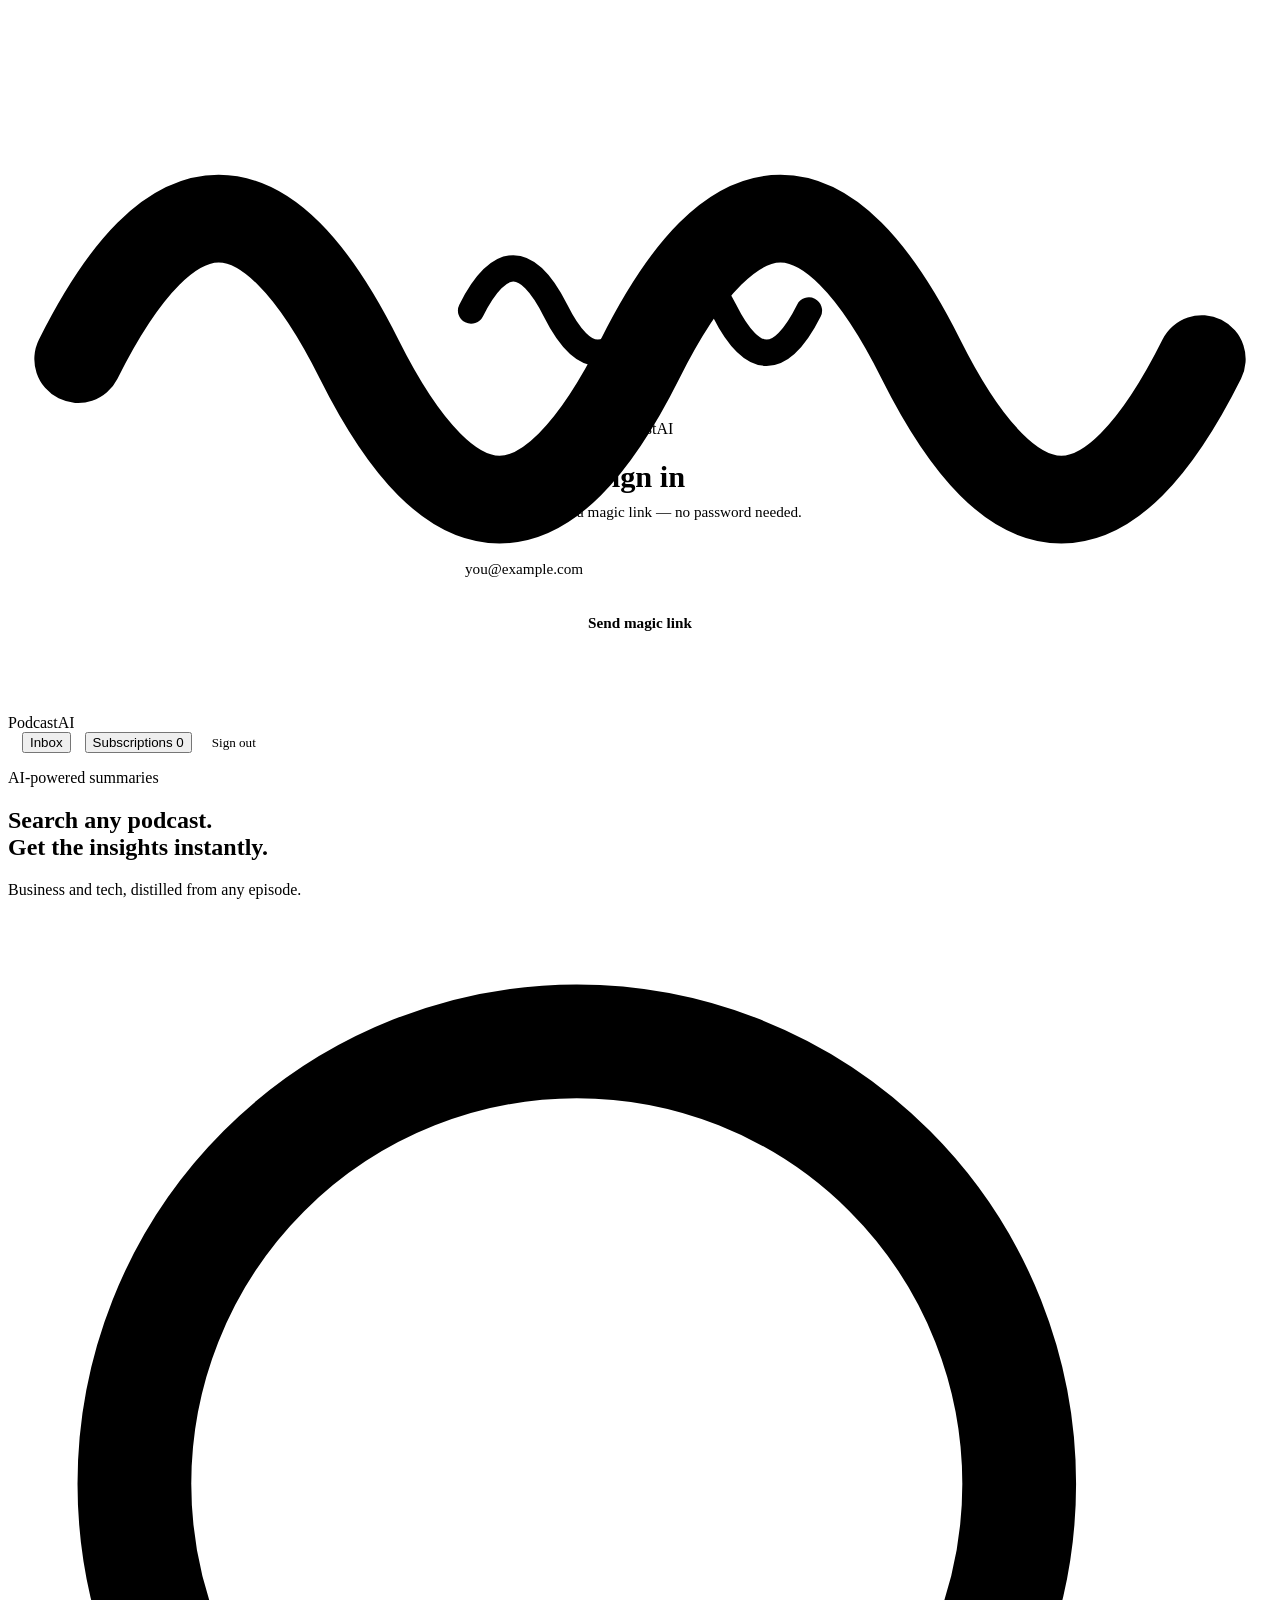
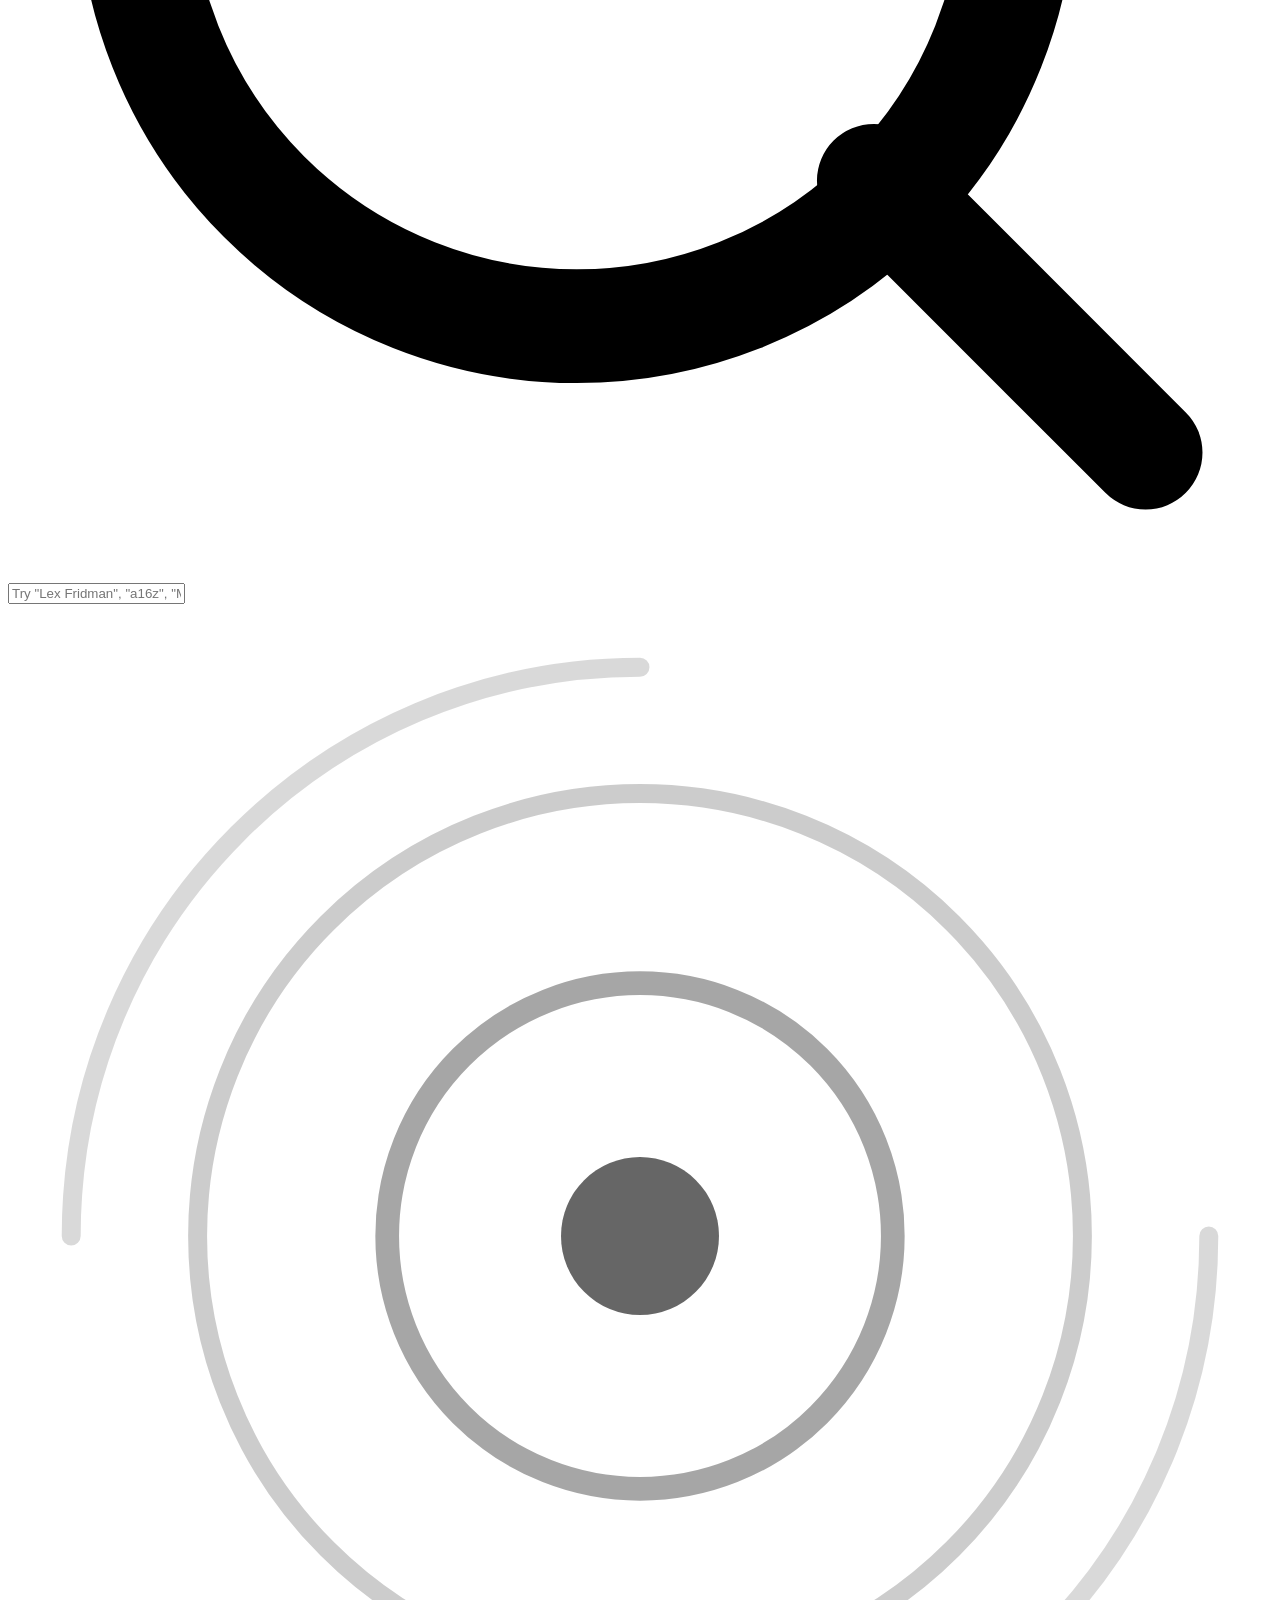
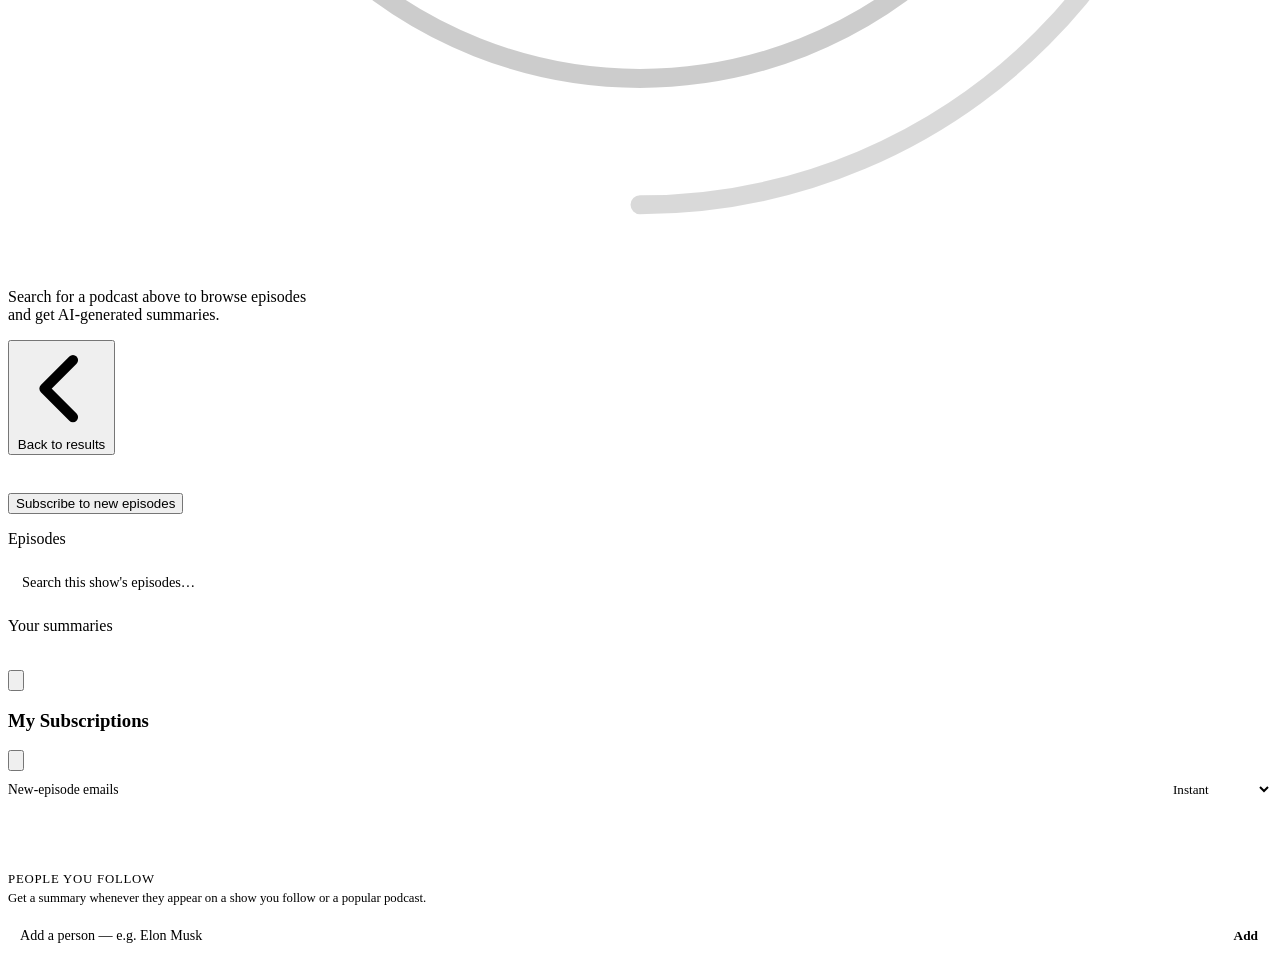
==== public/index.html @ 00a2af34 "feat: people tracking — detect tracked guests across shows (PRD Phase 3) Track a person and get a su" ====
<!DOCTYPE html>
<html lang="en">
<head>
  <meta charset="UTF-8" />
  <meta name="viewport" content="width=device-width, initial-scale=1.0"/>
  <title>PodcastAI · Episode Summaries</title>
  <link rel="preconnect" href="https://fonts.googleapis.com">
  <link rel="preconnect" href="https://fonts.gstatic.com" crossorigin>
  <link href="https://fonts.googleapis.com/css2?family=Inter:wght@400;500;600;700&family=Playfair+Display:wght@700;800&display=swap" rel="stylesheet">
  <link rel="stylesheet" href="/static/css/styles.css" />
  <style>
    /* v5 additions — use the existing dark-theme design tokens from styles.css. */
    .auth-overlay { position: fixed; inset: 0; z-index: 200; display: flex; align-items: center;
      justify-content: center; background: var(--bg); padding: 24px; }
    .auth-card { width: 100%; max-width: 380px; text-align: center; }
    .auth-card .logo { justify-content: center; margin-bottom: 22px; }
    .auth-card h1 { font-family: var(--font-display); font-size: 1.9rem; margin: 0 0 8px; color: var(--text); }
    .auth-card p.sub { color: var(--text-2); margin: 0 0 26px; font-size: .95rem; }
    .auth-form { display: flex; flex-direction: column; gap: 10px; }
    .auth-form input { padding: 13px 15px; border: 1px solid var(--border-bright); border-radius: var(--radius-sm);
      font-size: .95rem; font-family: inherit; background: var(--surface-2); color: var(--text); }
    .auth-form input::placeholder { color: var(--text-3); }
    .auth-form input:focus { outline: none; border-color: var(--accent); }
    .auth-form button { padding: 13px 15px; border: none; border-radius: var(--radius-sm); background: var(--accent);
      color: #000; font-size: .95rem; font-weight: 700; cursor: pointer; font-family: inherit; transition: background .15s; }
    .auth-form button:hover:not(:disabled) { background: var(--accent-hover); }
    .auth-form button:disabled { opacity: .55; cursor: default; }
    .auth-msg { margin-top: 16px; font-size: .9rem; min-height: 20px; }
    .auth-msg.ok { color: var(--success); } .auth-msg.error { color: var(--danger); }
    .account { display: flex; align-items: center; gap: 14px; }
    .account-email { font-size: .82rem; color: var(--text-2); max-width: 180px; overflow: hidden;
      text-overflow: ellipsis; white-space: nowrap; }
    .btn-link { background: none; border: none; color: var(--text-2); cursor: pointer; font-size: .82rem;
      font-family: inherit; transition: color .15s; }
    .btn-link:hover { color: var(--text); }
    .ep-search-wrap { margin: 0 0 14px; position: relative; }
    .ep-search { width: 100%; padding: 10px 14px; border: 1px solid var(--border); border-radius: var(--radius-sm);
      font-size: .9rem; font-family: inherit; background: var(--surface-2); color: var(--text); }
    .ep-search::placeholder { color: var(--text-3); }
    .ep-search:focus { outline: none; border-color: var(--border-bright); }
    .cadence-select, .settings-select { padding: 6px 8px; border: 1px solid var(--border-bright);
      border-radius: var(--radius-xs); font-size: .82rem; font-family: inherit; background: var(--surface-2);
      color: var(--text); cursor: pointer; }
    .tray-default { display: flex; align-items: center; justify-content: space-between; gap: 10px;
      padding: 4px 0 16px; border-bottom: 1px solid var(--border); margin-bottom: 14px; }
    .tray-default span { font-size: .85rem; color: var(--text-2); }
    .why-banner { background: var(--accent-dim); border: 1px solid var(--accent-dim-bright);
      border-radius: var(--radius-sm); padding: 8px 12px; font-size: .85rem; color: var(--accent); margin-bottom: 14px; }
    /* Upgraded summary loading state */
    .loading-hint { color: var(--text-3); font-size: .8rem; margin-top: 8px; }
    .loading-preview { margin-top: 24px; text-align: left; border-top: 1px solid var(--border); padding-top: 16px; }
    .loading-preview-label { font-size: .72rem; text-transform: uppercase; letter-spacing: .06em;
      color: var(--text-3); margin-bottom: 8px; }
    .loading-preview p { color: var(--text-2); font-size: .88rem; line-height: 1.55; }
    /* In-app inbox (delivered summaries) */
    .inbox-list { display: flex; flex-direction: column; gap: 10px; margin-top: 14px; }
    .inbox-item { display: flex; align-items: center; gap: 14px; padding: 14px; background: var(--surface);
      border: 1px solid var(--border); border-radius: var(--radius-sm); cursor: pointer;
      transition: border-color .15s, background .15s; }
    .inbox-item:hover { background: var(--surface-2); border-color: var(--border-bright); }
    .inbox-art { width: 48px; height: 48px; border-radius: var(--radius-xs); object-fit: cover;
      flex-shrink: 0; background: var(--surface-3); }
    .inbox-body { flex: 1; min-width: 0; }
    .inbox-ep { font-weight: 600; font-size: .95rem; color: var(--text); margin: 0;
      white-space: nowrap; overflow: hidden; text-overflow: ellipsis; }
    .inbox-meta { color: var(--text-2); font-size: .8rem; margin: .2rem 0 0; }
    .tray-status { font-size: .8rem; color: var(--text-2); padding: 0 0 12px; }
    .tray-status .status-error { color: var(--danger); }
    /* People tracking */
    .tray-section-label { font-size: .8rem; text-transform: uppercase; letter-spacing: .06em;
      color: var(--text-3); margin: 26px 0 4px; }
    .tray-section-hint { font-size: .8rem; color: var(--text-2); margin: 0 0 12px; }
    .people-add { display: flex; gap: 8px; margin-bottom: 12px; }
    .people-add input { flex: 1; padding: 9px 12px; border: 1px solid var(--border-bright);
      border-radius: var(--radius-sm); background: var(--surface-2); color: var(--text);
      font-family: inherit; font-size: .88rem; }
    .people-add input::placeholder { color: var(--text-3); }
    .people-add input:focus { outline: none; border-color: var(--accent); }
    .people-add button { padding: 9px 14px; border: none; border-radius: var(--radius-sm);
      background: var(--accent); color: #000; font-weight: 600; cursor: pointer; font-family: inherit; }
    .person-item { display: flex; align-items: center; justify-content: space-between; gap: 10px;
      padding: 9px 2px; border-bottom: 1px solid var(--border); }
    .person-name { font-size: .9rem; color: var(--text); }
    .person-remove { background: none; border: none; color: var(--text-2); cursor: pointer;
      font-size: .78rem; font-family: inherit; }
    .person-remove:hover { color: var(--danger); }
    .inbox-reasons { display: flex; gap: 6px; flex-wrap: wrap; margin-top: 5px; }
    .reason-badge { font-size: .7rem; padding: 2px 8px; border-radius: 999px;
      background: var(--accent-dim); color: var(--accent); }
  </style>
</head>
<body>

  <!-- Auth gate -->
  <div class="auth-overlay" id="authOverlay">
    <div class="auth-card">
      <div class="logo">
        <svg class="logo-wave" viewBox="0 0 36 20" fill="none" xmlns="http://www.w3.org/2000/svg">
          <path d="M2 10 Q6 2 10 10 Q14 18 18 10 Q22 2 26 10 Q30 18 34 10" stroke="currentColor" stroke-width="2.5" stroke-linecap="round" stroke-linejoin="round"/>
        </svg>
        <span class="logo-text">Podcast<span class="accent">AI</span></span>
      </div>
      <h1>Sign in</h1>
      <p class="sub">We'll email you a magic link — no password needed.</p>
      <form class="auth-form" id="authForm" onsubmit="return sendMagicLink(event)">
        <input type="email" id="authEmail" placeholder="you@example.com" autocomplete="email" required />
        <button type="submit" id="authBtn">Send magic link</button>
      </form>
      <p class="auth-msg" id="authMsg"></p>
    </div>
  </div>

  <header class="site-header hidden" id="appHeader">
    <div class="header-inner">
      <div class="logo">
        <svg class="logo-wave" viewBox="0 0 36 20" fill="none" xmlns="http://www.w3.org/2000/svg">
          <path d="M2 10 Q6 2 10 10 Q14 18 18 10 Q22 2 26 10 Q30 18 34 10" stroke="currentColor" stroke-width="2.5" stroke-linecap="round" stroke-linejoin="round"/>
        </svg>
        <span class="logo-text">Podcast<span class="accent">AI</span></span>
      </div>
      <div class="account">
        <span class="account-email" id="accountEmail"></span>
        <button class="btn-subs" onclick="showInbox()">Inbox</button>
        <button class="btn-subs" onclick="toggleSubsTray()">
          Subscriptions
          <span class="badge" id="subCount">0</span>
        </button>
        <button class="btn-link" onclick="signOut()">Sign out</button>
      </div>
    </div>
  </header>

  <section class="hero hidden" id="appHero">
    <p class="hero-label">AI-powered summaries</p>
    <h1 class="hero-title">Search any podcast.<br>Get the insights instantly.</h1>
    <p class="hero-sub">Business and tech, distilled from any episode.</p>
    <div class="search-wrap">
      <svg class="search-icon" viewBox="0 0 20 20" fill="none" xmlns="http://www.w3.org/2000/svg">
        <circle cx="9" cy="9" r="7" stroke="currentColor" stroke-width="1.8"/>
        <path d="m18 18-4.3-4.3" stroke="currentColor" stroke-width="1.8" stroke-linecap="round"/>
      </svg>
      <input
        type="text"
        id="searchInput"
        class="search-input"
        placeholder='Try "Lex Fridman", "a16z", "Masters of Scale"…'
        autocomplete="off"
        spellcheck="false"
      />
      <div class="search-spinner hidden" id="searchSpinner">
        <div class="spinner"></div>
      </div>
    </div>
  </section>

  <main class="main hidden" id="appMain">

    <div class="empty-state" id="emptyState">
      <svg class="empty-icon" viewBox="0 0 80 80" fill="none" xmlns="http://www.w3.org/2000/svg">
        <circle cx="40" cy="40" r="28" stroke="currentColor" stroke-width="1.2" opacity="0.2"/>
        <circle cx="40" cy="40" r="16" stroke="currentColor" stroke-width="1.5" opacity="0.35"/>
        <circle cx="40" cy="40" r="5" fill="currentColor" opacity="0.6"/>
        <path d="M40 4C20.1 4 4 20.1 4 40" stroke="currentColor" stroke-width="1.2" stroke-linecap="round" opacity="0.15"/>
        <path d="M76 40C76 59.9 59.9 76 40 76" stroke="currentColor" stroke-width="1.2" stroke-linecap="round" opacity="0.15"/>
      </svg>
      <p>Search for a podcast above to browse episodes<br>and get AI-generated summaries.</p>
    </div>

    <div class="results-section hidden" id="searchResults">
      <p class="results-label" id="resultsLabel"></p>
      <div class="results-grid" id="resultsGrid"></div>
    </div>

    <div class="podcast-detail hidden" id="podcastDetail">
      <button class="back-btn" onclick="closeDetail()">
        <svg viewBox="0 0 16 16" fill="none" xmlns="http://www.w3.org/2000/svg">
          <path d="M10 3 5 8l5 5" stroke="currentColor" stroke-width="1.8" stroke-linecap="round" stroke-linejoin="round"/>
        </svg>
        Back to results
      </button>

      <div class="detail-hero" id="detailHero">
        <div class="detail-hero-bg" id="detailHeroBg"></div>
        <img class="detail-artwork" id="detailArtwork" src="" alt="" />
        <div class="detail-info">
          <p class="detail-publisher" id="detailPublisher"></p>
          <h2 class="detail-title" id="detailTitle"></h2>
          <p class="detail-desc" id="detailDesc"></p>
          <div class="detail-actions">
            <button class="btn-subscribe" id="subscribeBtn" onclick="toggleSubscribe()">
              Subscribe to new episodes
            </button>
          </div>
        </div>
      </div>

      <div class="episodes-wrap">
        <p class="section-label">Episodes</p>
        <div class="ep-search-wrap">
          <input type="text" class="ep-search" id="epSearch" placeholder="Search this show's episodes…"
                 autocomplete="off" spellcheck="false" />
        </div>
        <div class="episode-list" id="episodeList"></div>
      </div>
    </div>

    <div class="inbox-view hidden" id="inboxView">
      <p class="section-label">Your summaries</p>
      <div class="inbox-list" id="inboxList"></div>
    </div>

  </main>

  <!-- Summary Panel -->
  <div class="panel-backdrop hidden" id="panelBackdrop" onclick="closePanel()"></div>
  <aside class="summary-panel" id="summaryPanel">
    <div class="panel-head">
      <div class="panel-head-titles">
        <p class="panel-podcast-name" id="panelPodcast"></p>
        <h3 class="panel-ep-title" id="panelTitle"></h3>
      </div>
      <div class="panel-head-actions">
        <button class="btn-icon" onclick="closePanel()">
          <svg viewBox="0 0 16 16" fill="none" xmlns="http://www.w3.org/2000/svg">
            <path d="M3 3l10 10M13 3 3 13" stroke="currentColor" stroke-width="1.8" stroke-linecap="round"/>
          </svg>
        </button>
      </div>
    </div>
    <div class="panel-body" id="panelBody"></div>
  </aside>

  <!-- Subscriptions Tray -->
  <div class="panel-backdrop hidden" id="trayBackdrop" onclick="toggleSubsTray()"></div>
  <div class="subs-tray" id="subsTray">
    <div class="tray-head">
      <h3 class="tray-title">My Subscriptions</h3>
      <button class="btn-icon" onclick="toggleSubsTray()">
        <svg viewBox="0 0 16 16" fill="none" xmlns="http://www.w3.org/2000/svg">
          <path d="M3 3l10 10M13 3 3 13" stroke="currentColor" stroke-width="1.8" stroke-linecap="round"/>
        </svg>
      </button>
    </div>
    <div class="tray-default">
      <span>New-episode emails</span>
      <select class="cadence-select" id="defaultCadence" onchange="saveDefaultCadence()">
        <option value="instant">Instant</option>
        <option value="daily">Daily digest</option>
        <option value="weekly">Weekly digest</option>
      </select>
    </div>
    <div class="tray-status" id="trayStatus"></div>
    <div class="subs-list" id="subsList"></div>

    <div class="tray-section-label">People you follow</div>
    <p class="tray-section-hint">Get a summary whenever they appear on a show you follow or a popular podcast.</p>
    <form class="people-add" onsubmit="return addPerson(event)">
      <input type="text" id="personInput" placeholder="Add a person — e.g. Elon Musk" autocomplete="off" spellcheck="false" />
      <button type="submit">Add</button>
    </form>
    <div class="people-list" id="peopleList"></div>
  </div>

  <!-- Toast -->
  <div class="toast hidden" id="toast"></div>

  <script src="https://cdn.jsdelivr.net/npm/@supabase/supabase-js@2"></script>
  <script src="https://cdn.jsdelivr.net/npm/marked/marked.min.js"></script>
  <script src="/static/js/app.js"></script>
</body>
</html>
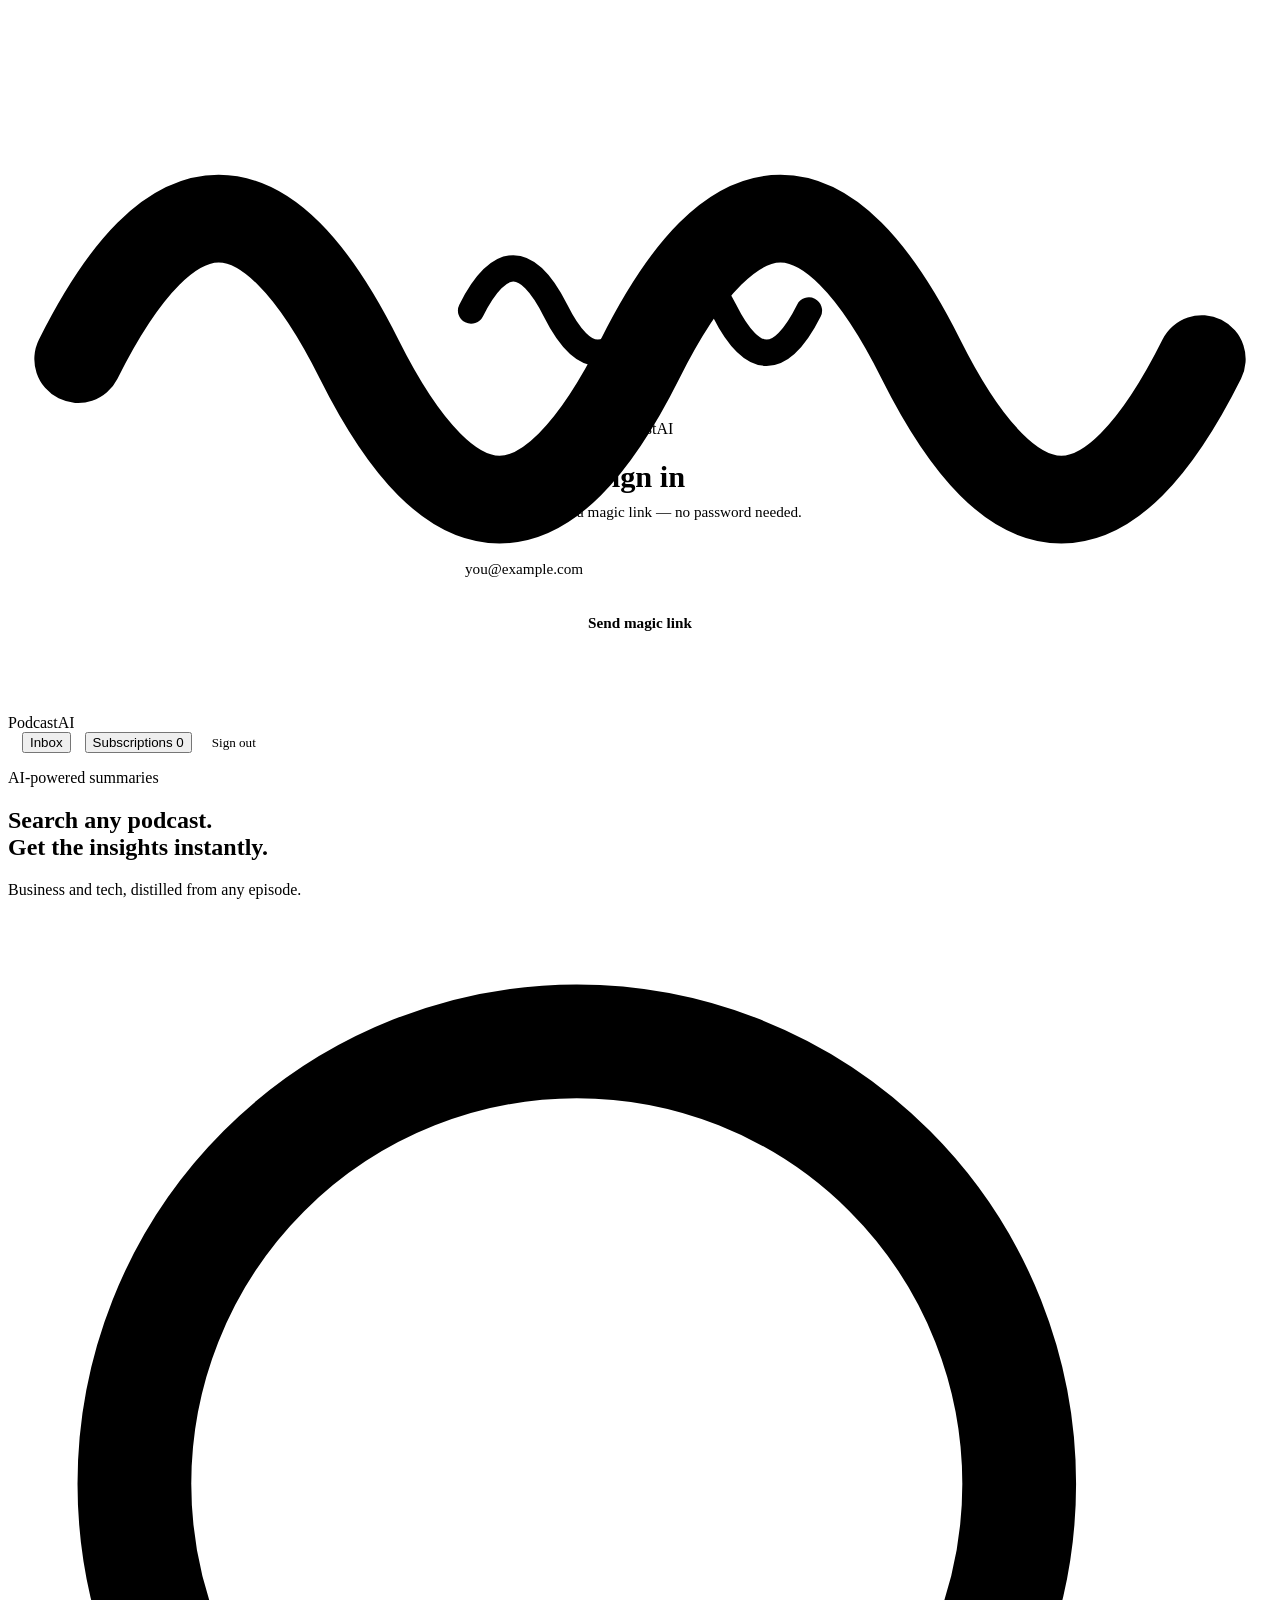
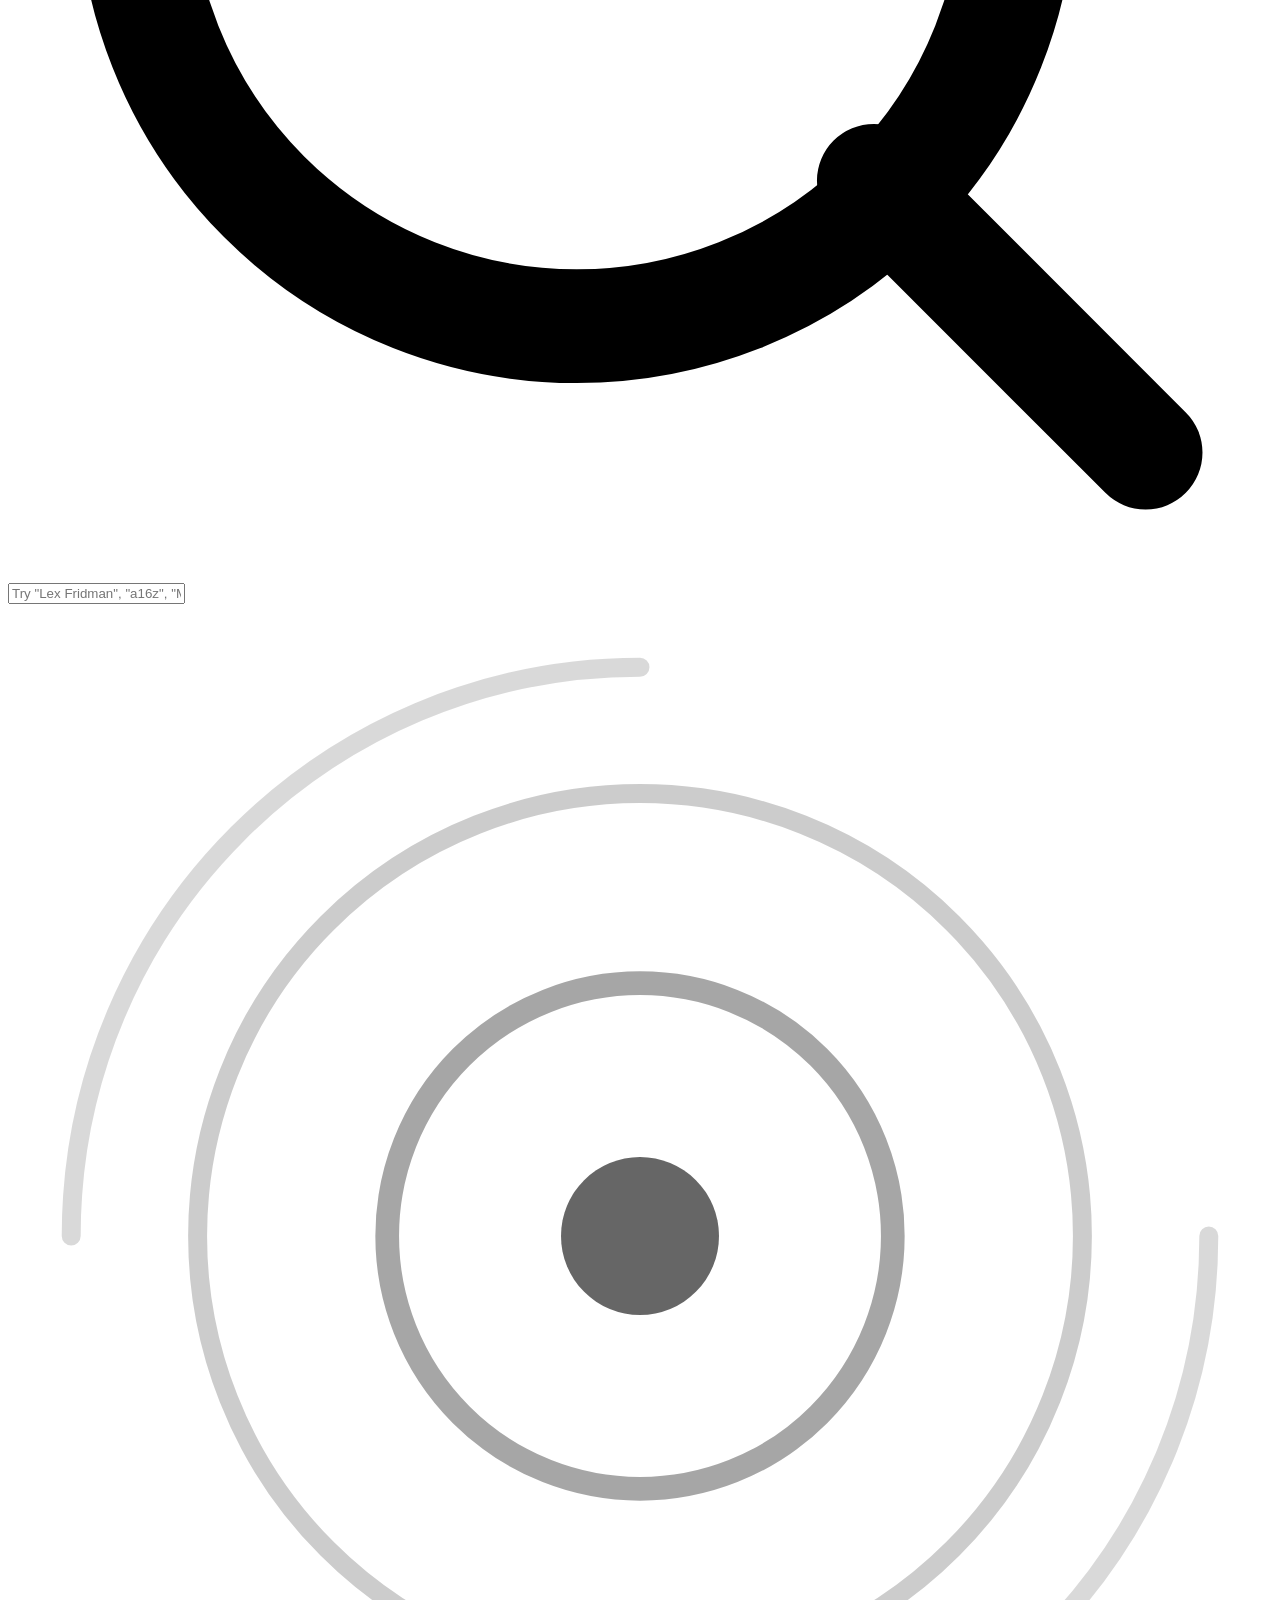
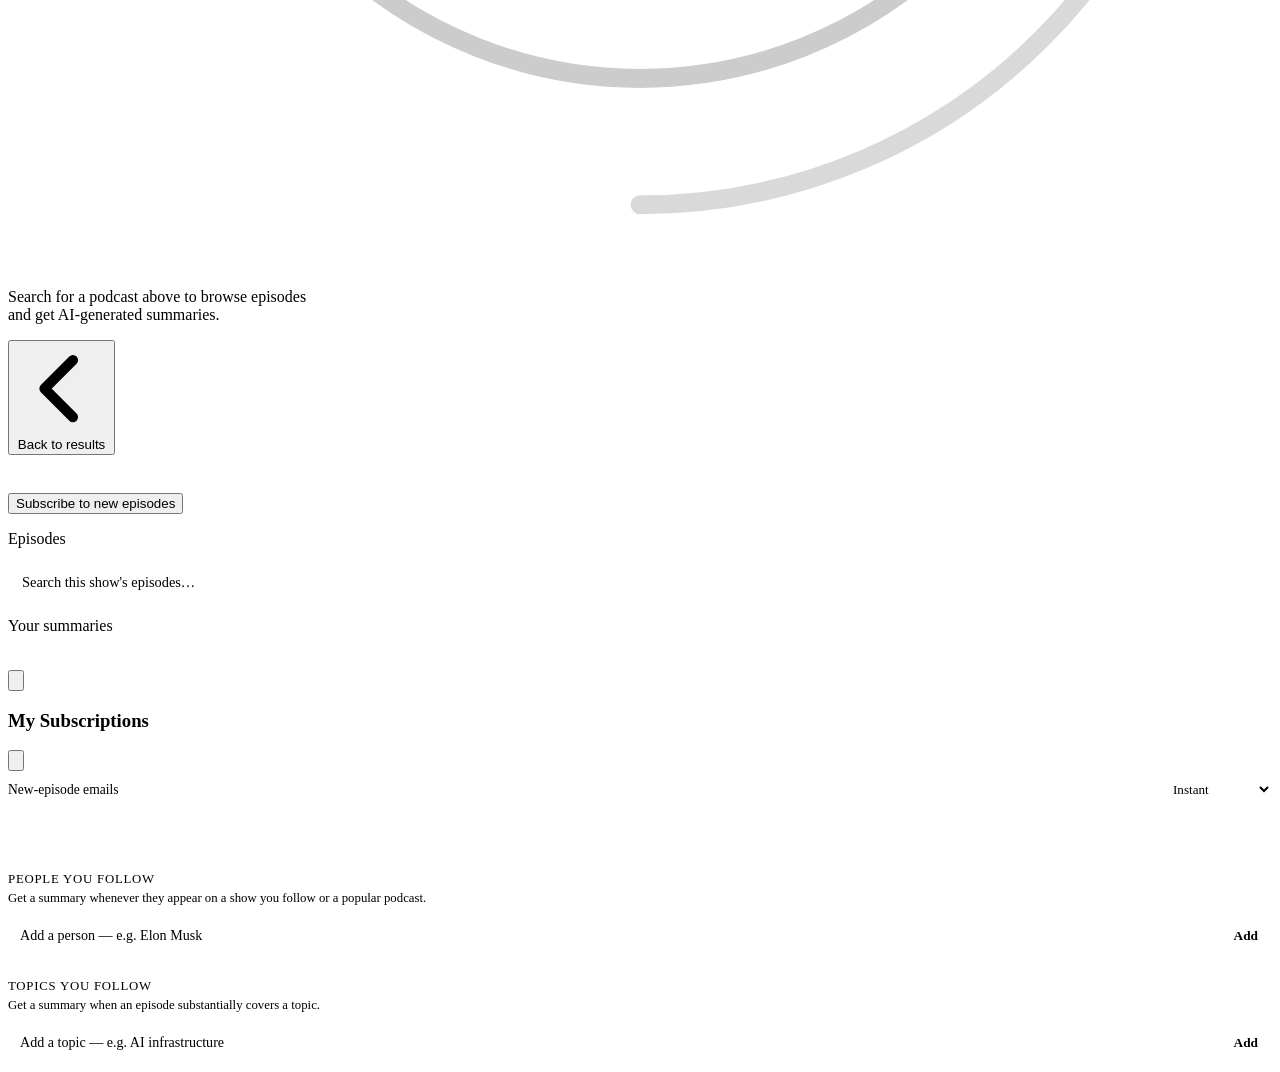
==== commit 6b378aee: "feat: topic tracking (PRD Phase 4) Track free-text topics and get a summary when an episode substant" ====
--- a/public/index.html
+++ b/public/index.html
@@ -259,6 +259,14 @@
       <button type="submit">Add</button>
     </form>
     <div class="people-list" id="peopleList"></div>
+
+    <div class="tray-section-label">Topics you follow</div>
+    <p class="tray-section-hint">Get a summary when an episode substantially covers a topic.</p>
+    <form class="people-add" onsubmit="return addTopic(event)">
+      <input type="text" id="topicInput" placeholder="Add a topic — e.g. AI infrastructure" autocomplete="off" spellcheck="false" />
+      <button type="submit">Add</button>
+    </form>
+    <div class="people-list" id="topicsList"></div>
   </div>
 
   <!-- Toast -->
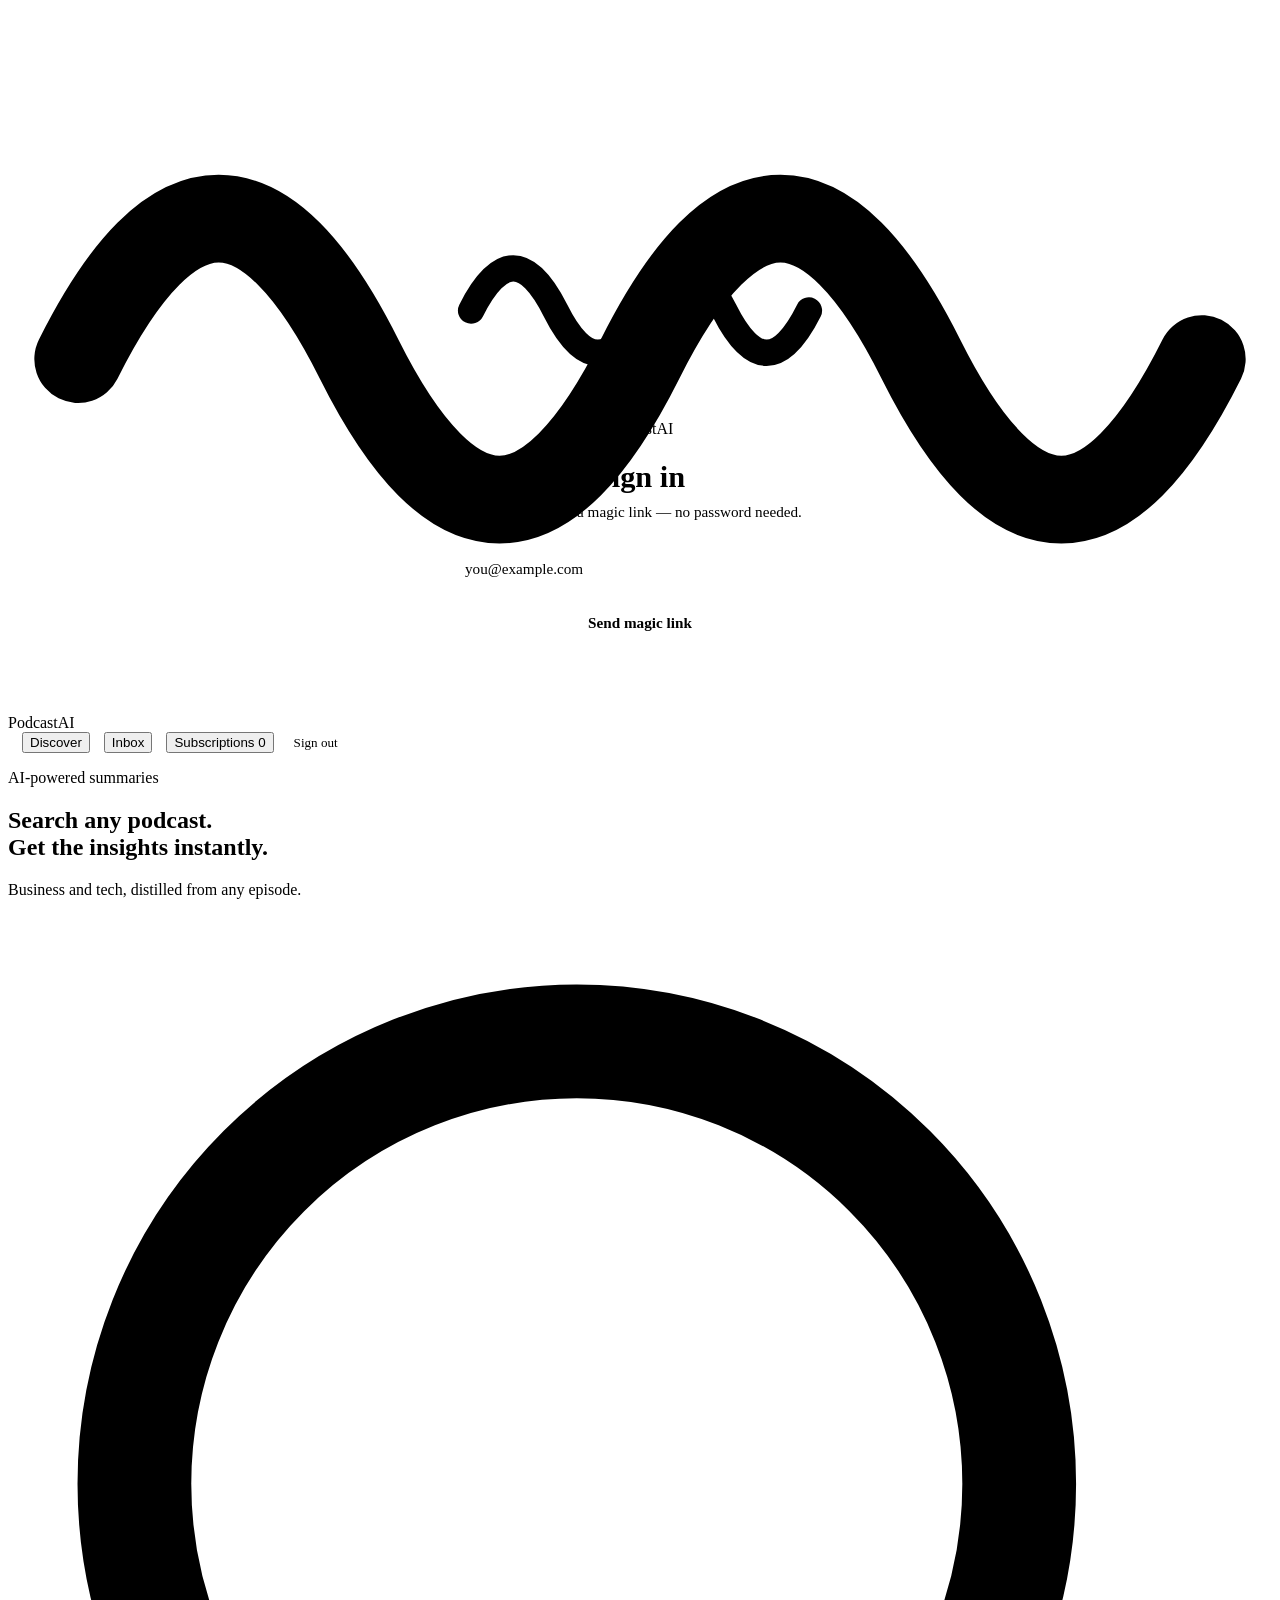
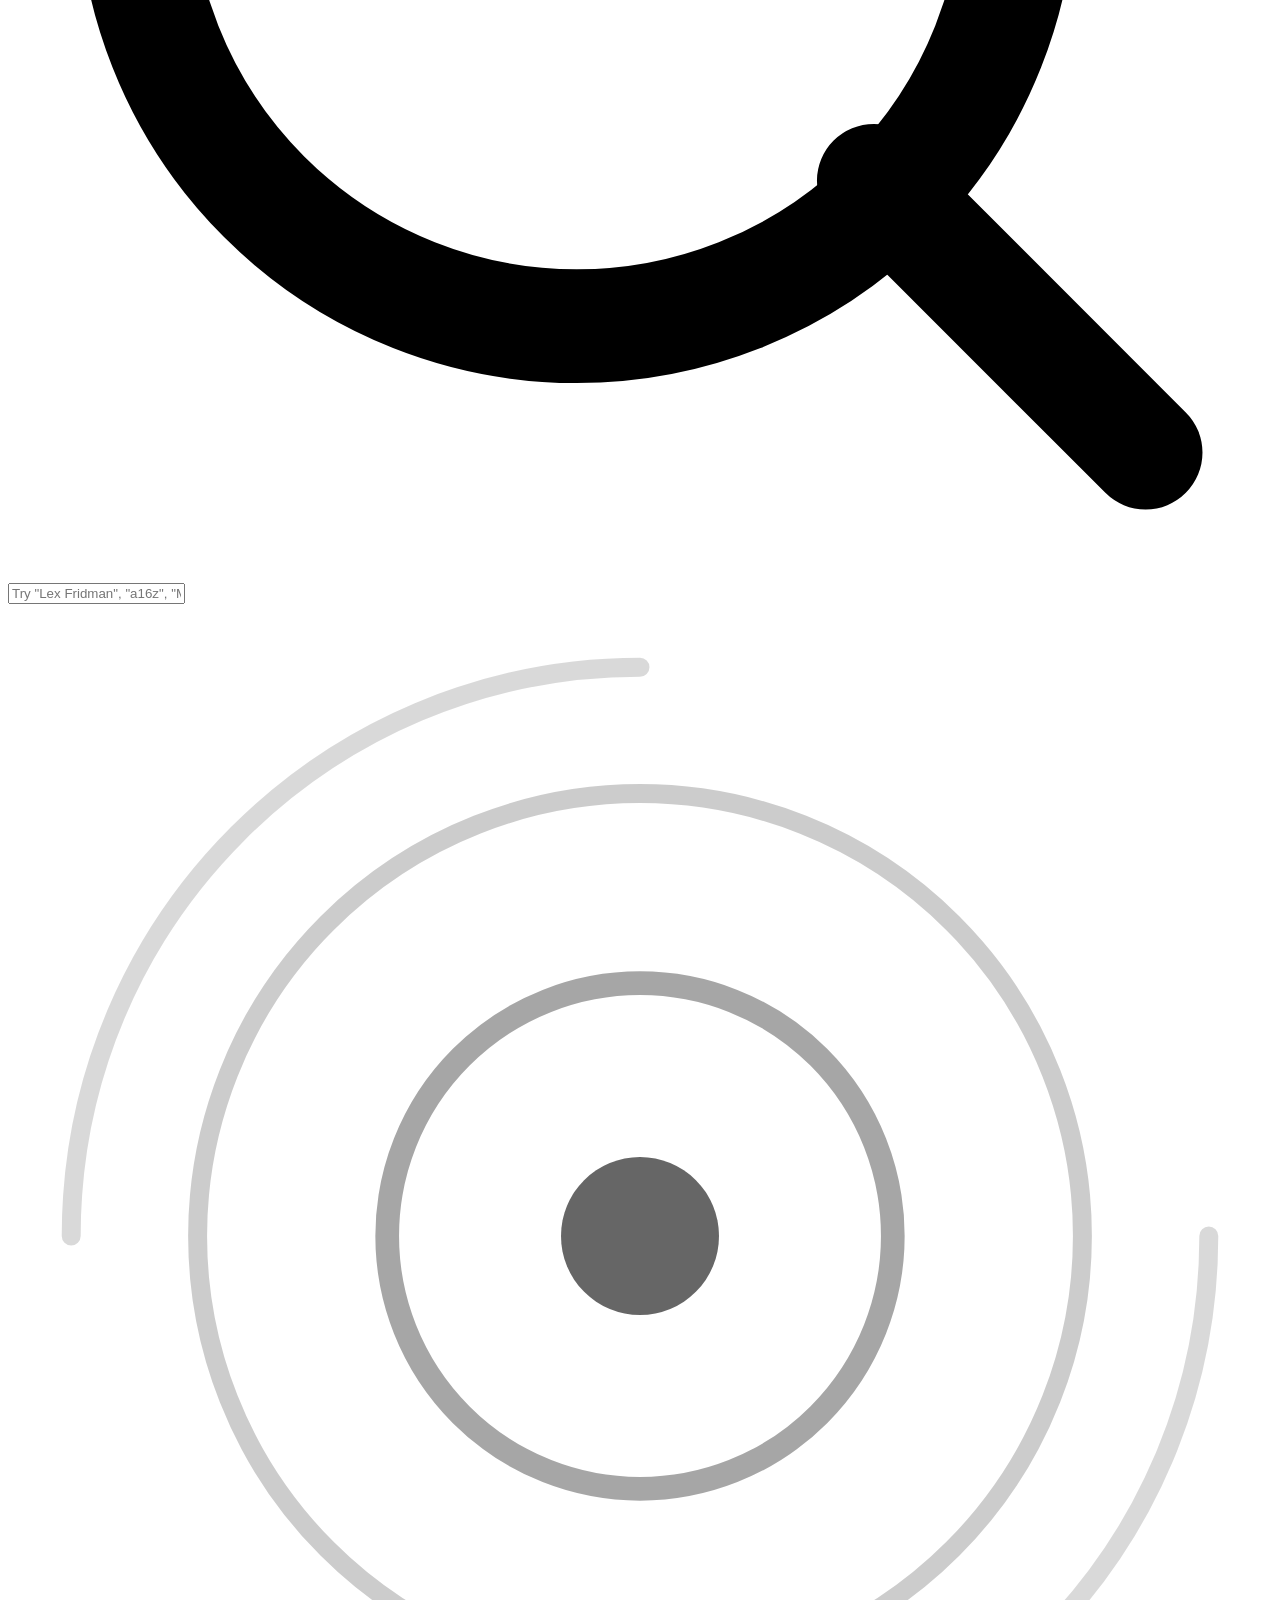
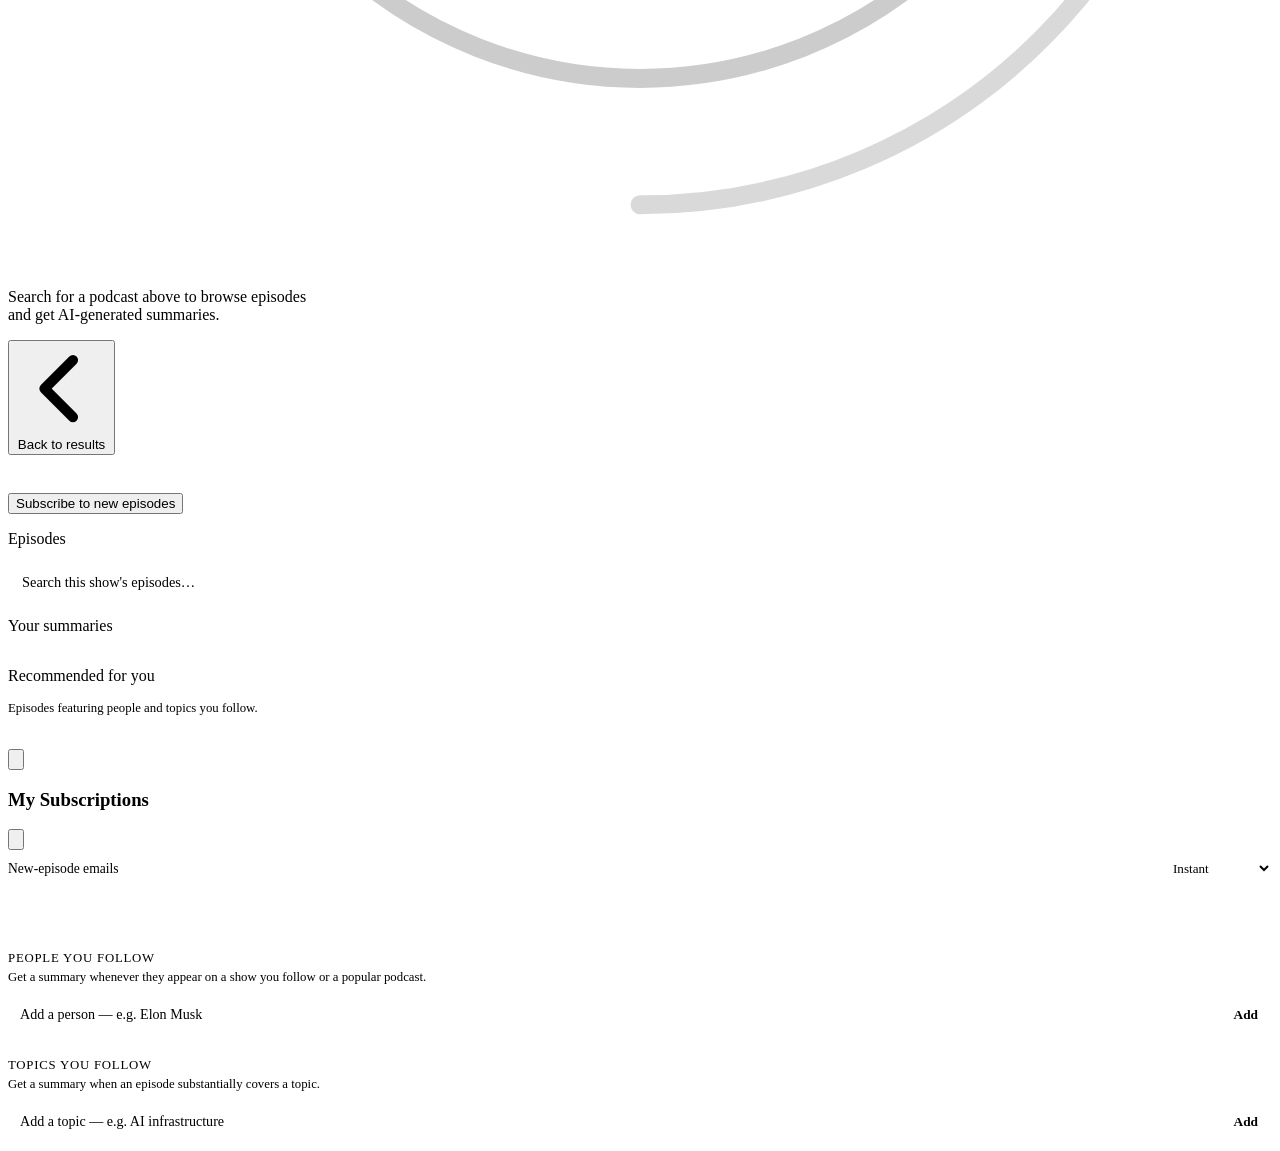
==== commit 5a7f77d1: "feat: recommendation engine — Discover (PRD Phase 5) Recommends episodes matching the user's tracked" ====
--- a/public/index.html
+++ b/public/index.html
@@ -120,6 +120,7 @@
       </div>
       <div class="account">
         <span class="account-email" id="accountEmail"></span>
+        <button class="btn-subs" onclick="showDiscover()">Discover</button>
         <button class="btn-subs" onclick="showInbox()">Inbox</button>
         <button class="btn-subs" onclick="toggleSubsTray()">
           Subscriptions
@@ -209,6 +210,12 @@
       <div class="inbox-list" id="inboxList"></div>
     </div>
 
+    <div class="inbox-view hidden" id="discoverView">
+      <p class="section-label">Recommended for you</p>
+      <p class="tray-section-hint">Episodes featuring people and topics you follow.</p>
+      <div class="inbox-list" id="discoverList"></div>
+    </div>
+
   </main>
 
   <!-- Summary Panel -->
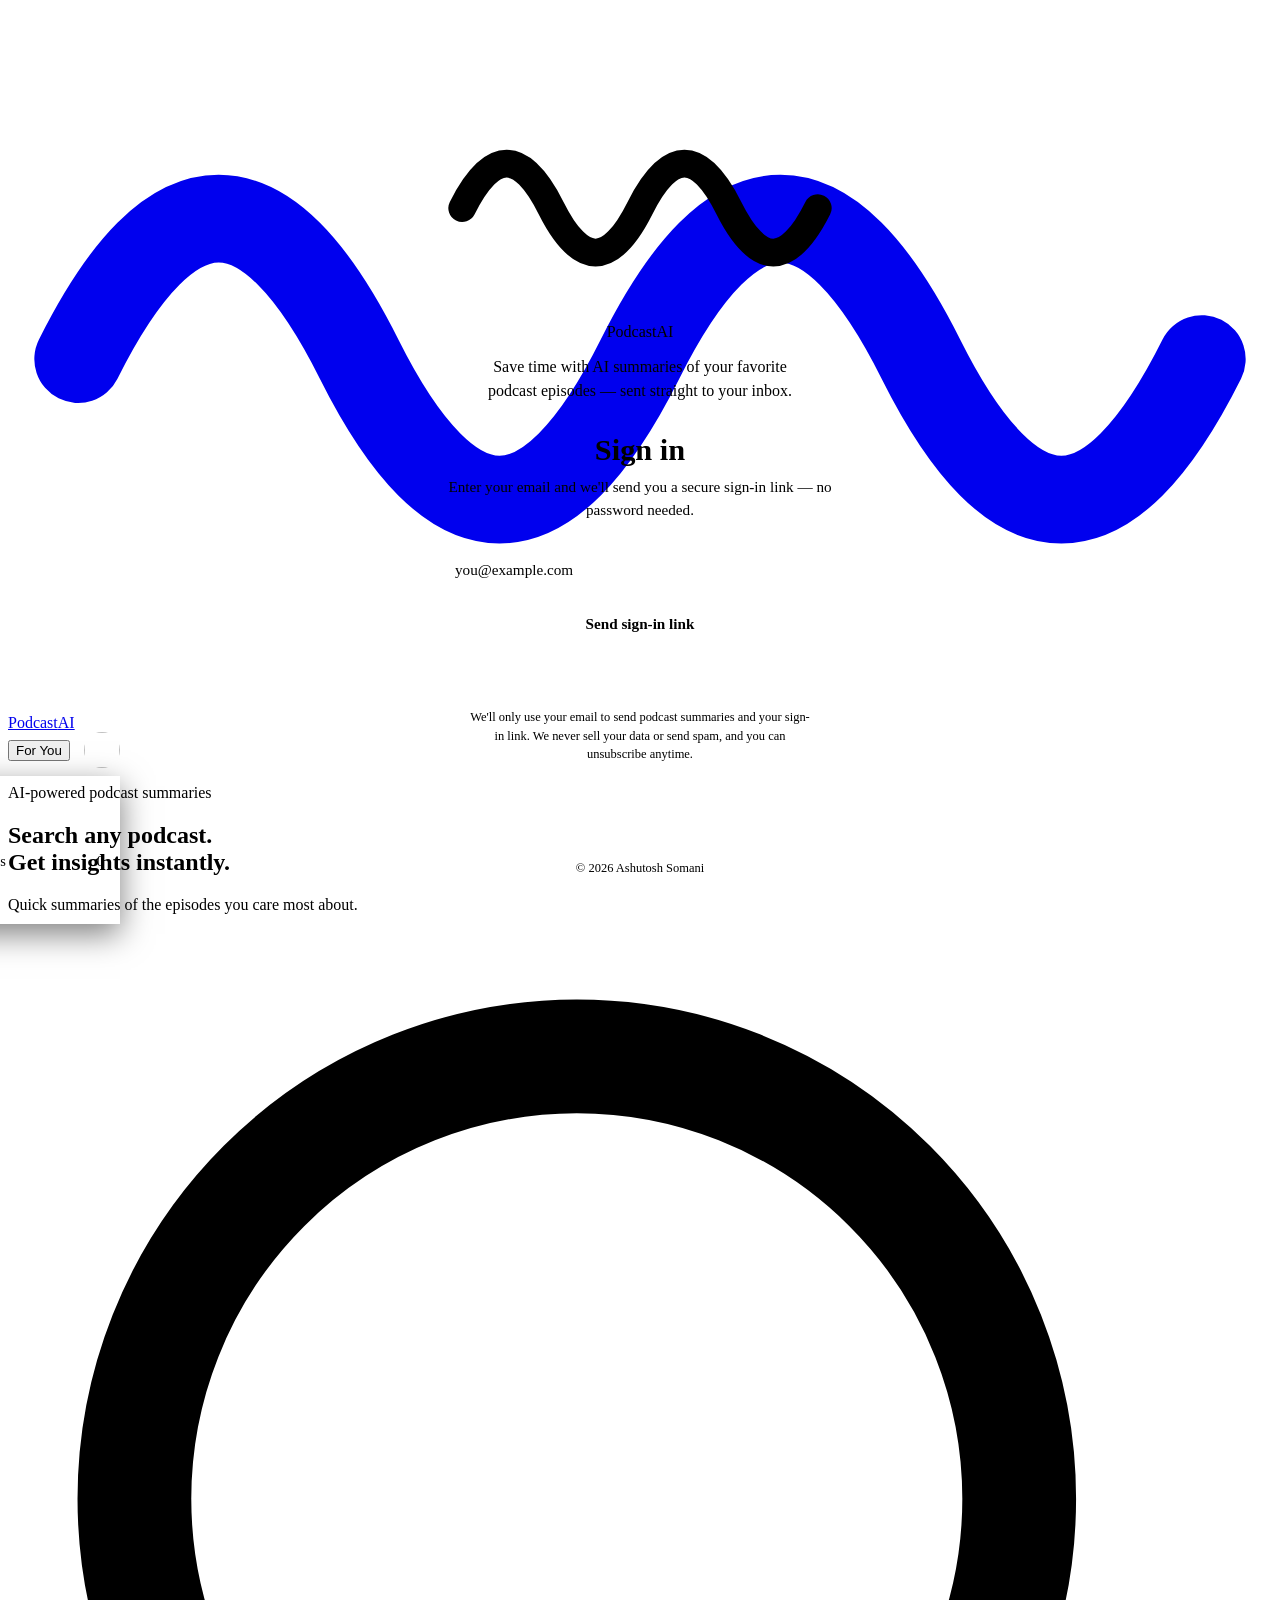
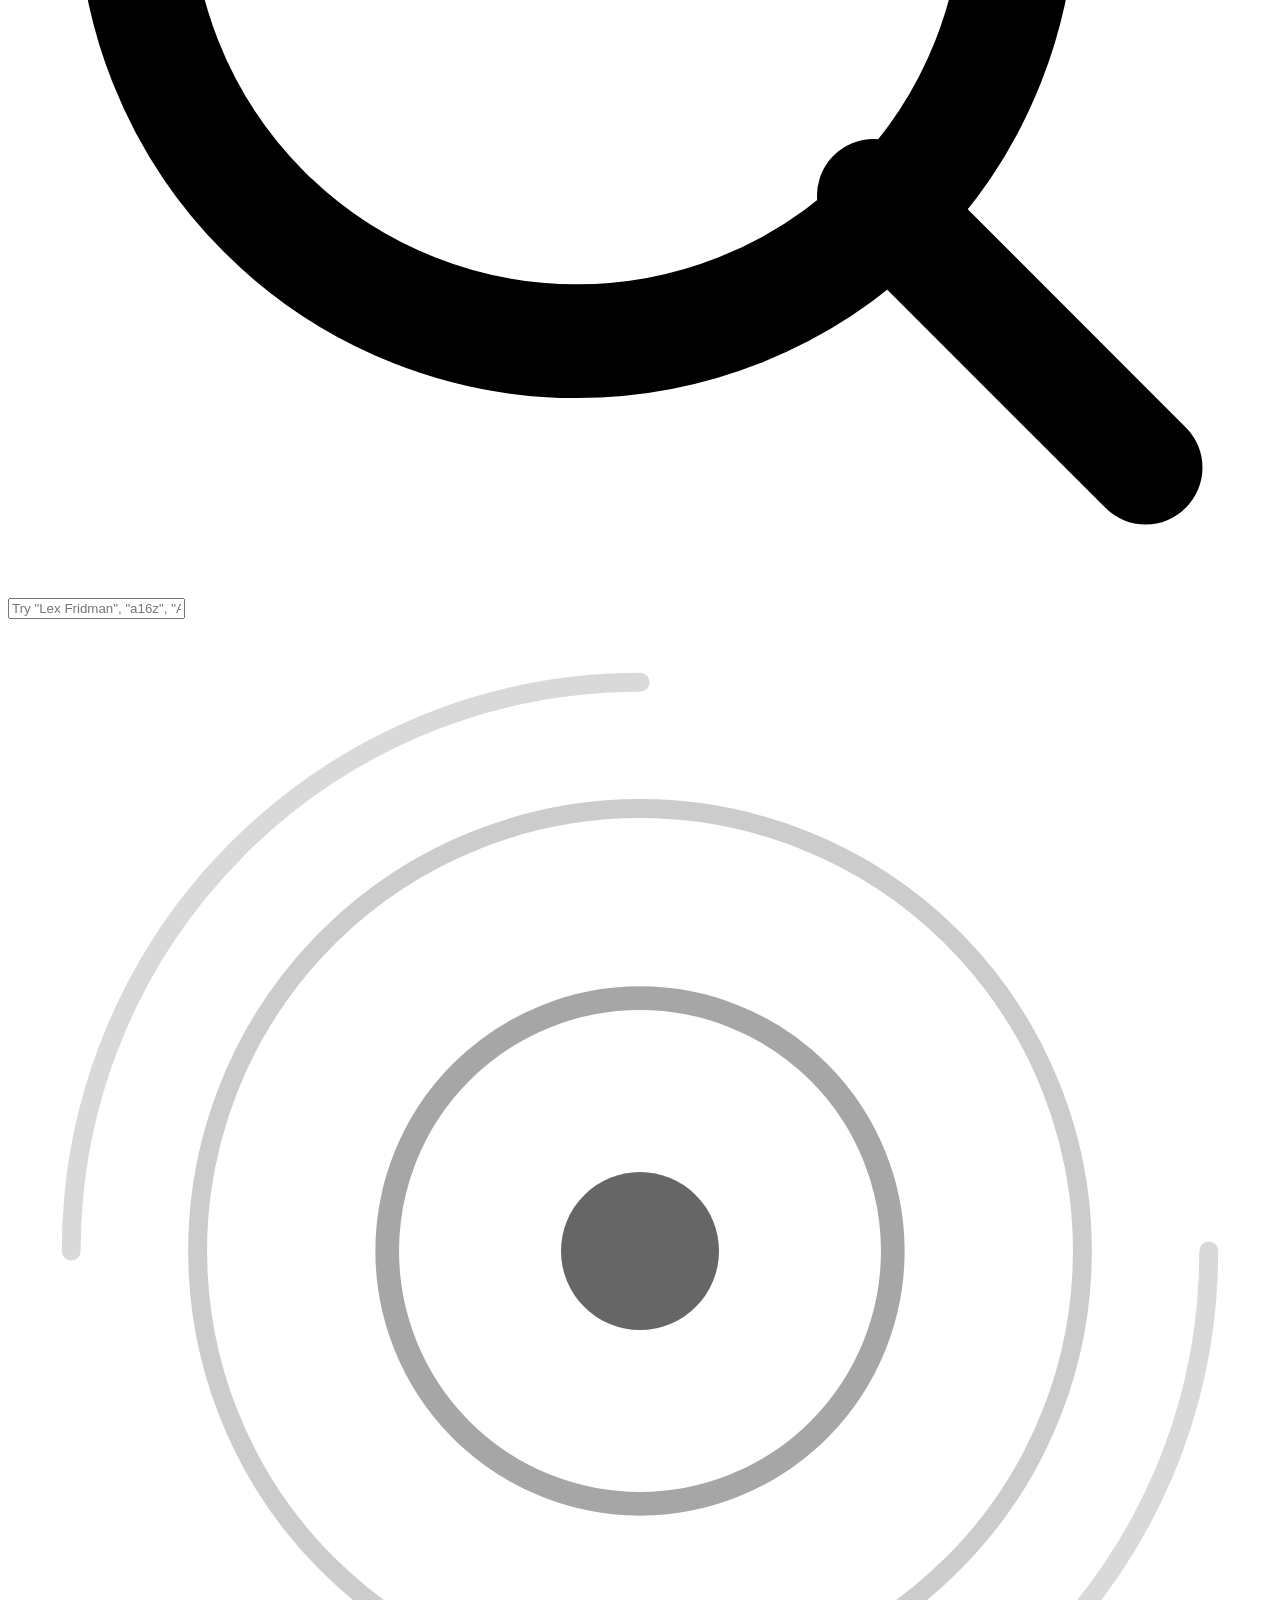
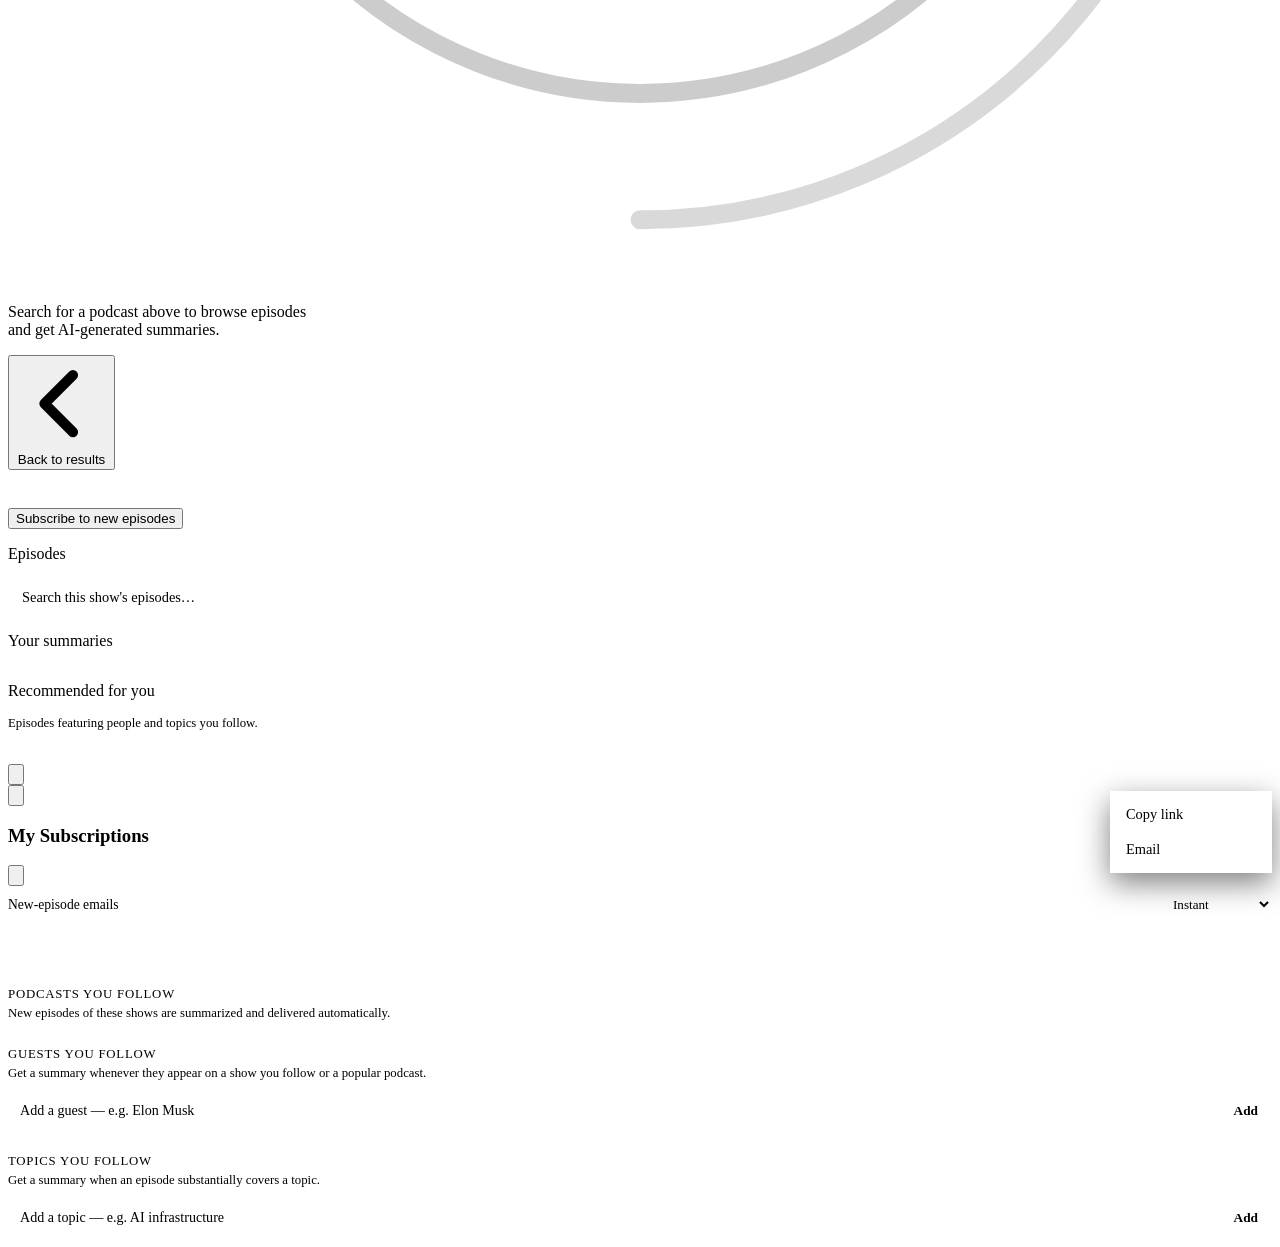
==== commit 9e98b3ef: "feat: incorporate test-user product feedback (round 1) A test user's review surfaced several rough e" ====
--- a/public/index.html
+++ b/public/index.html
@@ -10,12 +10,17 @@
   <link rel="stylesheet" href="/static/css/styles.css" />
   <style>
     /* v5 additions — use the existing dark-theme design tokens from styles.css. */
-    .auth-overlay { position: fixed; inset: 0; z-index: 200; display: flex; align-items: center;
-      justify-content: center; background: var(--bg); padding: 24px; }
-    .auth-card { width: 100%; max-width: 380px; text-align: center; }
-    .auth-card .logo { justify-content: center; margin-bottom: 22px; }
+    .auth-overlay { position: fixed; inset: 0; z-index: 200; display: flex; flex-direction: column;
+      align-items: center; justify-content: center; background: var(--bg); padding: 24px; }
+    .auth-card { width: 100%; max-width: 400px; text-align: center; margin: auto 0; }
+    .auth-card .logo { justify-content: center; margin-bottom: 14px; }
+    .auth-tagline { color: var(--text-2); font-size: 1rem; line-height: 1.5; margin: 0 auto 30px;
+      max-width: 340px; }
     .auth-card h1 { font-family: var(--font-display); font-size: 1.9rem; margin: 0 0 8px; color: var(--text); }
-    .auth-card p.sub { color: var(--text-2); margin: 0 0 26px; font-size: .95rem; }
+    .auth-card p.sub { color: var(--text-2); margin: 0 0 26px; font-size: .95rem; line-height: 1.5; }
+    .auth-fineprint { color: var(--text-3); font-size: .78rem; line-height: 1.5; margin: 26px auto 0;
+      max-width: 340px; }
+    .auth-footer { color: var(--text-3); font-size: .78rem; padding-top: 24px; }
     .auth-form { display: flex; flex-direction: column; gap: 10px; }
     .auth-form input { padding: 13px 15px; border: 1px solid var(--border-bright); border-radius: var(--radius-sm);
       font-size: .95rem; font-family: inherit; background: var(--surface-2); color: var(--text); }
@@ -87,6 +92,38 @@
     .inbox-reasons { display: flex; gap: 6px; flex-wrap: wrap; margin-top: 5px; }
     .reason-badge { font-size: .7rem; padding: 2px 8px; border-radius: 999px;
       background: var(--accent-dim); color: var(--accent); }
+    /* Profile menu (header upper-right) */
+    .profile-menu { position: relative; }
+    .profile-btn { width: 36px; height: 36px; border-radius: 999px; border: 1px solid var(--border-bright);
+      background: var(--surface-2); cursor: pointer; padding: 0; overflow: hidden; display: flex;
+      align-items: center; justify-content: center; transition: border-color .15s, background .15s; }
+    .profile-btn:hover { border-color: var(--accent); }
+    .profile-btn[aria-expanded="true"] { border-color: var(--accent); }
+    .profile-avatar { width: 100%; height: 100%; object-fit: cover; display: block; }
+    .profile-initial { font-size: .9rem; font-weight: 700; color: var(--accent); text-transform: uppercase; }
+    .profile-dropdown { position: absolute; right: 0; top: calc(100% + 8px); min-width: 220px;
+      background: var(--surface); border: 1px solid var(--border-bright); border-radius: var(--radius-sm);
+      box-shadow: 0 10px 30px rgba(0,0,0,.5); padding: 6px; z-index: 60; }
+    .profile-email { font-size: .8rem; color: var(--text-2); padding: 8px 10px 10px; margin: 0;
+      border-bottom: 1px solid var(--border); word-break: break-all; }
+    .profile-item { display: flex; align-items: center; justify-content: space-between; gap: 8px;
+      width: 100%; text-align: left; background: none; border: none; color: var(--text);
+      font-family: inherit; font-size: .9rem; padding: 10px; border-radius: var(--radius-xs);
+      cursor: pointer; transition: background .12s; }
+    .profile-item:first-of-type { margin-top: 4px; }
+    .profile-item:hover { background: var(--surface-2); }
+    .profile-item.danger { color: var(--text-2); }
+    .profile-item.danger:hover { color: var(--danger); }
+    .profile-item .badge { line-height: 1.4; }
+    /* Share menu (summary panel) */
+    .share-menu { position: relative; }
+    .share-dropdown { position: absolute; right: 0; top: calc(100% + 6px); min-width: 150px;
+      background: var(--surface); border: 1px solid var(--border-bright); border-radius: var(--radius-sm);
+      box-shadow: 0 10px 30px rgba(0,0,0,.5); padding: 6px; z-index: 60; }
+    .share-item { display: block; width: 100%; text-align: left; background: none; border: none;
+      color: var(--text); font-family: inherit; font-size: .9rem; padding: 9px 10px;
+      border-radius: var(--radius-xs); cursor: pointer; transition: background .12s; }
+    .share-item:hover { background: var(--surface-2); }
   </style>
 </head>
 <body>
@@ -100,41 +137,52 @@
         </svg>
         <span class="logo-text">Podcast<span class="accent">AI</span></span>
       </div>
+      <p class="auth-tagline">Save time with AI summaries of your favorite podcast episodes — sent straight to your inbox.</p>
       <h1>Sign in</h1>
-      <p class="sub">We'll email you a magic link — no password needed.</p>
+      <p class="sub">Enter your email and we'll send you a secure sign-in link — no password needed.</p>
       <form class="auth-form" id="authForm" onsubmit="return sendMagicLink(event)">
         <input type="email" id="authEmail" placeholder="you@example.com" autocomplete="email" required />
-        <button type="submit" id="authBtn">Send magic link</button>
+        <button type="submit" id="authBtn">Send sign-in link</button>
       </form>
       <p class="auth-msg" id="authMsg"></p>
-    </div>
+      <p class="auth-fineprint">We'll only use your email to send podcast summaries and your sign-in link. We never sell your data or send spam, and you can unsubscribe anytime.</p>
+    </div>
+    <footer class="auth-footer">© 2026 Ashutosh Somani</footer>
   </div>
 
   <header class="site-header hidden" id="appHeader">
     <div class="header-inner">
-      <div class="logo">
+      <a class="logo" href="#" onclick="goHome(event)" aria-label="PodcastAI — back to home">
         <svg class="logo-wave" viewBox="0 0 36 20" fill="none" xmlns="http://www.w3.org/2000/svg">
           <path d="M2 10 Q6 2 10 10 Q14 18 18 10 Q22 2 26 10 Q30 18 34 10" stroke="currentColor" stroke-width="2.5" stroke-linecap="round" stroke-linejoin="round"/>
         </svg>
         <span class="logo-text">Podcast<span class="accent">AI</span></span>
-      </div>
+      </a>
       <div class="account">
-        <span class="account-email" id="accountEmail"></span>
-        <button class="btn-subs" onclick="showDiscover()">Discover</button>
-        <button class="btn-subs" onclick="showInbox()">Inbox</button>
-        <button class="btn-subs" onclick="toggleSubsTray()">
-          Subscriptions
-          <span class="badge" id="subCount">0</span>
-        </button>
-        <button class="btn-link" onclick="signOut()">Sign out</button>
+        <button class="btn-subs" onclick="showDiscover()">For You</button>
+        <div class="profile-menu" id="profileMenu">
+          <button class="profile-btn" id="profileBtn" onclick="toggleProfileMenu(event)"
+                  aria-haspopup="true" aria-expanded="false" aria-label="Account menu">
+            <img class="profile-avatar hidden" id="profileAvatar" alt="" />
+            <span class="profile-initial" id="profileInitial"></span>
+          </button>
+          <div class="profile-dropdown hidden" id="profileDropdown" role="menu">
+            <p class="profile-email" id="accountEmail"></p>
+            <button class="profile-item" role="menuitem" onclick="profileGo(showInbox)">My Summaries</button>
+            <button class="profile-item" role="menuitem" onclick="profileGo(toggleSubsTray)">
+              My Subscriptions <span class="badge" id="subCount">0</span>
+            </button>
+            <button class="profile-item danger" role="menuitem" onclick="signOut()">Sign Out</button>
+          </div>
+        </div>
       </div>
     </div>
   </header>
 
   <section class="hero hidden" id="appHero">
-    <p class="hero-label">AI-powered summaries</p>
-    <h1 class="hero-title">Search any podcast.<br>Get the insights instantly.</h1>
-    <p class="hero-sub">Business and tech, distilled from any episode.</p>
+    <p class="hero-label">AI-powered podcast summaries</p>
+    <h1 class="hero-title">Search any podcast.<br>Get insights instantly.</h1>
+    <p class="hero-sub">Quick summaries of the episodes you care most about.</p>
     <div class="search-wrap">
       <svg class="search-icon" viewBox="0 0 20 20" fill="none" xmlns="http://www.w3.org/2000/svg">
         <circle cx="9" cy="9" r="7" stroke="currentColor" stroke-width="1.8"/>
@@ -144,7 +192,7 @@
         type="text"
         id="searchInput"
         class="search-input"
-        placeholder='Try "Lex Fridman", "a16z", "Masters of Scale"…'
+        placeholder='Try "Lex Fridman", "a16z", "AI agents", "Masters of Scale"…'
         autocomplete="off"
         spellcheck="false"
       />
@@ -227,7 +275,22 @@
         <h3 class="panel-ep-title" id="panelTitle"></h3>
       </div>
       <div class="panel-head-actions">
-        <button class="btn-icon" onclick="closePanel()">
+        <div class="share-menu" id="shareMenu">
+          <button class="btn-icon" id="shareBtn" onclick="toggleShareMenu(event)"
+                  aria-haspopup="true" aria-expanded="false" aria-label="Share summary" title="Share">
+            <svg viewBox="0 0 18 18" fill="none" xmlns="http://www.w3.org/2000/svg">
+              <circle cx="4" cy="9" r="2" stroke="currentColor" stroke-width="1.6"/>
+              <circle cx="14" cy="4" r="2" stroke="currentColor" stroke-width="1.6"/>
+              <circle cx="14" cy="14" r="2" stroke="currentColor" stroke-width="1.6"/>
+              <path d="m6 8 6-3M6 10l6 3" stroke="currentColor" stroke-width="1.6" stroke-linecap="round"/>
+            </svg>
+          </button>
+          <div class="share-dropdown hidden" id="shareDropdown" role="menu">
+            <button class="share-item" role="menuitem" onclick="shareCopyLink()">Copy link</button>
+            <button class="share-item" role="menuitem" onclick="shareEmail()">Email</button>
+          </div>
+        </div>
+        <button class="btn-icon" onclick="closePanel()" aria-label="Close">
           <svg viewBox="0 0 16 16" fill="none" xmlns="http://www.w3.org/2000/svg">
             <path d="M3 3l10 10M13 3 3 13" stroke="currentColor" stroke-width="1.8" stroke-linecap="round"/>
           </svg>
@@ -257,12 +320,15 @@
       </select>
     </div>
     <div class="tray-status" id="trayStatus"></div>
+
+    <div class="tray-section-label">Podcasts you follow</div>
+    <p class="tray-section-hint">New episodes of these shows are summarized and delivered automatically.</p>
     <div class="subs-list" id="subsList"></div>
 
-    <div class="tray-section-label">People you follow</div>
+    <div class="tray-section-label">Guests you follow</div>
     <p class="tray-section-hint">Get a summary whenever they appear on a show you follow or a popular podcast.</p>
     <form class="people-add" onsubmit="return addPerson(event)">
-      <input type="text" id="personInput" placeholder="Add a person — e.g. Elon Musk" autocomplete="off" spellcheck="false" />
+      <input type="text" id="personInput" placeholder="Add a guest — e.g. Elon Musk" autocomplete="off" spellcheck="false" />
       <button type="submit">Add</button>
     </form>
     <div class="people-list" id="peopleList"></div>
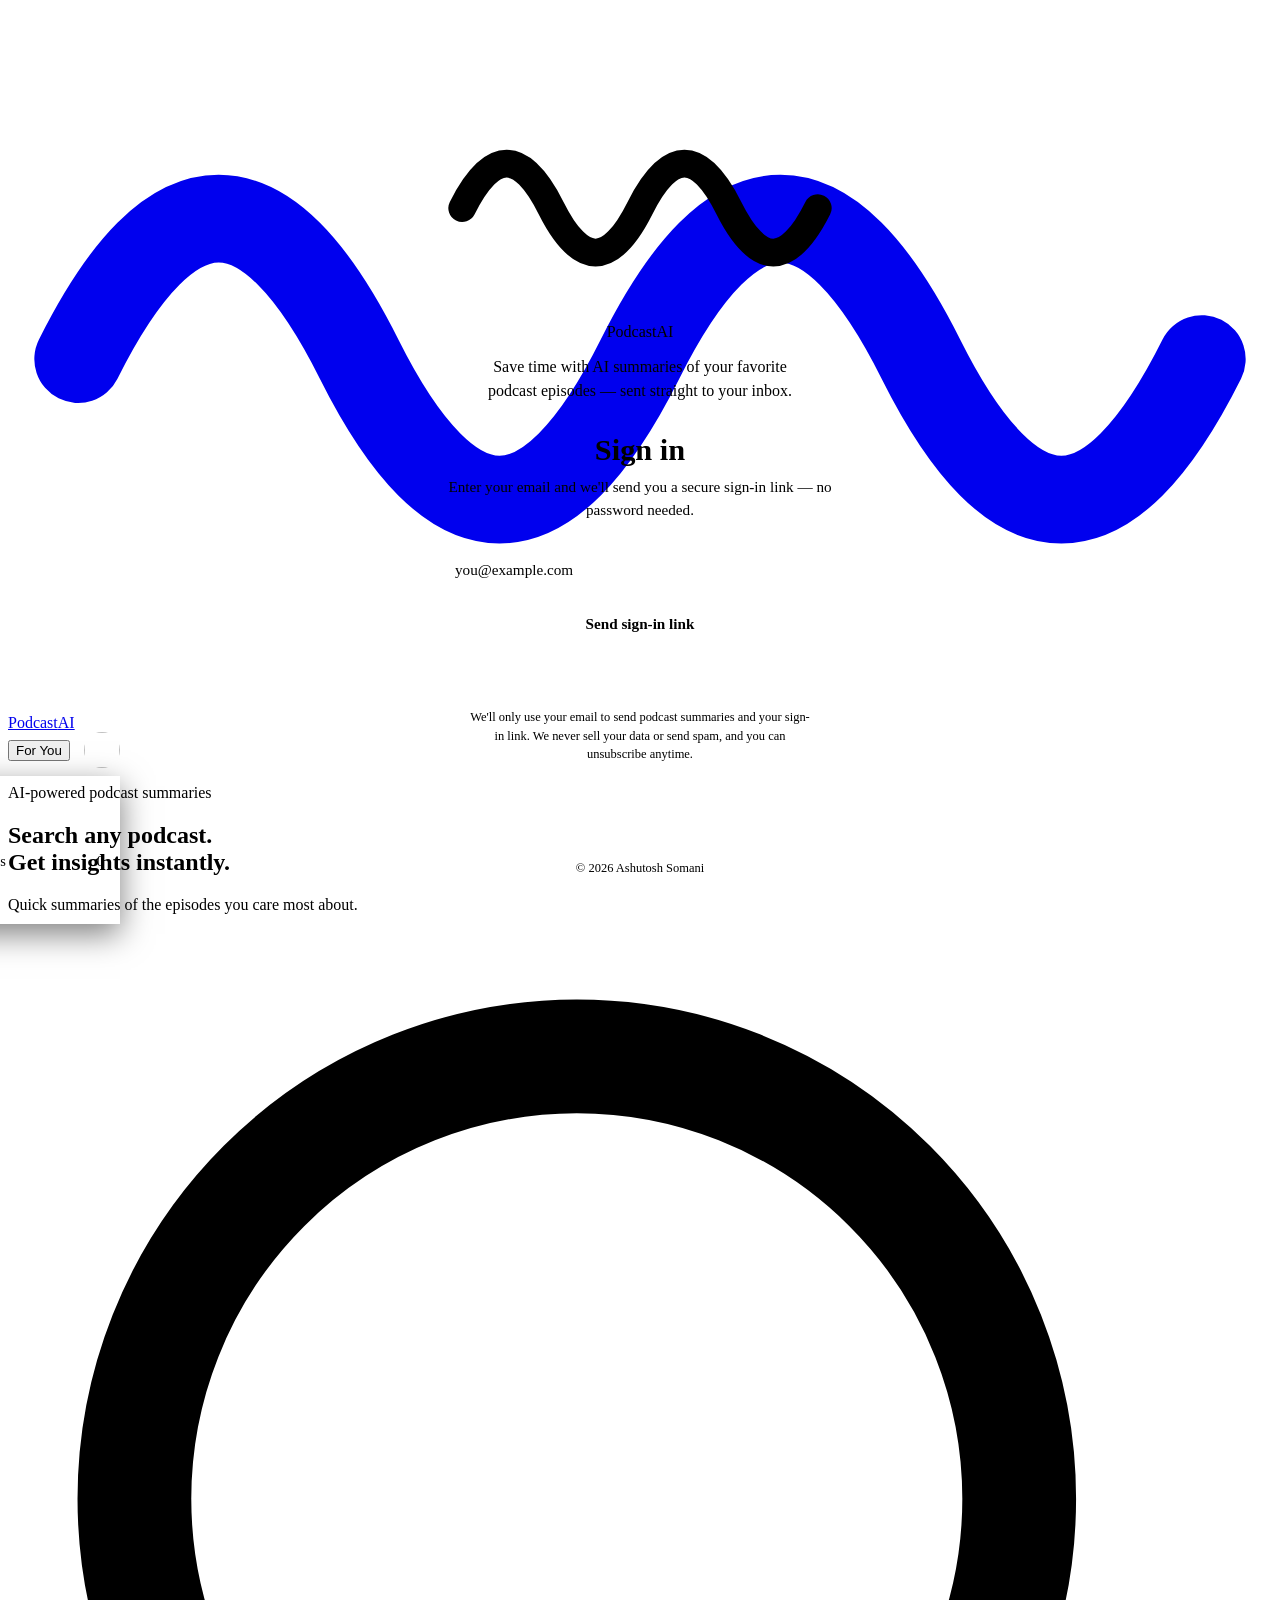
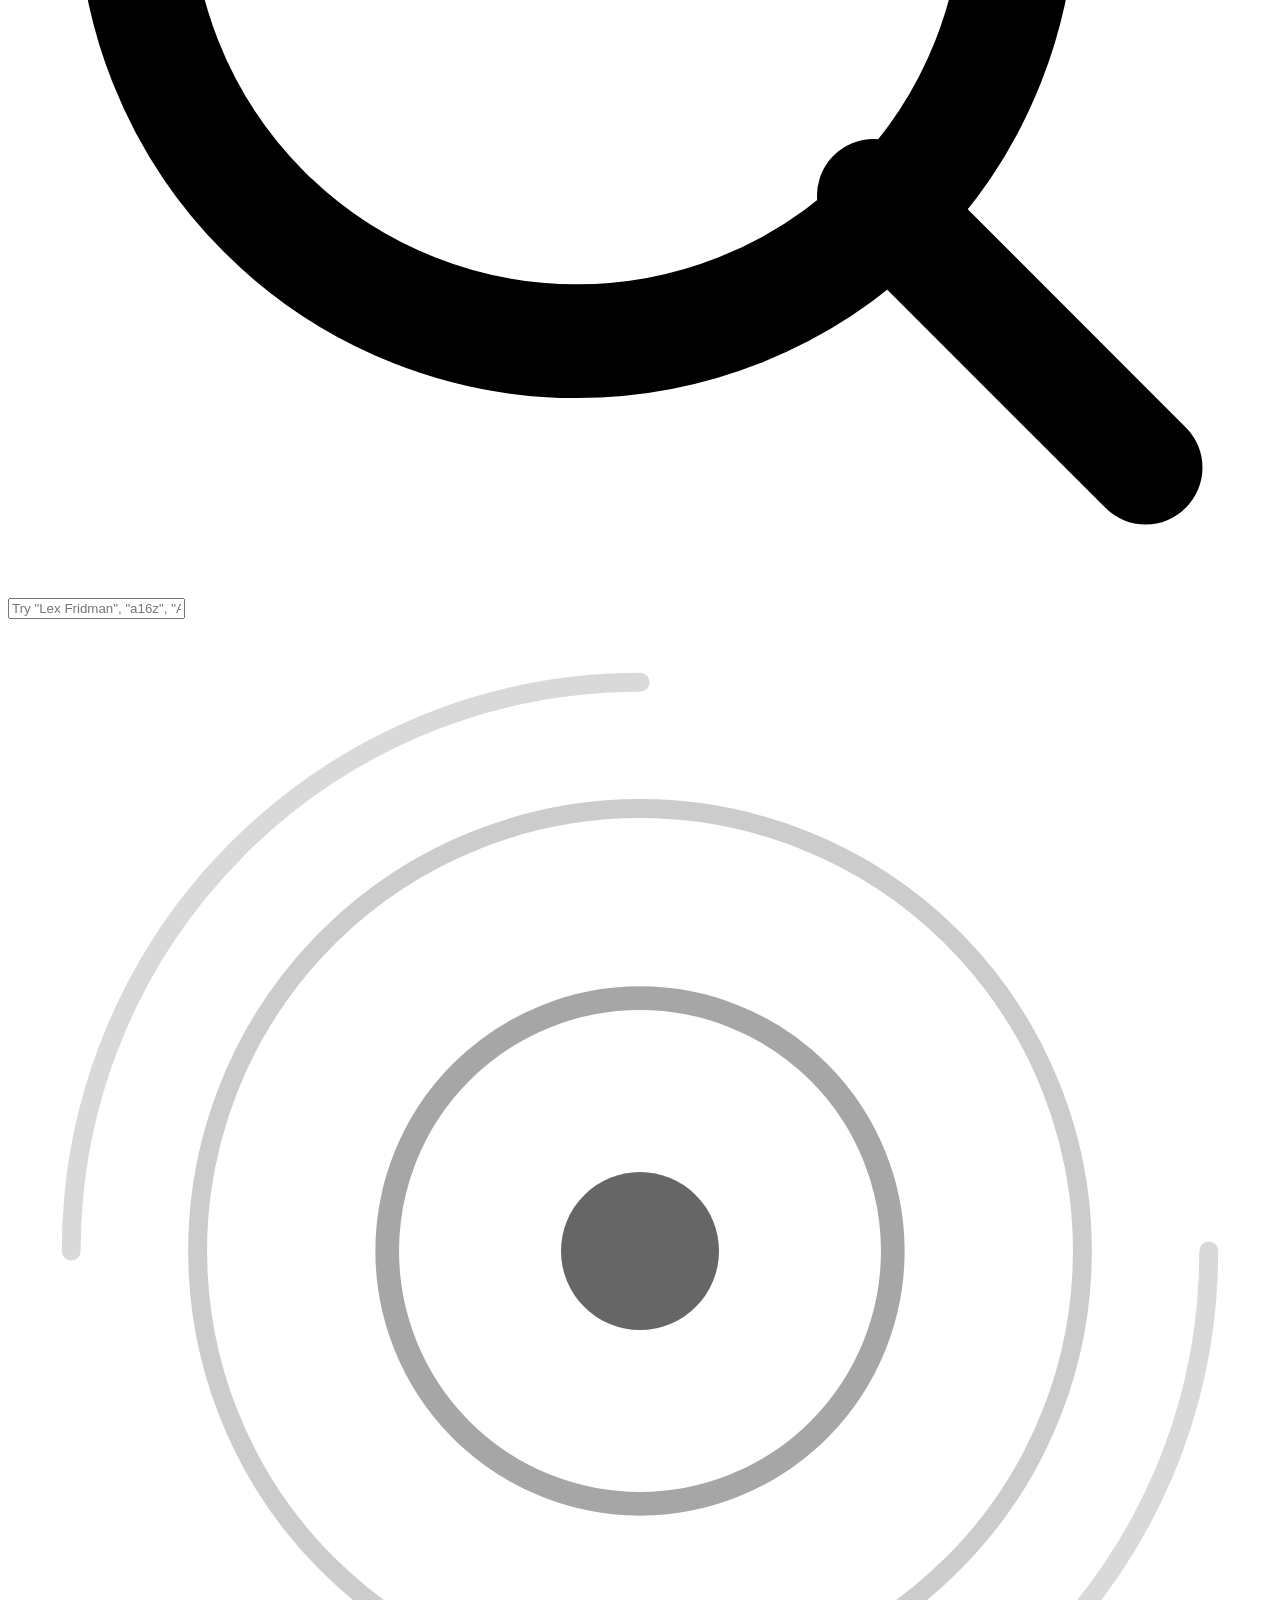
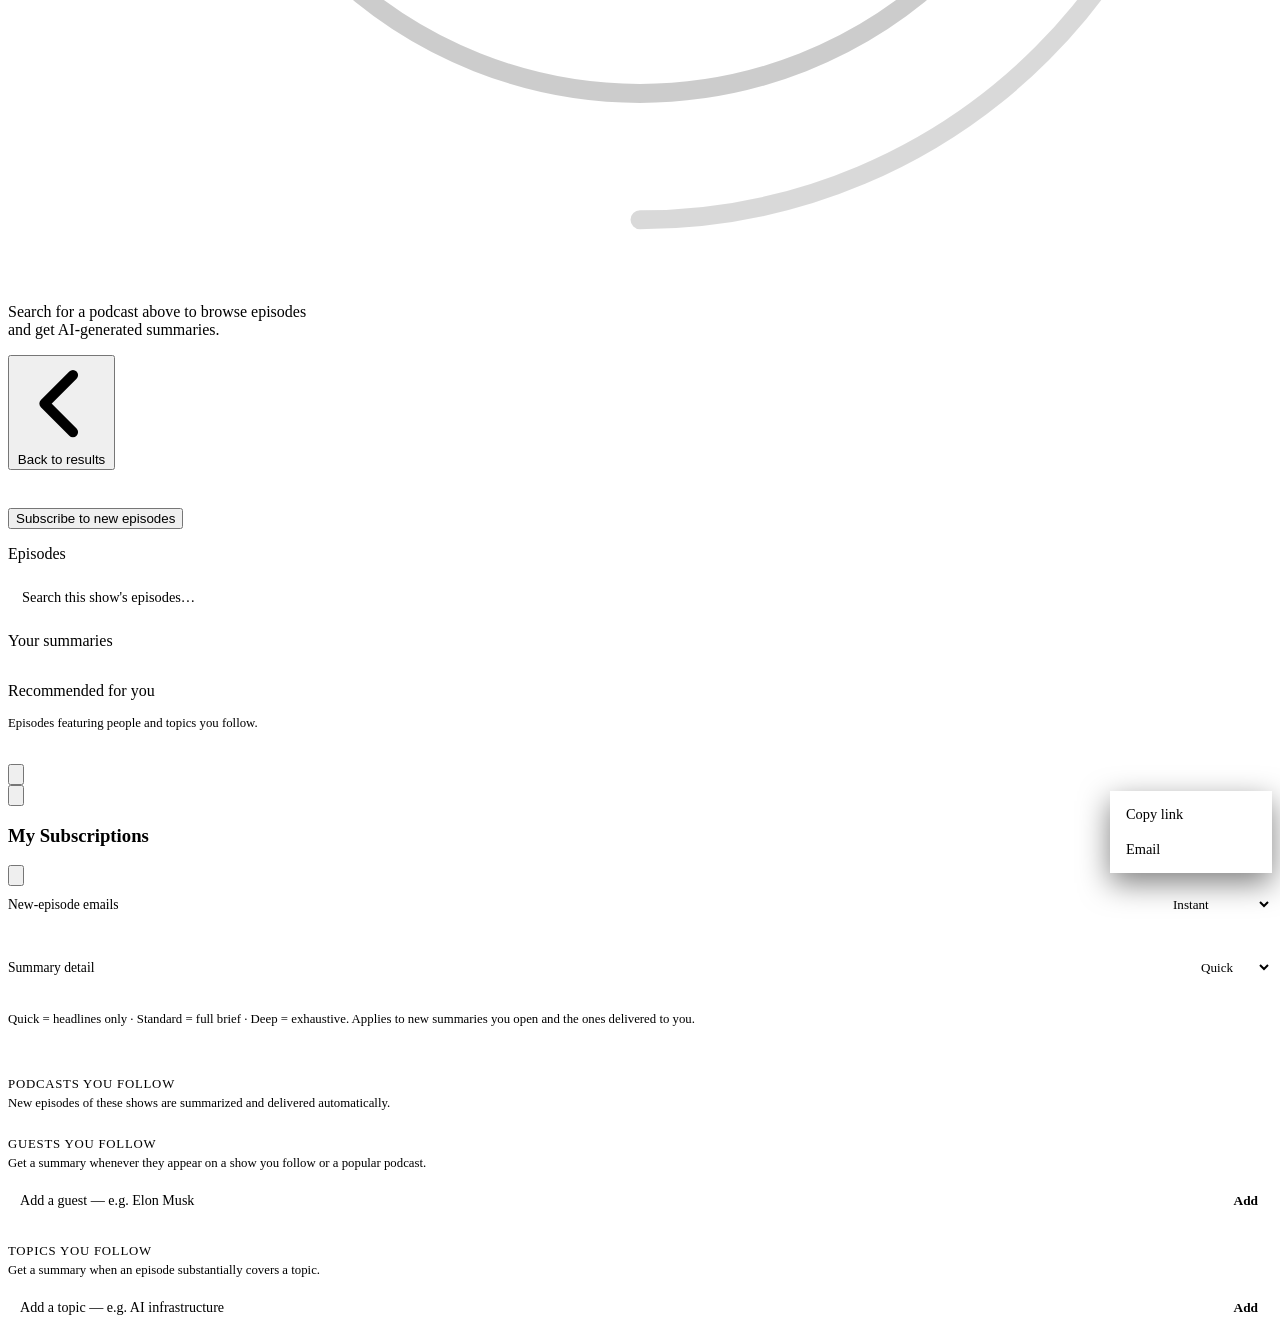
==== commit 146e6134: "feat: titratable summary detail (Quick / Standard / Deep) Test-user feedback: let users titrate how " ====
--- a/public/index.html
+++ b/public/index.html
@@ -319,6 +319,16 @@
         <option value="weekly">Weekly digest</option>
       </select>
     </div>
+    <div class="tray-default">
+      <span>Summary detail</span>
+      <select class="cadence-select" id="summaryDetail" onchange="saveSummaryDetail()">
+        <option value="quick">Quick</option>
+        <option value="standard">Standard</option>
+        <option value="deep">Deep</option>
+      </select>
+    </div>
+    <p class="tray-section-hint">Quick = headlines only · Standard = full brief · Deep = exhaustive.
+       Applies to new summaries you open and the ones delivered to you.</p>
     <div class="tray-status" id="trayStatus"></div>
 
     <div class="tray-section-label">Podcasts you follow</div>
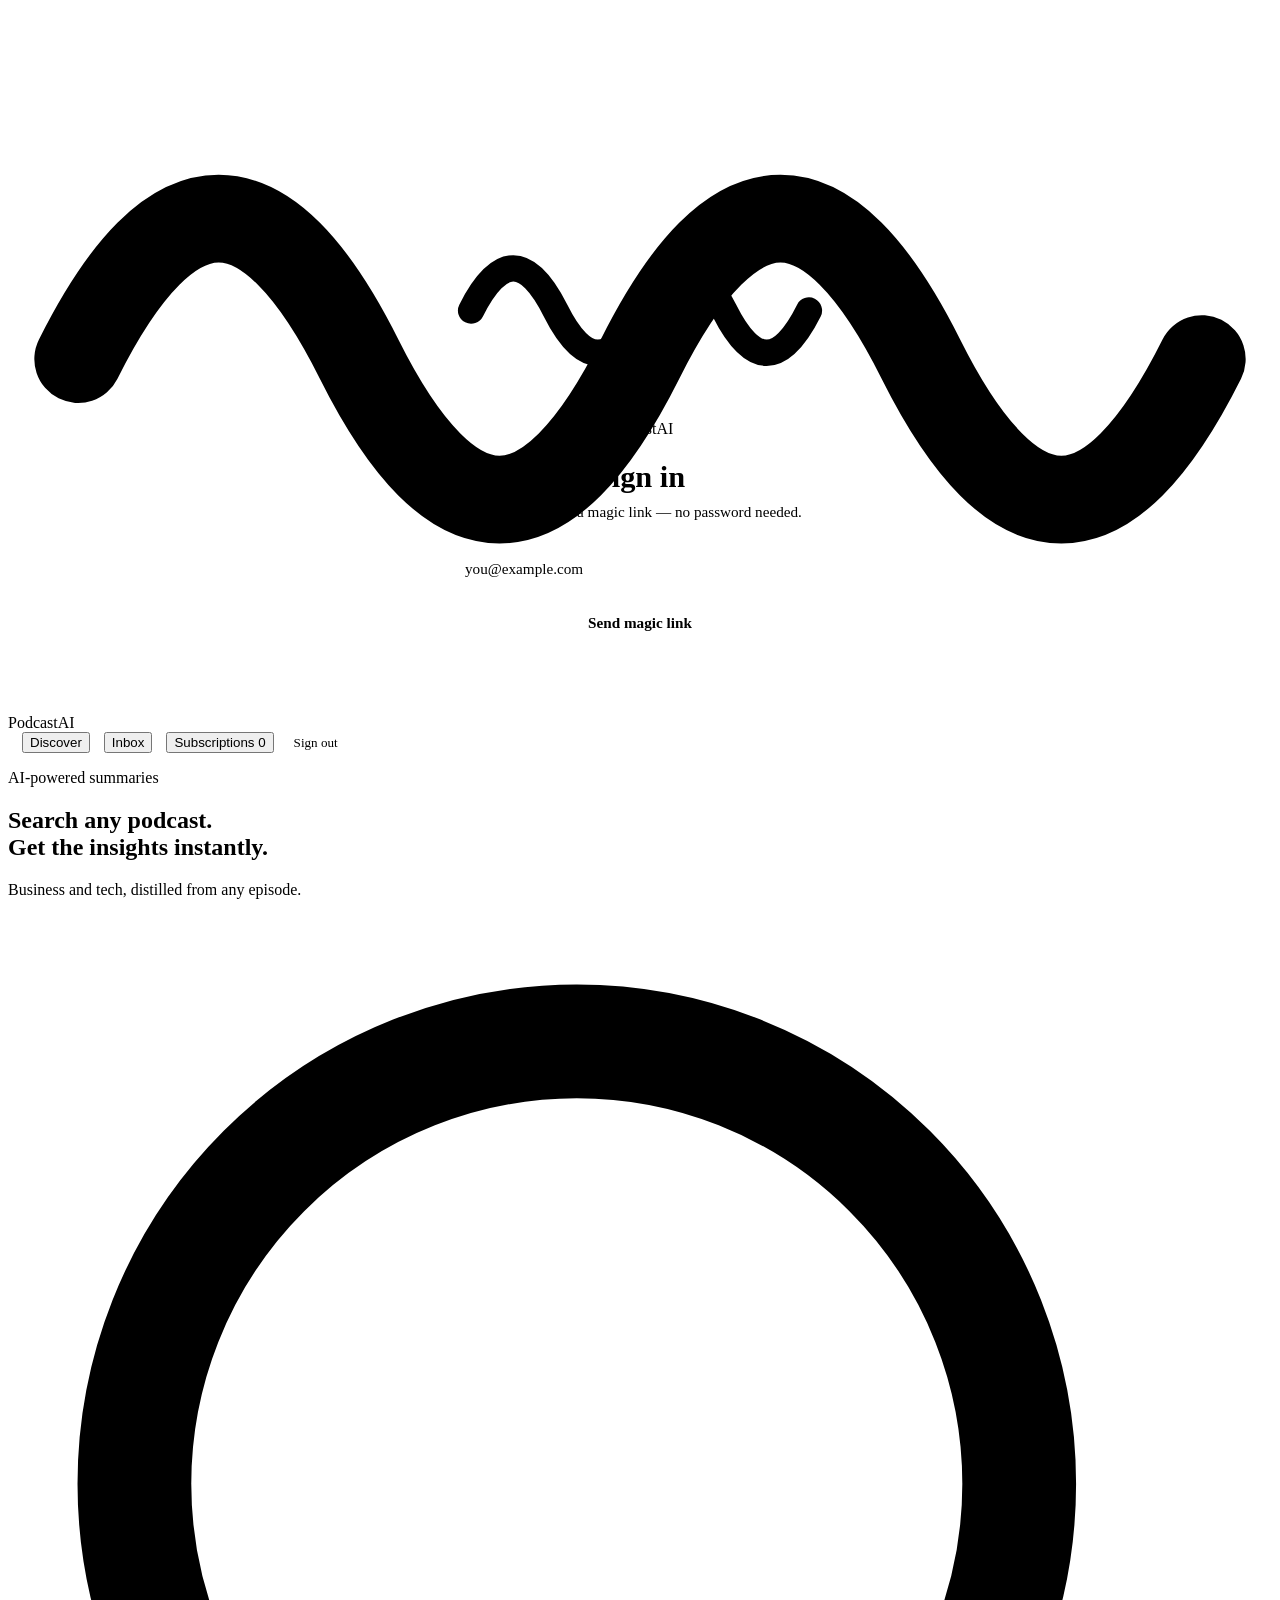
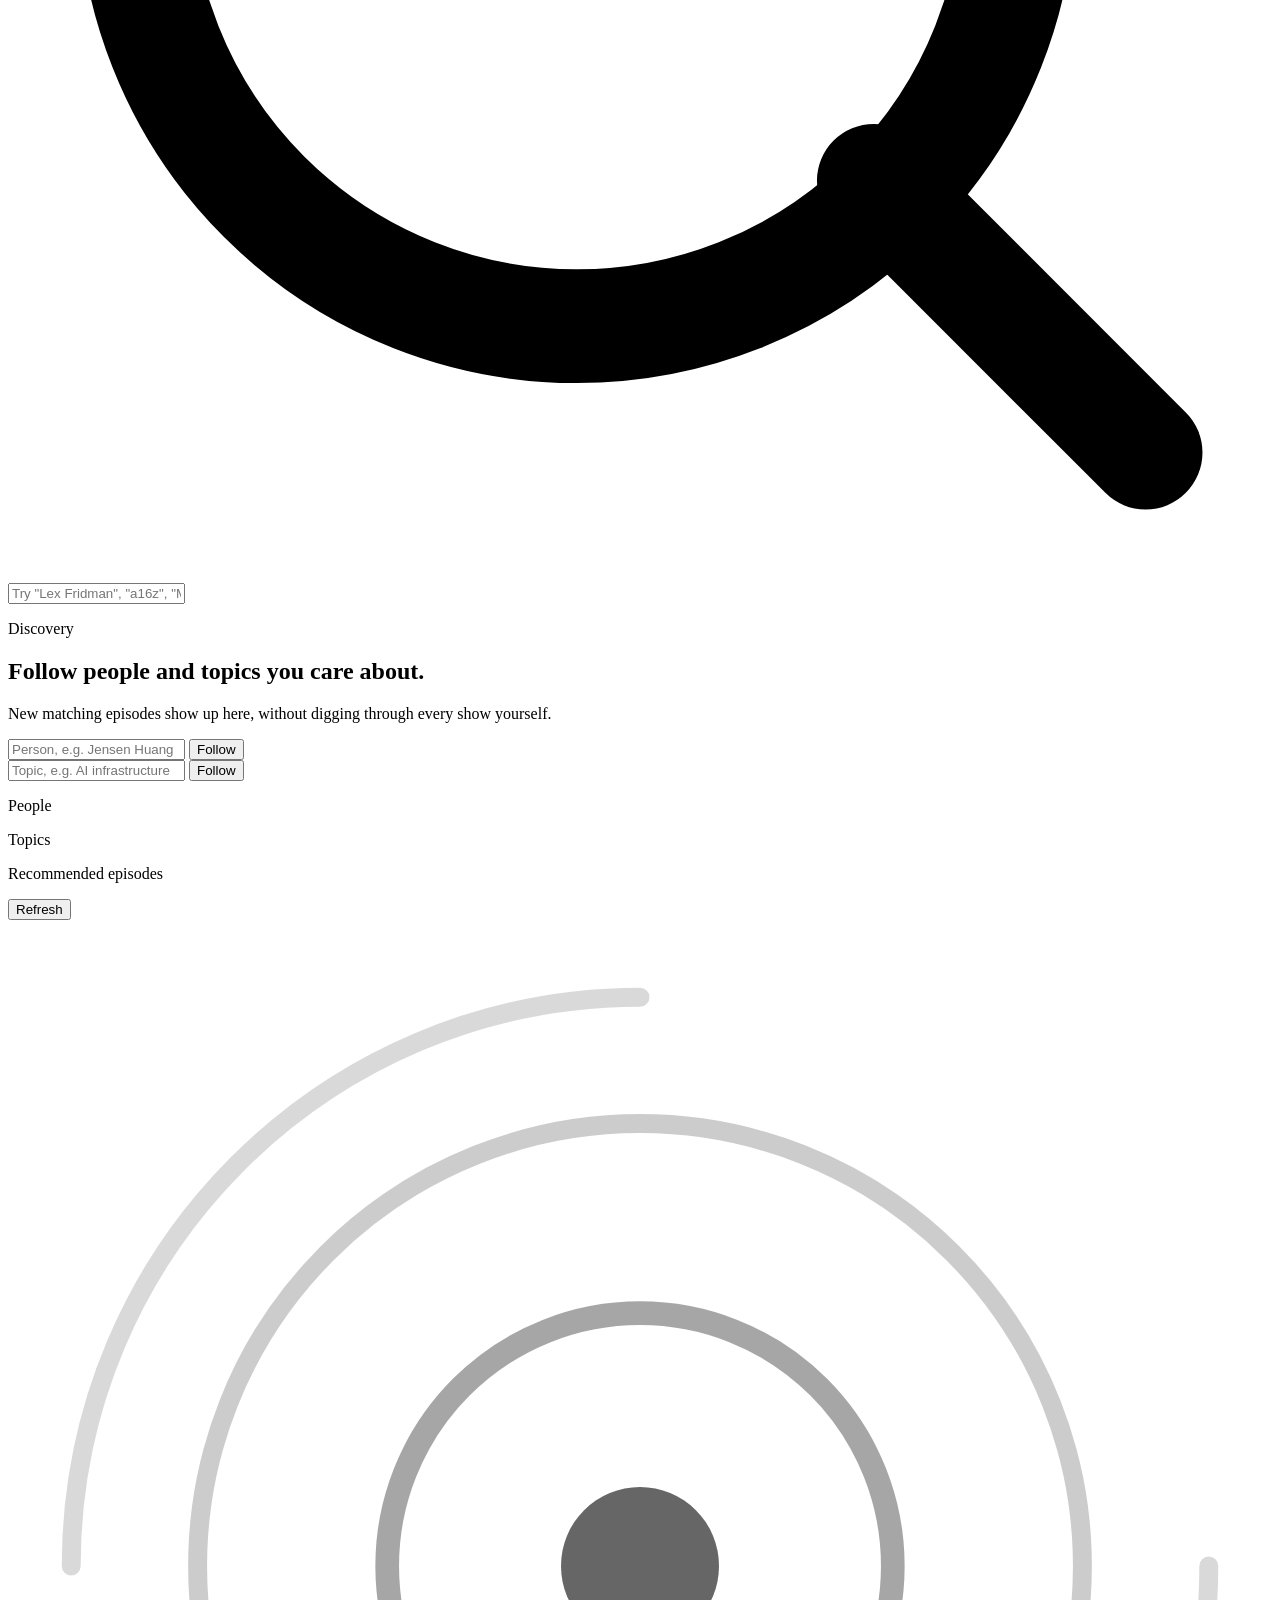
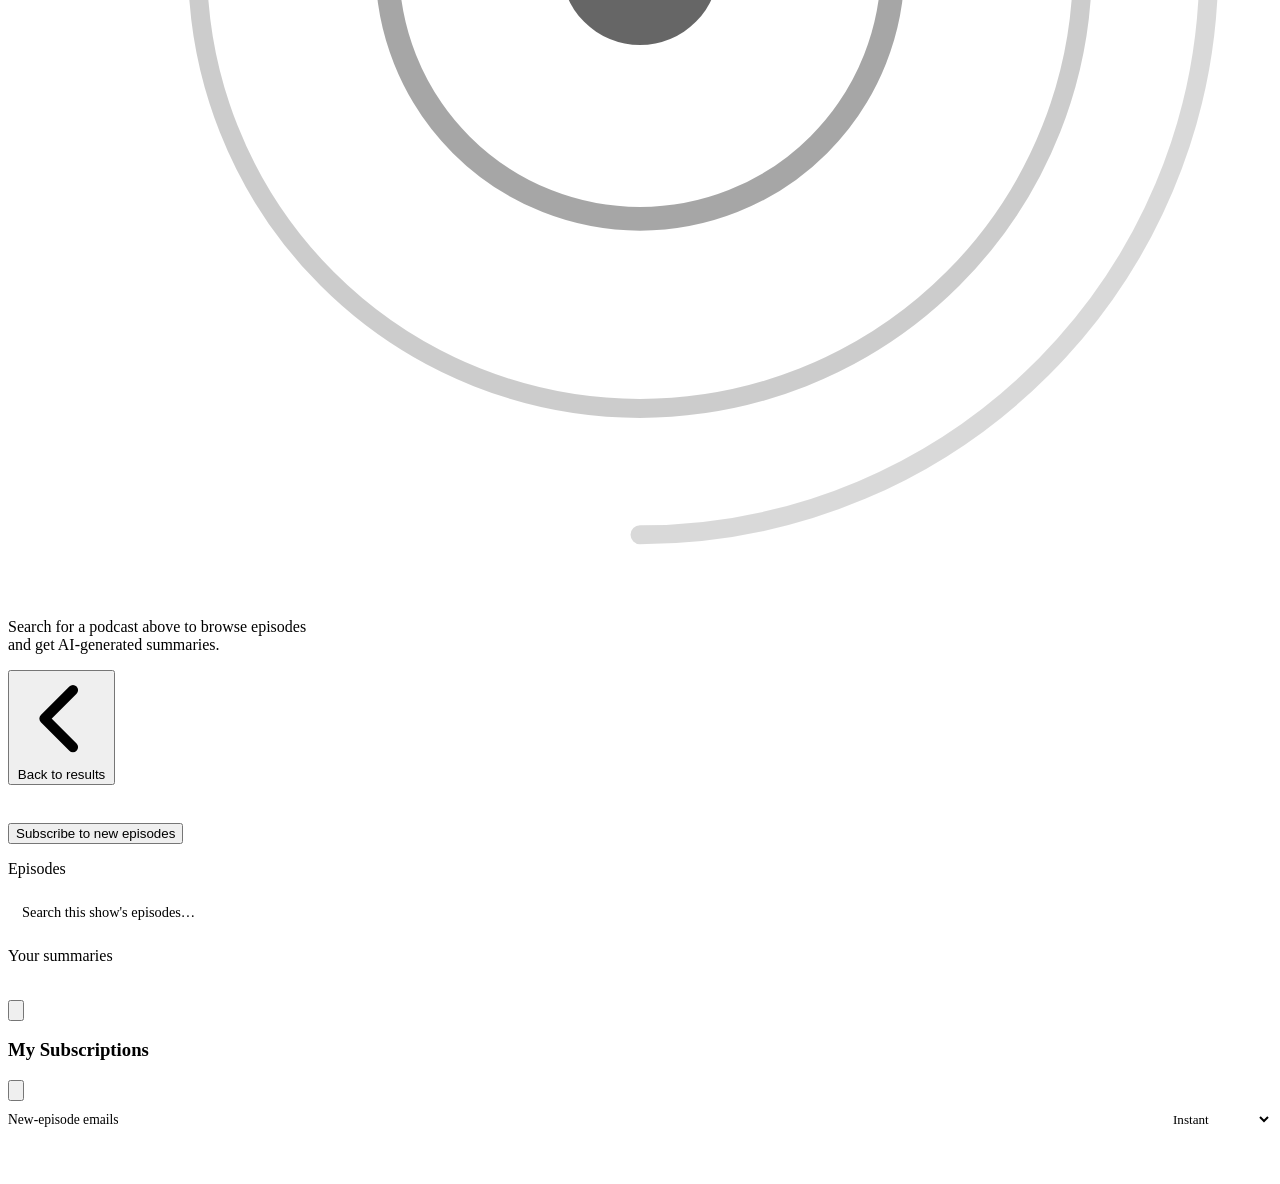
==== commit c81372b6: "feat: surface discovery on the home screen Promote people/topic following into the primary app flow " ====
--- a/public/index.html
+++ b/public/index.html
@@ -10,17 +10,12 @@
   <link rel="stylesheet" href="/static/css/styles.css" />
   <style>
     /* v5 additions — use the existing dark-theme design tokens from styles.css. */
-    .auth-overlay { position: fixed; inset: 0; z-index: 200; display: flex; flex-direction: column;
-      align-items: center; justify-content: center; background: var(--bg); padding: 24px; }
-    .auth-card { width: 100%; max-width: 400px; text-align: center; margin: auto 0; }
-    .auth-card .logo { justify-content: center; margin-bottom: 14px; }
-    .auth-tagline { color: var(--text-2); font-size: 1rem; line-height: 1.5; margin: 0 auto 30px;
-      max-width: 340px; }
+    .auth-overlay { position: fixed; inset: 0; z-index: 200; display: flex; align-items: center;
+      justify-content: center; background: var(--bg); padding: 24px; }
+    .auth-card { width: 100%; max-width: 380px; text-align: center; }
+    .auth-card .logo { justify-content: center; margin-bottom: 22px; }
     .auth-card h1 { font-family: var(--font-display); font-size: 1.9rem; margin: 0 0 8px; color: var(--text); }
-    .auth-card p.sub { color: var(--text-2); margin: 0 0 26px; font-size: .95rem; line-height: 1.5; }
-    .auth-fineprint { color: var(--text-3); font-size: .78rem; line-height: 1.5; margin: 26px auto 0;
-      max-width: 340px; }
-    .auth-footer { color: var(--text-3); font-size: .78rem; padding-top: 24px; }
+    .auth-card p.sub { color: var(--text-2); margin: 0 0 26px; font-size: .95rem; }
     .auth-form { display: flex; flex-direction: column; gap: 10px; }
     .auth-form input { padding: 13px 15px; border: 1px solid var(--border-bright); border-radius: var(--radius-sm);
       font-size: .95rem; font-family: inherit; background: var(--surface-2); color: var(--text); }
@@ -71,59 +66,9 @@
     .inbox-meta { color: var(--text-2); font-size: .8rem; margin: .2rem 0 0; }
     .tray-status { font-size: .8rem; color: var(--text-2); padding: 0 0 12px; }
     .tray-status .status-error { color: var(--danger); }
-    /* People tracking */
-    .tray-section-label { font-size: .8rem; text-transform: uppercase; letter-spacing: .06em;
-      color: var(--text-3); margin: 26px 0 4px; }
-    .tray-section-hint { font-size: .8rem; color: var(--text-2); margin: 0 0 12px; }
-    .people-add { display: flex; gap: 8px; margin-bottom: 12px; }
-    .people-add input { flex: 1; padding: 9px 12px; border: 1px solid var(--border-bright);
-      border-radius: var(--radius-sm); background: var(--surface-2); color: var(--text);
-      font-family: inherit; font-size: .88rem; }
-    .people-add input::placeholder { color: var(--text-3); }
-    .people-add input:focus { outline: none; border-color: var(--accent); }
-    .people-add button { padding: 9px 14px; border: none; border-radius: var(--radius-sm);
-      background: var(--accent); color: #000; font-weight: 600; cursor: pointer; font-family: inherit; }
-    .person-item { display: flex; align-items: center; justify-content: space-between; gap: 10px;
-      padding: 9px 2px; border-bottom: 1px solid var(--border); }
-    .person-name { font-size: .9rem; color: var(--text); }
-    .person-remove { background: none; border: none; color: var(--text-2); cursor: pointer;
-      font-size: .78rem; font-family: inherit; }
-    .person-remove:hover { color: var(--danger); }
     .inbox-reasons { display: flex; gap: 6px; flex-wrap: wrap; margin-top: 5px; }
     .reason-badge { font-size: .7rem; padding: 2px 8px; border-radius: 999px;
       background: var(--accent-dim); color: var(--accent); }
-    /* Profile menu (header upper-right) */
-    .profile-menu { position: relative; }
-    .profile-btn { width: 36px; height: 36px; border-radius: 999px; border: 1px solid var(--border-bright);
-      background: var(--surface-2); cursor: pointer; padding: 0; overflow: hidden; display: flex;
-      align-items: center; justify-content: center; transition: border-color .15s, background .15s; }
-    .profile-btn:hover { border-color: var(--accent); }
-    .profile-btn[aria-expanded="true"] { border-color: var(--accent); }
-    .profile-avatar { width: 100%; height: 100%; object-fit: cover; display: block; }
-    .profile-initial { font-size: .9rem; font-weight: 700; color: var(--accent); text-transform: uppercase; }
-    .profile-dropdown { position: absolute; right: 0; top: calc(100% + 8px); min-width: 220px;
-      background: var(--surface); border: 1px solid var(--border-bright); border-radius: var(--radius-sm);
-      box-shadow: 0 10px 30px rgba(0,0,0,.5); padding: 6px; z-index: 60; }
-    .profile-email { font-size: .8rem; color: var(--text-2); padding: 8px 10px 10px; margin: 0;
-      border-bottom: 1px solid var(--border); word-break: break-all; }
-    .profile-item { display: flex; align-items: center; justify-content: space-between; gap: 8px;
-      width: 100%; text-align: left; background: none; border: none; color: var(--text);
-      font-family: inherit; font-size: .9rem; padding: 10px; border-radius: var(--radius-xs);
-      cursor: pointer; transition: background .12s; }
-    .profile-item:first-of-type { margin-top: 4px; }
-    .profile-item:hover { background: var(--surface-2); }
-    .profile-item.danger { color: var(--text-2); }
-    .profile-item.danger:hover { color: var(--danger); }
-    .profile-item .badge { line-height: 1.4; }
-    /* Share menu (summary panel) */
-    .share-menu { position: relative; }
-    .share-dropdown { position: absolute; right: 0; top: calc(100% + 6px); min-width: 150px;
-      background: var(--surface); border: 1px solid var(--border-bright); border-radius: var(--radius-sm);
-      box-shadow: 0 10px 30px rgba(0,0,0,.5); padding: 6px; z-index: 60; }
-    .share-item { display: block; width: 100%; text-align: left; background: none; border: none;
-      color: var(--text); font-family: inherit; font-size: .9rem; padding: 9px 10px;
-      border-radius: var(--radius-xs); cursor: pointer; transition: background .12s; }
-    .share-item:hover { background: var(--surface-2); }
   </style>
 </head>
 <body>
@@ -137,52 +82,41 @@
         </svg>
         <span class="logo-text">Podcast<span class="accent">AI</span></span>
       </div>
-      <p class="auth-tagline">Save time with AI summaries of your favorite podcast episodes — sent straight to your inbox.</p>
       <h1>Sign in</h1>
-      <p class="sub">Enter your email and we'll send you a secure sign-in link — no password needed.</p>
+      <p class="sub">We'll email you a magic link — no password needed.</p>
       <form class="auth-form" id="authForm" onsubmit="return sendMagicLink(event)">
         <input type="email" id="authEmail" placeholder="you@example.com" autocomplete="email" required />
-        <button type="submit" id="authBtn">Send sign-in link</button>
+        <button type="submit" id="authBtn">Send magic link</button>
       </form>
       <p class="auth-msg" id="authMsg"></p>
-      <p class="auth-fineprint">We'll only use your email to send podcast summaries and your sign-in link. We never sell your data or send spam, and you can unsubscribe anytime.</p>
-    </div>
-    <footer class="auth-footer">© 2026 Ashutosh Somani</footer>
+    </div>
   </div>
 
   <header class="site-header hidden" id="appHeader">
     <div class="header-inner">
-      <a class="logo" href="#" onclick="goHome(event)" aria-label="PodcastAI — back to home">
+      <div class="logo">
         <svg class="logo-wave" viewBox="0 0 36 20" fill="none" xmlns="http://www.w3.org/2000/svg">
           <path d="M2 10 Q6 2 10 10 Q14 18 18 10 Q22 2 26 10 Q30 18 34 10" stroke="currentColor" stroke-width="2.5" stroke-linecap="round" stroke-linejoin="round"/>
         </svg>
         <span class="logo-text">Podcast<span class="accent">AI</span></span>
-      </a>
+      </div>
       <div class="account">
-        <button class="btn-subs" onclick="showDiscover()">For You</button>
-        <div class="profile-menu" id="profileMenu">
-          <button class="profile-btn" id="profileBtn" onclick="toggleProfileMenu(event)"
-                  aria-haspopup="true" aria-expanded="false" aria-label="Account menu">
-            <img class="profile-avatar hidden" id="profileAvatar" alt="" />
-            <span class="profile-initial" id="profileInitial"></span>
-          </button>
-          <div class="profile-dropdown hidden" id="profileDropdown" role="menu">
-            <p class="profile-email" id="accountEmail"></p>
-            <button class="profile-item" role="menuitem" onclick="profileGo(showInbox)">My Summaries</button>
-            <button class="profile-item" role="menuitem" onclick="profileGo(toggleSubsTray)">
-              My Subscriptions <span class="badge" id="subCount">0</span>
-            </button>
-            <button class="profile-item danger" role="menuitem" onclick="signOut()">Sign Out</button>
-          </div>
-        </div>
+        <span class="account-email" id="accountEmail"></span>
+        <button class="btn-subs" onclick="showDiscover()">Discover</button>
+        <button class="btn-subs" onclick="showInbox()">Inbox</button>
+        <button class="btn-subs" onclick="toggleSubsTray()">
+          Subscriptions
+          <span class="badge" id="subCount">0</span>
+        </button>
+        <button class="btn-link" onclick="signOut()">Sign out</button>
       </div>
     </div>
   </header>
 
   <section class="hero hidden" id="appHero">
-    <p class="hero-label">AI-powered podcast summaries</p>
-    <h1 class="hero-title">Search any podcast.<br>Get insights instantly.</h1>
-    <p class="hero-sub">Quick summaries of the episodes you care most about.</p>
+    <p class="hero-label">AI-powered summaries</p>
+    <h1 class="hero-title">Search any podcast.<br>Get the insights instantly.</h1>
+    <p class="hero-sub">Business and tech, distilled from any episode.</p>
     <div class="search-wrap">
       <svg class="search-icon" viewBox="0 0 20 20" fill="none" xmlns="http://www.w3.org/2000/svg">
         <circle cx="9" cy="9" r="7" stroke="currentColor" stroke-width="1.8"/>
@@ -192,7 +126,7 @@
         type="text"
         id="searchInput"
         class="search-input"
-        placeholder='Try "Lex Fridman", "a16z", "AI agents", "Masters of Scale"…'
+        placeholder='Try "Lex Fridman", "a16z", "Masters of Scale"…'
         autocomplete="off"
         spellcheck="false"
       />
@@ -204,7 +138,45 @@
 
   <main class="main hidden" id="appMain">
 
-    <div class="empty-state" id="emptyState">
+    <div class="discover-view" id="discoverView">
+      <div class="discover-head">
+        <div>
+          <p class="section-label">Discovery</p>
+          <h2 class="discover-title">Follow people and topics you care about.</h2>
+          <p class="discover-sub">New matching episodes show up here, without digging through every show yourself.</p>
+        </div>
+      </div>
+
+      <div class="discovery-actions">
+        <form class="discovery-add" onsubmit="return addPerson(event)">
+          <input type="text" id="personInput" placeholder="Person, e.g. Jensen Huang" autocomplete="off" spellcheck="false" />
+          <button type="submit">Follow</button>
+        </form>
+        <form class="discovery-add" onsubmit="return addTopic(event)">
+          <input type="text" id="topicInput" placeholder="Topic, e.g. AI infrastructure" autocomplete="off" spellcheck="false" />
+          <button type="submit">Follow</button>
+        </form>
+      </div>
+
+      <div class="followed-grid">
+        <div class="followed-group">
+          <p class="followed-label">People</p>
+          <div class="chip-list" id="peopleList"></div>
+        </div>
+        <div class="followed-group">
+          <p class="followed-label">Topics</p>
+          <div class="chip-list" id="topicsList"></div>
+        </div>
+      </div>
+
+      <div class="discovery-results-head">
+        <p class="section-label">Recommended episodes</p>
+        <button class="btn-refresh" onclick="refreshDiscover()">Refresh</button>
+      </div>
+      <div class="inbox-list" id="discoverList"></div>
+    </div>
+
+    <div class="empty-state hidden" id="emptyState">
       <svg class="empty-icon" viewBox="0 0 80 80" fill="none" xmlns="http://www.w3.org/2000/svg">
         <circle cx="40" cy="40" r="28" stroke="currentColor" stroke-width="1.2" opacity="0.2"/>
         <circle cx="40" cy="40" r="16" stroke="currentColor" stroke-width="1.5" opacity="0.35"/>
@@ -258,12 +230,6 @@
       <div class="inbox-list" id="inboxList"></div>
     </div>
 
-    <div class="inbox-view hidden" id="discoverView">
-      <p class="section-label">Recommended for you</p>
-      <p class="tray-section-hint">Episodes featuring people and topics you follow.</p>
-      <div class="inbox-list" id="discoverList"></div>
-    </div>
-
   </main>
 
   <!-- Summary Panel -->
@@ -275,22 +241,7 @@
         <h3 class="panel-ep-title" id="panelTitle"></h3>
       </div>
       <div class="panel-head-actions">
-        <div class="share-menu" id="shareMenu">
-          <button class="btn-icon" id="shareBtn" onclick="toggleShareMenu(event)"
-                  aria-haspopup="true" aria-expanded="false" aria-label="Share summary" title="Share">
-            <svg viewBox="0 0 18 18" fill="none" xmlns="http://www.w3.org/2000/svg">
-              <circle cx="4" cy="9" r="2" stroke="currentColor" stroke-width="1.6"/>
-              <circle cx="14" cy="4" r="2" stroke="currentColor" stroke-width="1.6"/>
-              <circle cx="14" cy="14" r="2" stroke="currentColor" stroke-width="1.6"/>
-              <path d="m6 8 6-3M6 10l6 3" stroke="currentColor" stroke-width="1.6" stroke-linecap="round"/>
-            </svg>
-          </button>
-          <div class="share-dropdown hidden" id="shareDropdown" role="menu">
-            <button class="share-item" role="menuitem" onclick="shareCopyLink()">Copy link</button>
-            <button class="share-item" role="menuitem" onclick="shareEmail()">Email</button>
-          </div>
-        </div>
-        <button class="btn-icon" onclick="closePanel()" aria-label="Close">
+        <button class="btn-icon" onclick="closePanel()">
           <svg viewBox="0 0 16 16" fill="none" xmlns="http://www.w3.org/2000/svg">
             <path d="M3 3l10 10M13 3 3 13" stroke="currentColor" stroke-width="1.8" stroke-linecap="round"/>
           </svg>
@@ -319,37 +270,8 @@
         <option value="weekly">Weekly digest</option>
       </select>
     </div>
-    <div class="tray-default">
-      <span>Summary detail</span>
-      <select class="cadence-select" id="summaryDetail" onchange="saveSummaryDetail()">
-        <option value="quick">Quick</option>
-        <option value="standard">Standard</option>
-        <option value="deep">Deep</option>
-      </select>
-    </div>
-    <p class="tray-section-hint">Quick = headlines only · Standard = full brief · Deep = exhaustive.
-       Applies to new summaries you open and the ones delivered to you.</p>
     <div class="tray-status" id="trayStatus"></div>
-
-    <div class="tray-section-label">Podcasts you follow</div>
-    <p class="tray-section-hint">New episodes of these shows are summarized and delivered automatically.</p>
     <div class="subs-list" id="subsList"></div>
-
-    <div class="tray-section-label">Guests you follow</div>
-    <p class="tray-section-hint">Get a summary whenever they appear on a show you follow or a popular podcast.</p>
-    <form class="people-add" onsubmit="return addPerson(event)">
-      <input type="text" id="personInput" placeholder="Add a guest — e.g. Elon Musk" autocomplete="off" spellcheck="false" />
-      <button type="submit">Add</button>
-    </form>
-    <div class="people-list" id="peopleList"></div>
-
-    <div class="tray-section-label">Topics you follow</div>
-    <p class="tray-section-hint">Get a summary when an episode substantially covers a topic.</p>
-    <form class="people-add" onsubmit="return addTopic(event)">
-      <input type="text" id="topicInput" placeholder="Add a topic — e.g. AI infrastructure" autocomplete="off" spellcheck="false" />
-      <button type="submit">Add</button>
-    </form>
-    <div class="people-list" id="topicsList"></div>
   </div>
 
   <!-- Toast -->
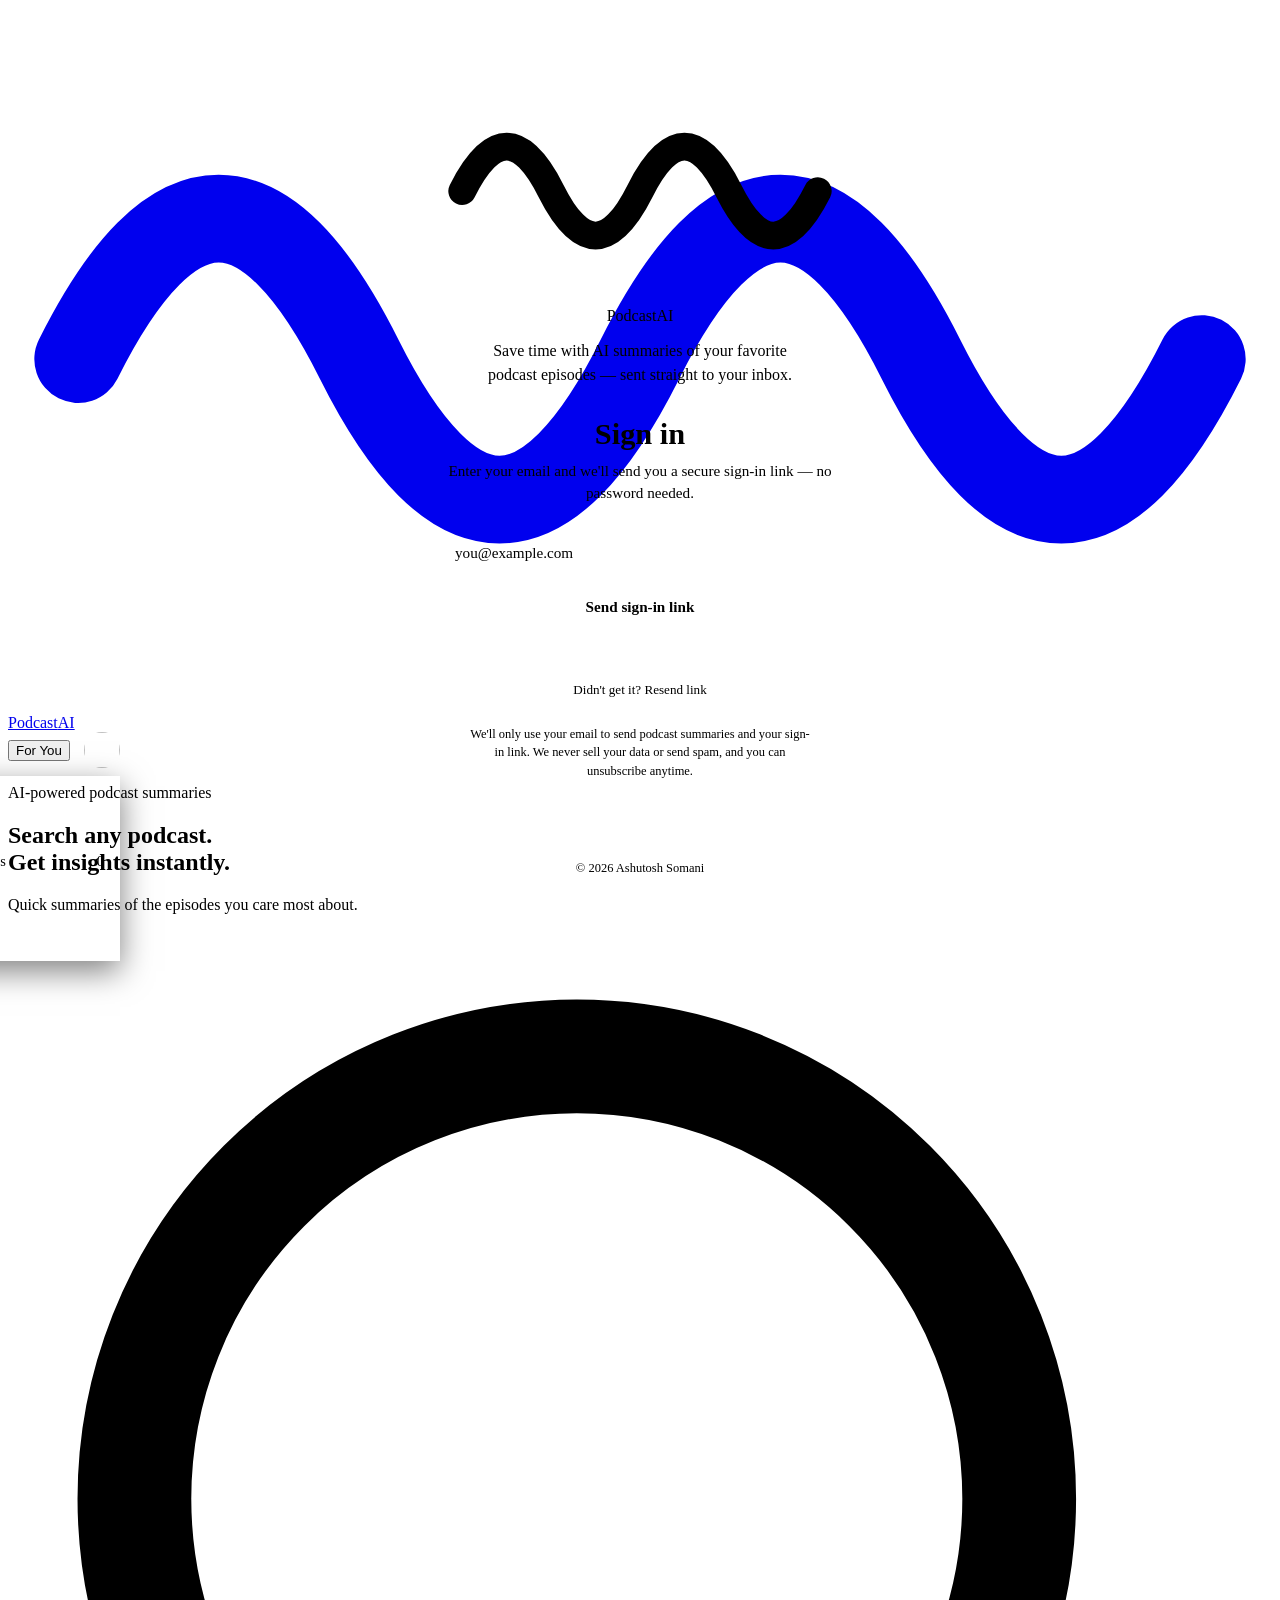
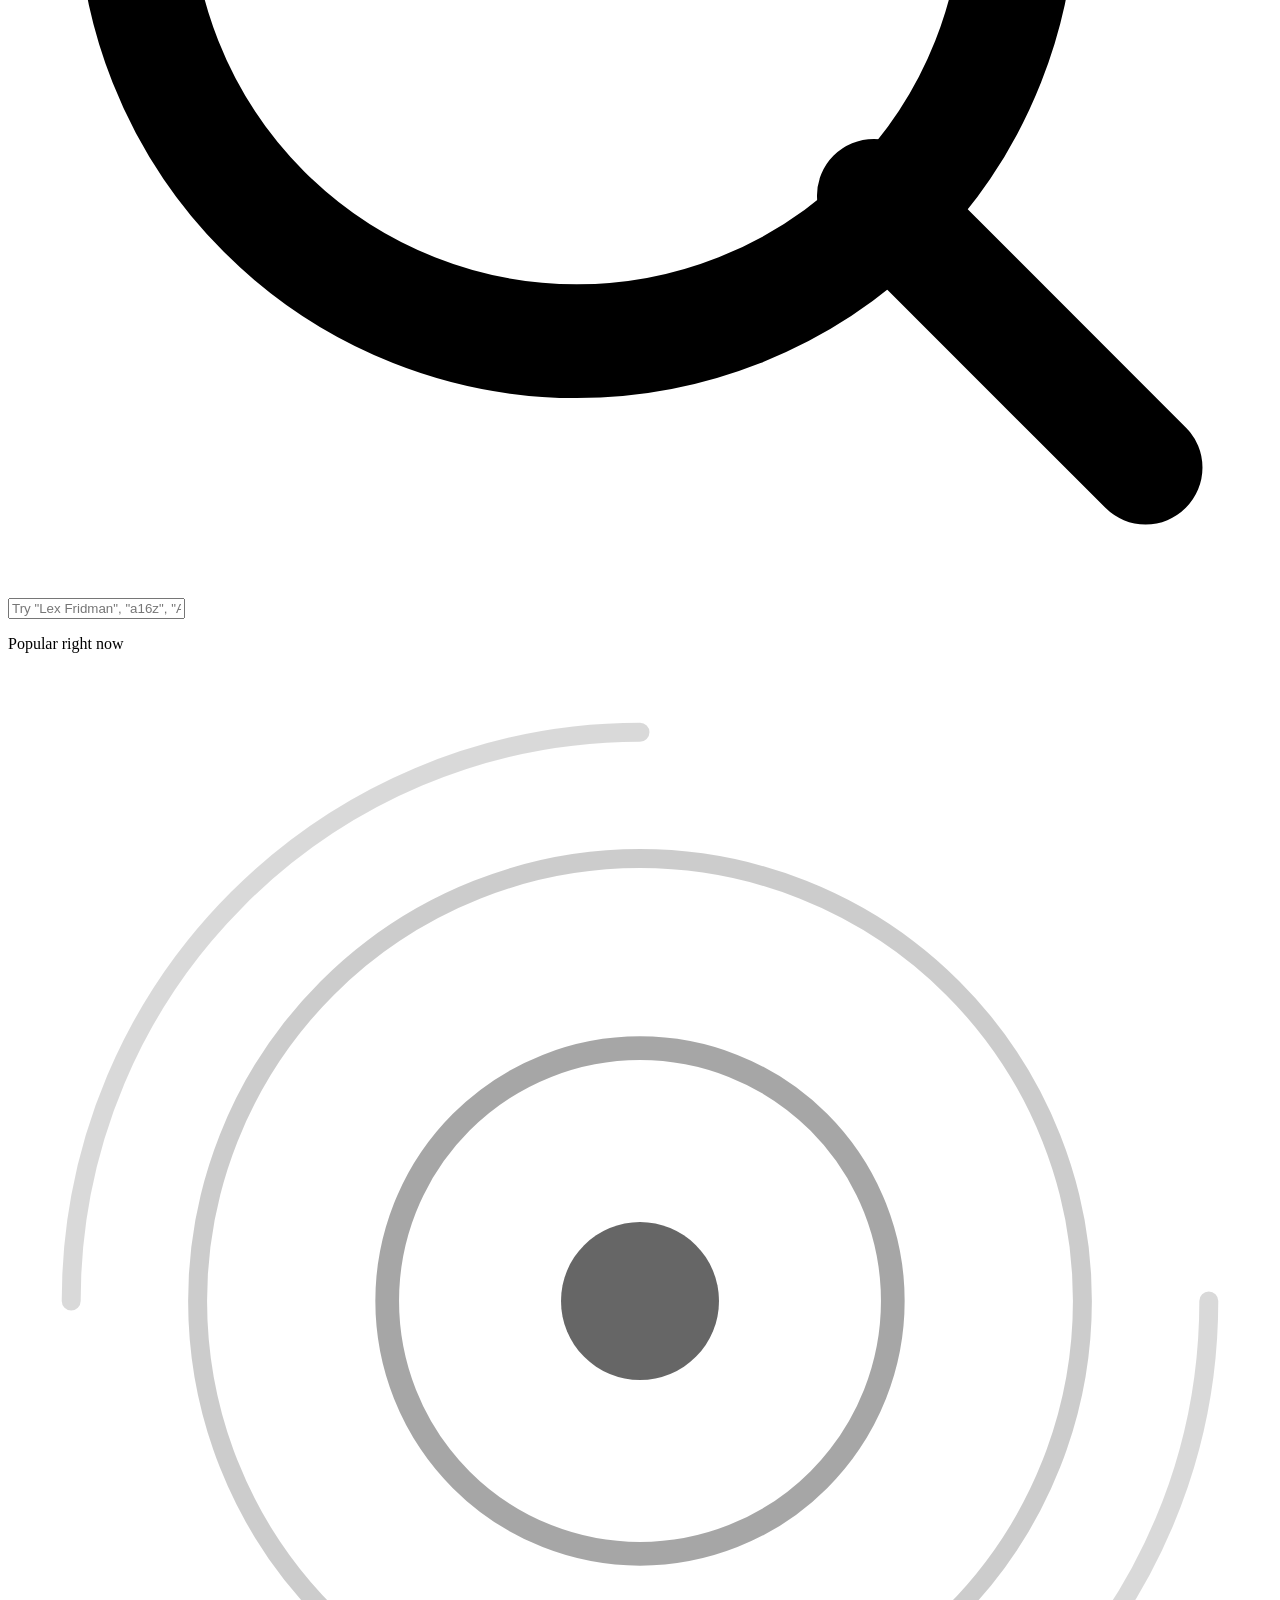
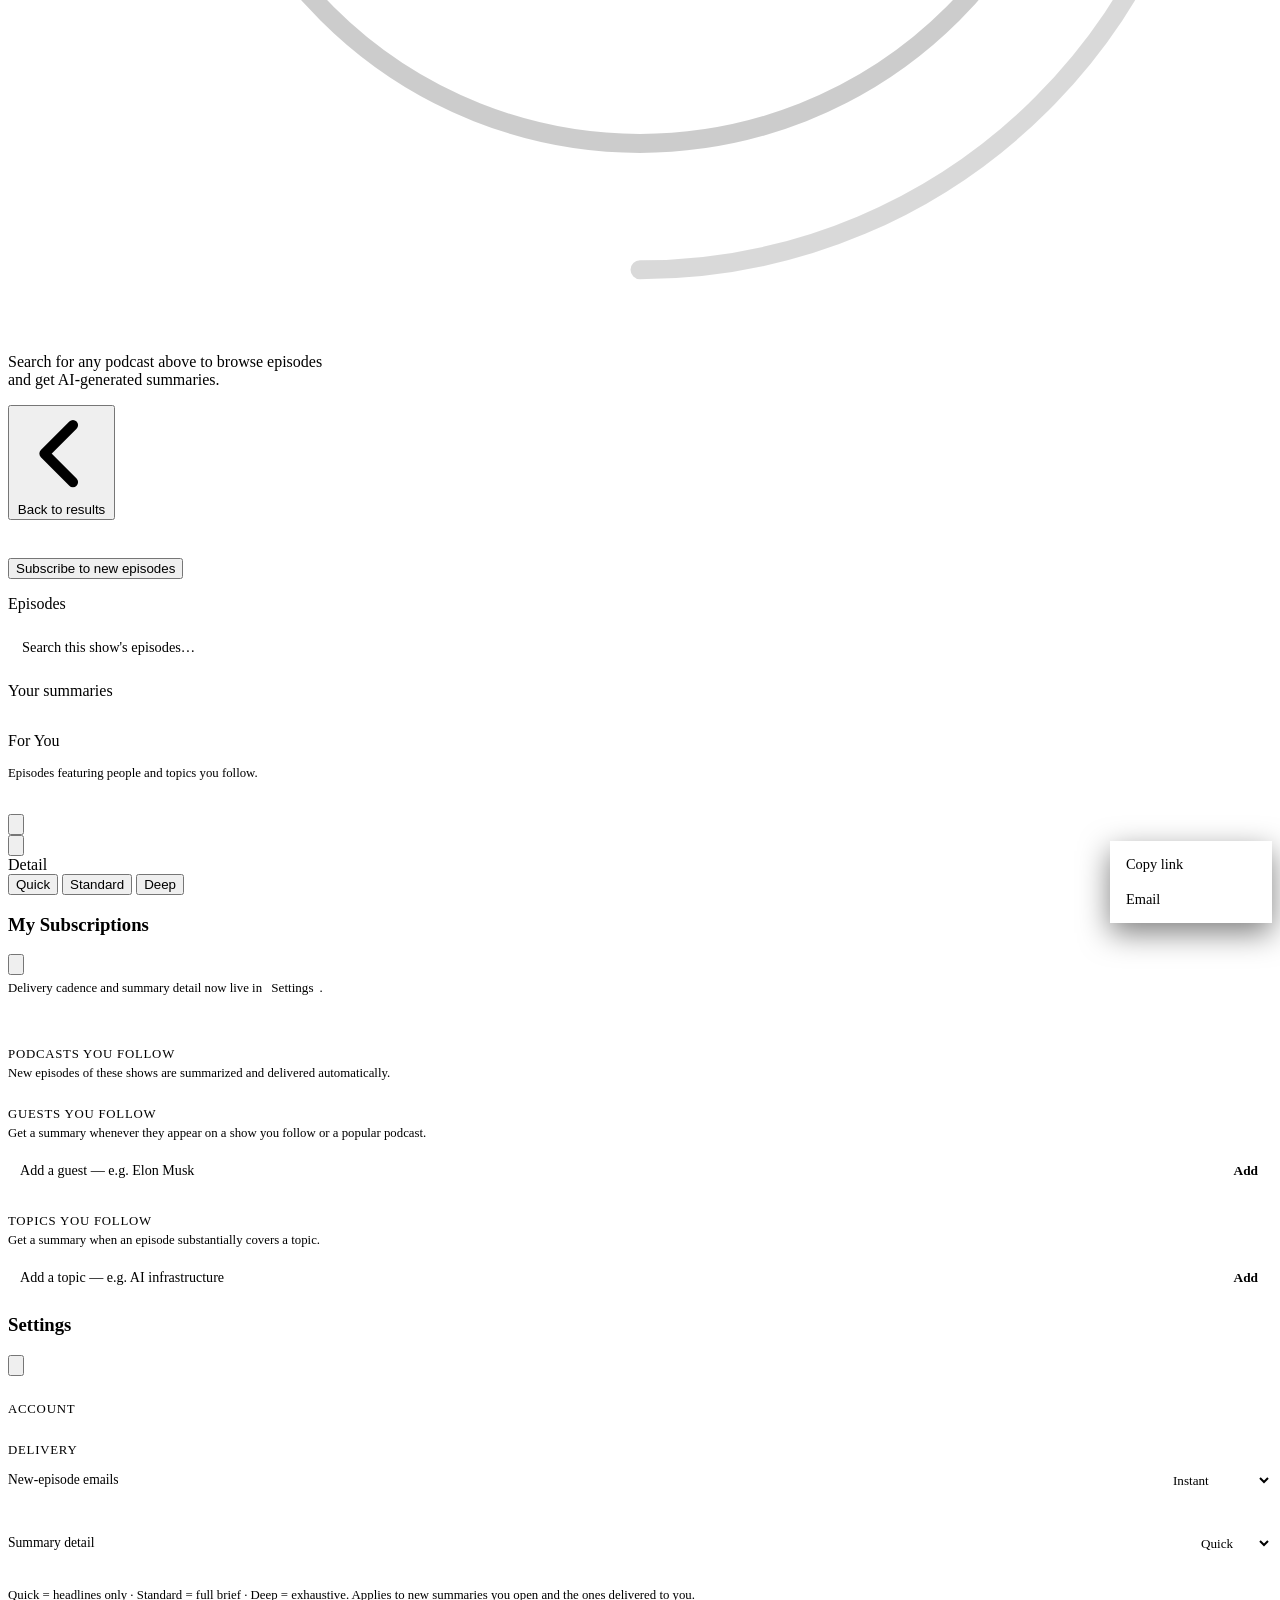
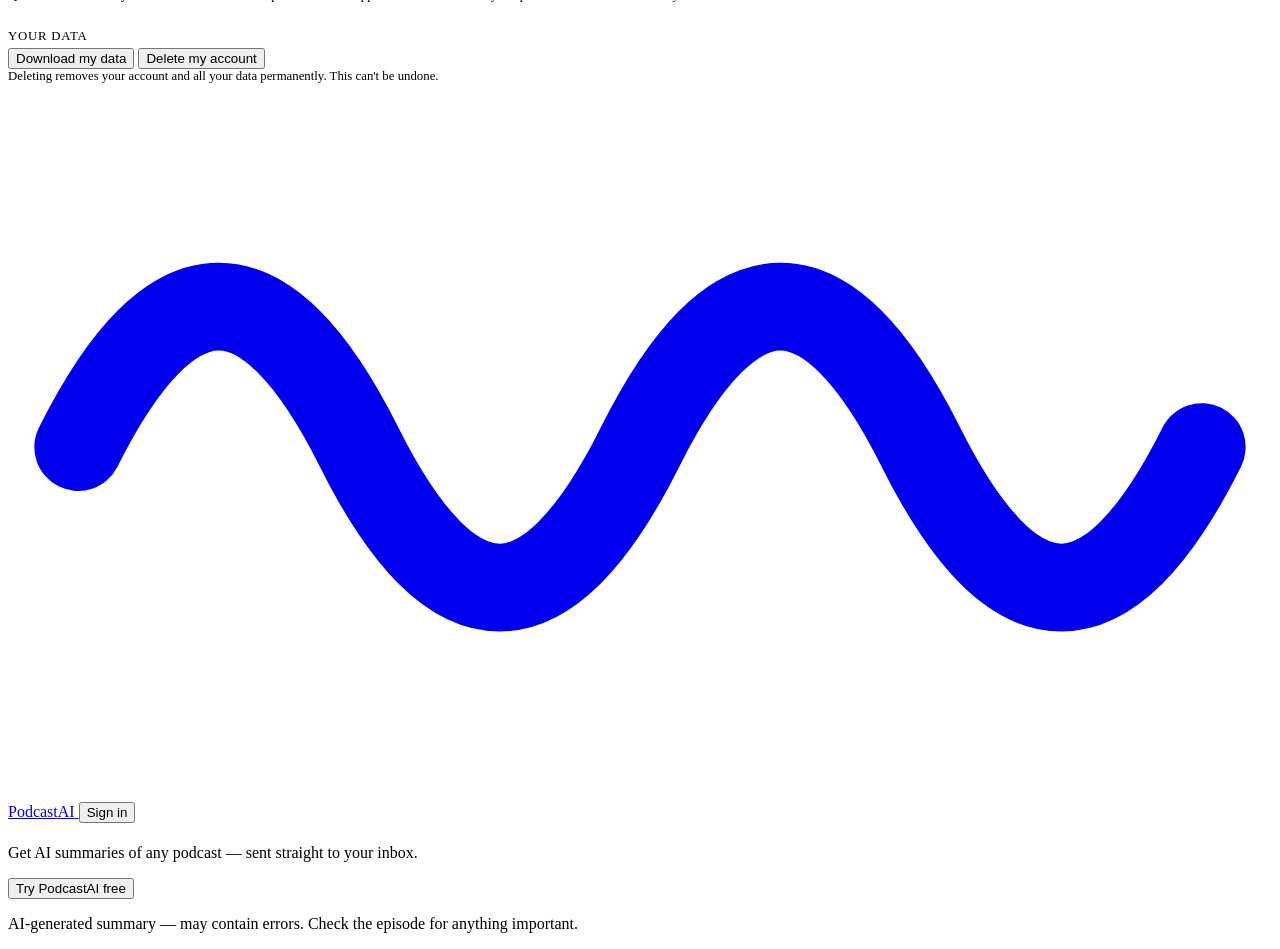
==== commit 76f8069b: "feat(ui): warm cold-start, public sharing, in-panel detail, settings & a11y Frontend for the round-2" ====
--- a/public/index.html
+++ b/public/index.html
@@ -10,12 +10,17 @@
   <link rel="stylesheet" href="/static/css/styles.css" />
   <style>
     /* v5 additions — use the existing dark-theme design tokens from styles.css. */
-    .auth-overlay { position: fixed; inset: 0; z-index: 200; display: flex; align-items: center;
-      justify-content: center; background: var(--bg); padding: 24px; }
-    .auth-card { width: 100%; max-width: 380px; text-align: center; }
-    .auth-card .logo { justify-content: center; margin-bottom: 22px; }
+    .auth-overlay { position: fixed; inset: 0; z-index: 200; display: flex; flex-direction: column;
+      align-items: center; justify-content: center; background: var(--bg); padding: 24px; }
+    .auth-card { width: 100%; max-width: 400px; text-align: center; margin: auto 0; }
+    .auth-card .logo { justify-content: center; margin-bottom: 14px; }
+    .auth-tagline { color: var(--text-2); font-size: 1rem; line-height: 1.5; margin: 0 auto 30px;
+      max-width: 340px; }
     .auth-card h1 { font-family: var(--font-display); font-size: 1.9rem; margin: 0 0 8px; color: var(--text); }
-    .auth-card p.sub { color: var(--text-2); margin: 0 0 26px; font-size: .95rem; }
+    .auth-card p.sub { color: var(--text-2); margin: 0 0 26px; font-size: .95rem; line-height: 1.5; }
+    .auth-fineprint { color: var(--text-3); font-size: .78rem; line-height: 1.5; margin: 26px auto 0;
+      max-width: 340px; }
+    .auth-footer { color: var(--text-3); font-size: .78rem; padding-top: 24px; }
     .auth-form { display: flex; flex-direction: column; gap: 10px; }
     .auth-form input { padding: 13px 15px; border: 1px solid var(--border-bright); border-radius: var(--radius-sm);
       font-size: .95rem; font-family: inherit; background: var(--surface-2); color: var(--text); }
@@ -66,9 +71,59 @@
     .inbox-meta { color: var(--text-2); font-size: .8rem; margin: .2rem 0 0; }
     .tray-status { font-size: .8rem; color: var(--text-2); padding: 0 0 12px; }
     .tray-status .status-error { color: var(--danger); }
+    /* People tracking */
+    .tray-section-label { font-size: .8rem; text-transform: uppercase; letter-spacing: .06em;
+      color: var(--text-3); margin: 26px 0 4px; }
+    .tray-section-hint { font-size: .8rem; color: var(--text-2); margin: 0 0 12px; }
+    .people-add { display: flex; gap: 8px; margin-bottom: 12px; }
+    .people-add input { flex: 1; padding: 9px 12px; border: 1px solid var(--border-bright);
+      border-radius: var(--radius-sm); background: var(--surface-2); color: var(--text);
+      font-family: inherit; font-size: .88rem; }
+    .people-add input::placeholder { color: var(--text-3); }
+    .people-add input:focus { outline: none; border-color: var(--accent); }
+    .people-add button { padding: 9px 14px; border: none; border-radius: var(--radius-sm);
+      background: var(--accent); color: #000; font-weight: 600; cursor: pointer; font-family: inherit; }
+    .person-item { display: flex; align-items: center; justify-content: space-between; gap: 10px;
+      padding: 9px 2px; border-bottom: 1px solid var(--border); }
+    .person-name { font-size: .9rem; color: var(--text); }
+    .person-remove { background: none; border: none; color: var(--text-2); cursor: pointer;
+      font-size: .78rem; font-family: inherit; }
+    .person-remove:hover { color: var(--danger); }
     .inbox-reasons { display: flex; gap: 6px; flex-wrap: wrap; margin-top: 5px; }
     .reason-badge { font-size: .7rem; padding: 2px 8px; border-radius: 999px;
       background: var(--accent-dim); color: var(--accent); }
+    /* Profile menu (header upper-right) */
+    .profile-menu { position: relative; }
+    .profile-btn { width: 36px; height: 36px; border-radius: 999px; border: 1px solid var(--border-bright);
+      background: var(--surface-2); cursor: pointer; padding: 0; overflow: hidden; display: flex;
+      align-items: center; justify-content: center; transition: border-color .15s, background .15s; }
+    .profile-btn:hover { border-color: var(--accent); }
+    .profile-btn[aria-expanded="true"] { border-color: var(--accent); }
+    .profile-avatar { width: 100%; height: 100%; object-fit: cover; display: block; }
+    .profile-initial { font-size: .9rem; font-weight: 700; color: var(--accent); text-transform: uppercase; }
+    .profile-dropdown { position: absolute; right: 0; top: calc(100% + 8px); min-width: 220px;
+      background: var(--surface); border: 1px solid var(--border-bright); border-radius: var(--radius-sm);
+      box-shadow: 0 10px 30px rgba(0,0,0,.5); padding: 6px; z-index: 60; }
+    .profile-email { font-size: .8rem; color: var(--text-2); padding: 8px 10px 10px; margin: 0;
+      border-bottom: 1px solid var(--border); word-break: break-all; }
+    .profile-item { display: flex; align-items: center; justify-content: space-between; gap: 8px;
+      width: 100%; text-align: left; background: none; border: none; color: var(--text);
+      font-family: inherit; font-size: .9rem; padding: 10px; border-radius: var(--radius-xs);
+      cursor: pointer; transition: background .12s; }
+    .profile-item:first-of-type { margin-top: 4px; }
+    .profile-item:hover { background: var(--surface-2); }
+    .profile-item.danger { color: var(--text-2); }
+    .profile-item.danger:hover { color: var(--danger); }
+    .profile-item .badge { line-height: 1.4; }
+    /* Share menu (summary panel) */
+    .share-menu { position: relative; }
+    .share-dropdown { position: absolute; right: 0; top: calc(100% + 6px); min-width: 150px;
+      background: var(--surface); border: 1px solid var(--border-bright); border-radius: var(--radius-sm);
+      box-shadow: 0 10px 30px rgba(0,0,0,.5); padding: 6px; z-index: 60; }
+    .share-item { display: block; width: 100%; text-align: left; background: none; border: none;
+      color: var(--text); font-family: inherit; font-size: .9rem; padding: 9px 10px;
+      border-radius: var(--radius-xs); cursor: pointer; transition: background .12s; }
+    .share-item:hover { background: var(--surface-2); }
   </style>
 </head>
 <body>
@@ -82,41 +137,54 @@
         </svg>
         <span class="logo-text">Podcast<span class="accent">AI</span></span>
       </div>
+      <p class="auth-tagline">Save time with AI summaries of your favorite podcast episodes — sent straight to your inbox.</p>
       <h1>Sign in</h1>
-      <p class="sub">We'll email you a magic link — no password needed.</p>
+      <p class="sub">Enter your email and we'll send you a secure sign-in link — no password needed.</p>
       <form class="auth-form" id="authForm" onsubmit="return sendMagicLink(event)">
         <input type="email" id="authEmail" placeholder="you@example.com" autocomplete="email" required />
-        <button type="submit" id="authBtn">Send magic link</button>
+        <button type="submit" id="authBtn">Send sign-in link</button>
       </form>
       <p class="auth-msg" id="authMsg"></p>
-    </div>
+      <button type="button" class="btn-link auth-resend hidden" id="authResend" onclick="resendMagicLink()">Didn't get it? Resend link</button>
+      <p class="auth-fineprint">We'll only use your email to send podcast summaries and your sign-in link. We never sell your data or send spam, and you can unsubscribe anytime.</p>
+    </div>
+    <footer class="auth-footer">© 2026 Ashutosh Somani</footer>
   </div>
 
   <header class="site-header hidden" id="appHeader">
     <div class="header-inner">
-      <div class="logo">
+      <a class="logo" href="#" onclick="goHome(event)" aria-label="PodcastAI — back to home">
         <svg class="logo-wave" viewBox="0 0 36 20" fill="none" xmlns="http://www.w3.org/2000/svg">
           <path d="M2 10 Q6 2 10 10 Q14 18 18 10 Q22 2 26 10 Q30 18 34 10" stroke="currentColor" stroke-width="2.5" stroke-linecap="round" stroke-linejoin="round"/>
         </svg>
         <span class="logo-text">Podcast<span class="accent">AI</span></span>
-      </div>
+      </a>
       <div class="account">
-        <span class="account-email" id="accountEmail"></span>
-        <button class="btn-subs" onclick="showDiscover()">Discover</button>
-        <button class="btn-subs" onclick="showInbox()">Inbox</button>
-        <button class="btn-subs" onclick="toggleSubsTray()">
-          Subscriptions
-          <span class="badge" id="subCount">0</span>
-        </button>
-        <button class="btn-link" onclick="signOut()">Sign out</button>
+        <button class="btn-subs" onclick="showDiscover()">For You</button>
+        <div class="profile-menu" id="profileMenu">
+          <button class="profile-btn" id="profileBtn" onclick="toggleProfileMenu(event)"
+                  aria-haspopup="true" aria-expanded="false" aria-label="Account menu">
+            <img class="profile-avatar hidden" id="profileAvatar" alt="" />
+            <span class="profile-initial" id="profileInitial"></span>
+          </button>
+          <div class="profile-dropdown hidden" id="profileDropdown" role="menu">
+            <p class="profile-email" id="accountEmail"></p>
+            <button class="profile-item" role="menuitem" onclick="profileGo(showInbox)">My Summaries</button>
+            <button class="profile-item" role="menuitem" onclick="profileGo(toggleSubsTray)">
+              My Subscriptions <span class="badge" id="subCount">0</span>
+            </button>
+            <button class="profile-item" role="menuitem" onclick="profileGo(toggleSettings)">Settings</button>
+            <button class="profile-item danger" role="menuitem" onclick="signOut()">Sign Out</button>
+          </div>
+        </div>
       </div>
     </div>
   </header>
 
   <section class="hero hidden" id="appHero">
-    <p class="hero-label">AI-powered summaries</p>
-    <h1 class="hero-title">Search any podcast.<br>Get the insights instantly.</h1>
-    <p class="hero-sub">Business and tech, distilled from any episode.</p>
+    <p class="hero-label">AI-powered podcast summaries</p>
+    <h1 class="hero-title">Search any podcast.<br>Get insights instantly.</h1>
+    <p class="hero-sub">Quick summaries of the episodes you care most about.</p>
     <div class="search-wrap">
       <svg class="search-icon" viewBox="0 0 20 20" fill="none" xmlns="http://www.w3.org/2000/svg">
         <circle cx="9" cy="9" r="7" stroke="currentColor" stroke-width="1.8"/>
@@ -126,7 +194,7 @@
         type="text"
         id="searchInput"
         class="search-input"
-        placeholder='Try "Lex Fridman", "a16z", "Masters of Scale"…'
+        placeholder='Try "Lex Fridman", "a16z", "AI agents", "Masters of Scale"…'
         autocomplete="off"
         spellcheck="false"
       />
@@ -138,53 +206,26 @@
 
   <main class="main hidden" id="appMain">
 
-    <div class="discover-view" id="discoverView">
-      <div class="discover-head">
-        <div>
-          <p class="section-label">Discovery</p>
-          <h2 class="discover-title">Follow people and topics you care about.</h2>
-          <p class="discover-sub">New matching episodes show up here, without digging through every show yourself.</p>
-        </div>
-      </div>
-
-      <div class="discovery-actions">
-        <form class="discovery-add" onsubmit="return addPerson(event)">
-          <input type="text" id="personInput" placeholder="Person, e.g. Jensen Huang" autocomplete="off" spellcheck="false" />
-          <button type="submit">Follow</button>
-        </form>
-        <form class="discovery-add" onsubmit="return addTopic(event)">
-          <input type="text" id="topicInput" placeholder="Topic, e.g. AI infrastructure" autocomplete="off" spellcheck="false" />
-          <button type="submit">Follow</button>
-        </form>
-      </div>
-
-      <div class="followed-grid">
-        <div class="followed-group">
-          <p class="followed-label">People</p>
-          <div class="chip-list" id="peopleList"></div>
-        </div>
-        <div class="followed-group">
-          <p class="followed-label">Topics</p>
-          <div class="chip-list" id="topicsList"></div>
-        </div>
-      </div>
-
-      <div class="discovery-results-head">
-        <p class="section-label">Recommended episodes</p>
-        <button class="btn-refresh" onclick="refreshDiscover()">Refresh</button>
-      </div>
-      <div class="inbox-list" id="discoverList"></div>
-    </div>
-
-    <div class="empty-state hidden" id="emptyState">
-      <svg class="empty-icon" viewBox="0 0 80 80" fill="none" xmlns="http://www.w3.org/2000/svg">
-        <circle cx="40" cy="40" r="28" stroke="currentColor" stroke-width="1.2" opacity="0.2"/>
-        <circle cx="40" cy="40" r="16" stroke="currentColor" stroke-width="1.5" opacity="0.35"/>
-        <circle cx="40" cy="40" r="5" fill="currentColor" opacity="0.6"/>
-        <path d="M40 4C20.1 4 4 20.1 4 40" stroke="currentColor" stroke-width="1.2" stroke-linecap="round" opacity="0.15"/>
-        <path d="M76 40C76 59.9 59.9 76 40 76" stroke="currentColor" stroke-width="1.2" stroke-linecap="round" opacity="0.15"/>
-      </svg>
-      <p>Search for a podcast above to browse episodes<br>and get AI-generated summaries.</p>
+    <div class="empty-state" id="emptyState">
+      <!-- Sample summary teaser — shows a new user what they'll get before they do anything. -->
+      <div class="home-sample hidden" id="homeSample"></div>
+
+      <!-- Popular shows to browse, so the first screen isn't a dead end. -->
+      <div class="home-popular hidden" id="homePopular">
+        <p class="results-label">Popular right now</p>
+        <div class="results-grid" id="popularGrid"></div>
+      </div>
+
+      <div class="empty-hint" id="emptyHint">
+        <svg class="empty-icon" viewBox="0 0 80 80" fill="none" xmlns="http://www.w3.org/2000/svg">
+          <circle cx="40" cy="40" r="28" stroke="currentColor" stroke-width="1.2" opacity="0.2"/>
+          <circle cx="40" cy="40" r="16" stroke="currentColor" stroke-width="1.5" opacity="0.35"/>
+          <circle cx="40" cy="40" r="5" fill="currentColor" opacity="0.6"/>
+          <path d="M40 4C20.1 4 4 20.1 4 40" stroke="currentColor" stroke-width="1.2" stroke-linecap="round" opacity="0.15"/>
+          <path d="M76 40C76 59.9 59.9 76 40 76" stroke="currentColor" stroke-width="1.2" stroke-linecap="round" opacity="0.15"/>
+        </svg>
+        <p>Search for any podcast above to browse episodes<br>and get AI-generated summaries.</p>
+      </div>
     </div>
 
     <div class="results-section hidden" id="searchResults">
@@ -230,6 +271,12 @@
       <div class="inbox-list" id="inboxList"></div>
     </div>
 
+    <div class="inbox-view hidden" id="discoverView">
+      <p class="section-label">For You</p>
+      <p class="tray-section-hint">Episodes featuring people and topics you follow.</p>
+      <div class="inbox-list" id="discoverList"></div>
+    </div>
+
   </main>
 
   <!-- Summary Panel -->
@@ -241,11 +288,34 @@
         <h3 class="panel-ep-title" id="panelTitle"></h3>
       </div>
       <div class="panel-head-actions">
-        <button class="btn-icon" onclick="closePanel()">
+        <div class="share-menu" id="shareMenu">
+          <button class="btn-icon" id="shareBtn" onclick="toggleShareMenu(event)"
+                  aria-haspopup="true" aria-expanded="false" aria-label="Share summary" title="Share">
+            <svg viewBox="0 0 18 18" fill="none" xmlns="http://www.w3.org/2000/svg">
+              <circle cx="4" cy="9" r="2" stroke="currentColor" stroke-width="1.6"/>
+              <circle cx="14" cy="4" r="2" stroke="currentColor" stroke-width="1.6"/>
+              <circle cx="14" cy="14" r="2" stroke="currentColor" stroke-width="1.6"/>
+              <path d="m6 8 6-3M6 10l6 3" stroke="currentColor" stroke-width="1.6" stroke-linecap="round"/>
+            </svg>
+          </button>
+          <div class="share-dropdown hidden" id="shareDropdown" role="menu">
+            <button class="share-item" role="menuitem" onclick="shareCopyLink()">Copy link</button>
+            <button class="share-item" role="menuitem" onclick="shareEmail()">Email</button>
+          </div>
+        </div>
+        <button class="btn-icon" id="panelClose" onclick="closePanel()" aria-label="Close">
           <svg viewBox="0 0 16 16" fill="none" xmlns="http://www.w3.org/2000/svg">
             <path d="M3 3l10 10M13 3 3 13" stroke="currentColor" stroke-width="1.8" stroke-linecap="round"/>
           </svg>
         </button>
+      </div>
+    </div>
+    <div class="panel-detail-bar hidden" id="panelDetailBar">
+      <span class="panel-detail-label">Detail</span>
+      <div class="seg-group" id="panelDetailToggle" role="group" aria-label="Summary detail level">
+        <button class="seg-opt" data-level="quick" onclick="setPanelDetail('quick')">Quick</button>
+        <button class="seg-opt" data-level="standard" onclick="setPanelDetail('standard')">Standard</button>
+        <button class="seg-opt" data-level="deep" onclick="setPanelDetail('deep')">Deep</button>
       </div>
     </div>
     <div class="panel-body" id="panelBody"></div>
@@ -262,16 +332,99 @@
         </svg>
       </button>
     </div>
-    <div class="tray-default">
-      <span>New-episode emails</span>
-      <select class="cadence-select" id="defaultCadence" onchange="saveDefaultCadence()">
-        <option value="instant">Instant</option>
-        <option value="daily">Daily digest</option>
-        <option value="weekly">Weekly digest</option>
-      </select>
-    </div>
+    <p class="tray-section-hint" style="padding-top:4px">Delivery cadence and summary detail now live in
+       <button class="btn-link inline-link" onclick="openSettingsFromTray()">Settings</button>.</p>
     <div class="tray-status" id="trayStatus"></div>
+
+    <div class="tray-section-label">Podcasts you follow</div>
+    <p class="tray-section-hint">New episodes of these shows are summarized and delivered automatically.</p>
     <div class="subs-list" id="subsList"></div>
+
+    <div class="tray-section-label">Guests you follow</div>
+    <p class="tray-section-hint">Get a summary whenever they appear on a show you follow or a popular podcast.</p>
+    <form class="people-add" onsubmit="return addPerson(event)">
+      <input type="text" id="personInput" placeholder="Add a guest — e.g. Elon Musk" autocomplete="off" spellcheck="false" />
+      <button type="submit">Add</button>
+    </form>
+    <div class="people-list" id="peopleList"></div>
+
+    <div class="tray-section-label">Topics you follow</div>
+    <p class="tray-section-hint">Get a summary when an episode substantially covers a topic.</p>
+    <form class="people-add" onsubmit="return addTopic(event)">
+      <input type="text" id="topicInput" placeholder="Add a topic — e.g. AI infrastructure" autocomplete="off" spellcheck="false" />
+      <button type="submit">Add</button>
+    </form>
+    <div class="people-list" id="topicsList"></div>
+  </div>
+
+  <!-- Settings Panel -->
+  <div class="panel-backdrop hidden" id="settingsBackdrop" onclick="toggleSettings()"></div>
+  <div class="subs-tray" id="settingsPanel">
+    <div class="tray-head">
+      <h3 class="tray-title">Settings</h3>
+      <button class="btn-icon" onclick="toggleSettings()" aria-label="Close">
+        <svg viewBox="0 0 16 16" fill="none" xmlns="http://www.w3.org/2000/svg">
+          <path d="M3 3l10 10M13 3 3 13" stroke="currentColor" stroke-width="1.8" stroke-linecap="round"/>
+        </svg>
+      </button>
+    </div>
+    <div class="settings-scroll">
+      <div class="tray-section-label">Account</div>
+      <p class="settings-account-email" id="settingsEmail"></p>
+
+      <div class="tray-section-label">Delivery</div>
+      <div class="tray-default">
+        <span>New-episode emails</span>
+        <select class="cadence-select" id="defaultCadence" onchange="saveDefaultCadence()">
+          <option value="instant">Instant</option>
+          <option value="daily">Daily digest</option>
+          <option value="weekly">Weekly digest</option>
+        </select>
+      </div>
+      <div class="tray-default">
+        <span>Summary detail</span>
+        <select class="cadence-select" id="summaryDetail" onchange="saveSummaryDetail()">
+          <option value="quick">Quick</option>
+          <option value="standard">Standard</option>
+          <option value="deep">Deep</option>
+        </select>
+      </div>
+      <p class="tray-section-hint">Quick = headlines only · Standard = full brief · Deep = exhaustive.
+         Applies to new summaries you open and the ones delivered to you.</p>
+
+      <div class="tray-section-label">Your data</div>
+      <button class="settings-btn" onclick="exportData()">Download my data</button>
+      <button class="settings-btn danger" onclick="deleteAccount()">Delete my account</button>
+      <p class="tray-section-hint">Deleting removes your account and all your data permanently. This can't be undone.</p>
+    </div>
+  </div>
+
+  <!-- Public (signed-out) summary reader — opened from a shared ?ep= link -->
+  <div class="public-view hidden" id="publicView">
+    <header class="site-header">
+      <div class="header-inner">
+        <a class="logo" href="/" aria-label="PodcastAI home">
+          <svg class="logo-wave" viewBox="0 0 36 20" fill="none" xmlns="http://www.w3.org/2000/svg">
+            <path d="M2 10 Q6 2 10 10 Q14 18 18 10 Q22 2 26 10 Q30 18 34 10" stroke="currentColor" stroke-width="2.5" stroke-linecap="round" stroke-linejoin="round"/>
+          </svg>
+          <span class="logo-text">Podcast<span class="accent">AI</span></span>
+        </a>
+        <button class="btn-subscribe" onclick="showLoginFromPublic()">Sign in</button>
+      </div>
+    </header>
+    <main class="public-main">
+      <div class="public-card">
+        <p class="panel-podcast-name" id="publicPodcast"></p>
+        <h1 class="public-ep-title" id="publicTitle"></h1>
+        <div class="summary-content" id="publicBody"></div>
+        <p class="source-tag" id="publicSource"></p>
+        <div class="public-cta">
+          <p class="public-cta-text">Get AI summaries of any podcast — sent straight to your inbox.</p>
+          <button class="btn-subscribe" onclick="showLoginFromPublic()">Try PodcastAI free</button>
+        </div>
+        <p class="ai-disclaimer">AI-generated summary — may contain errors. Check the episode for anything important.</p>
+      </div>
+    </main>
   </div>
 
   <!-- Toast -->
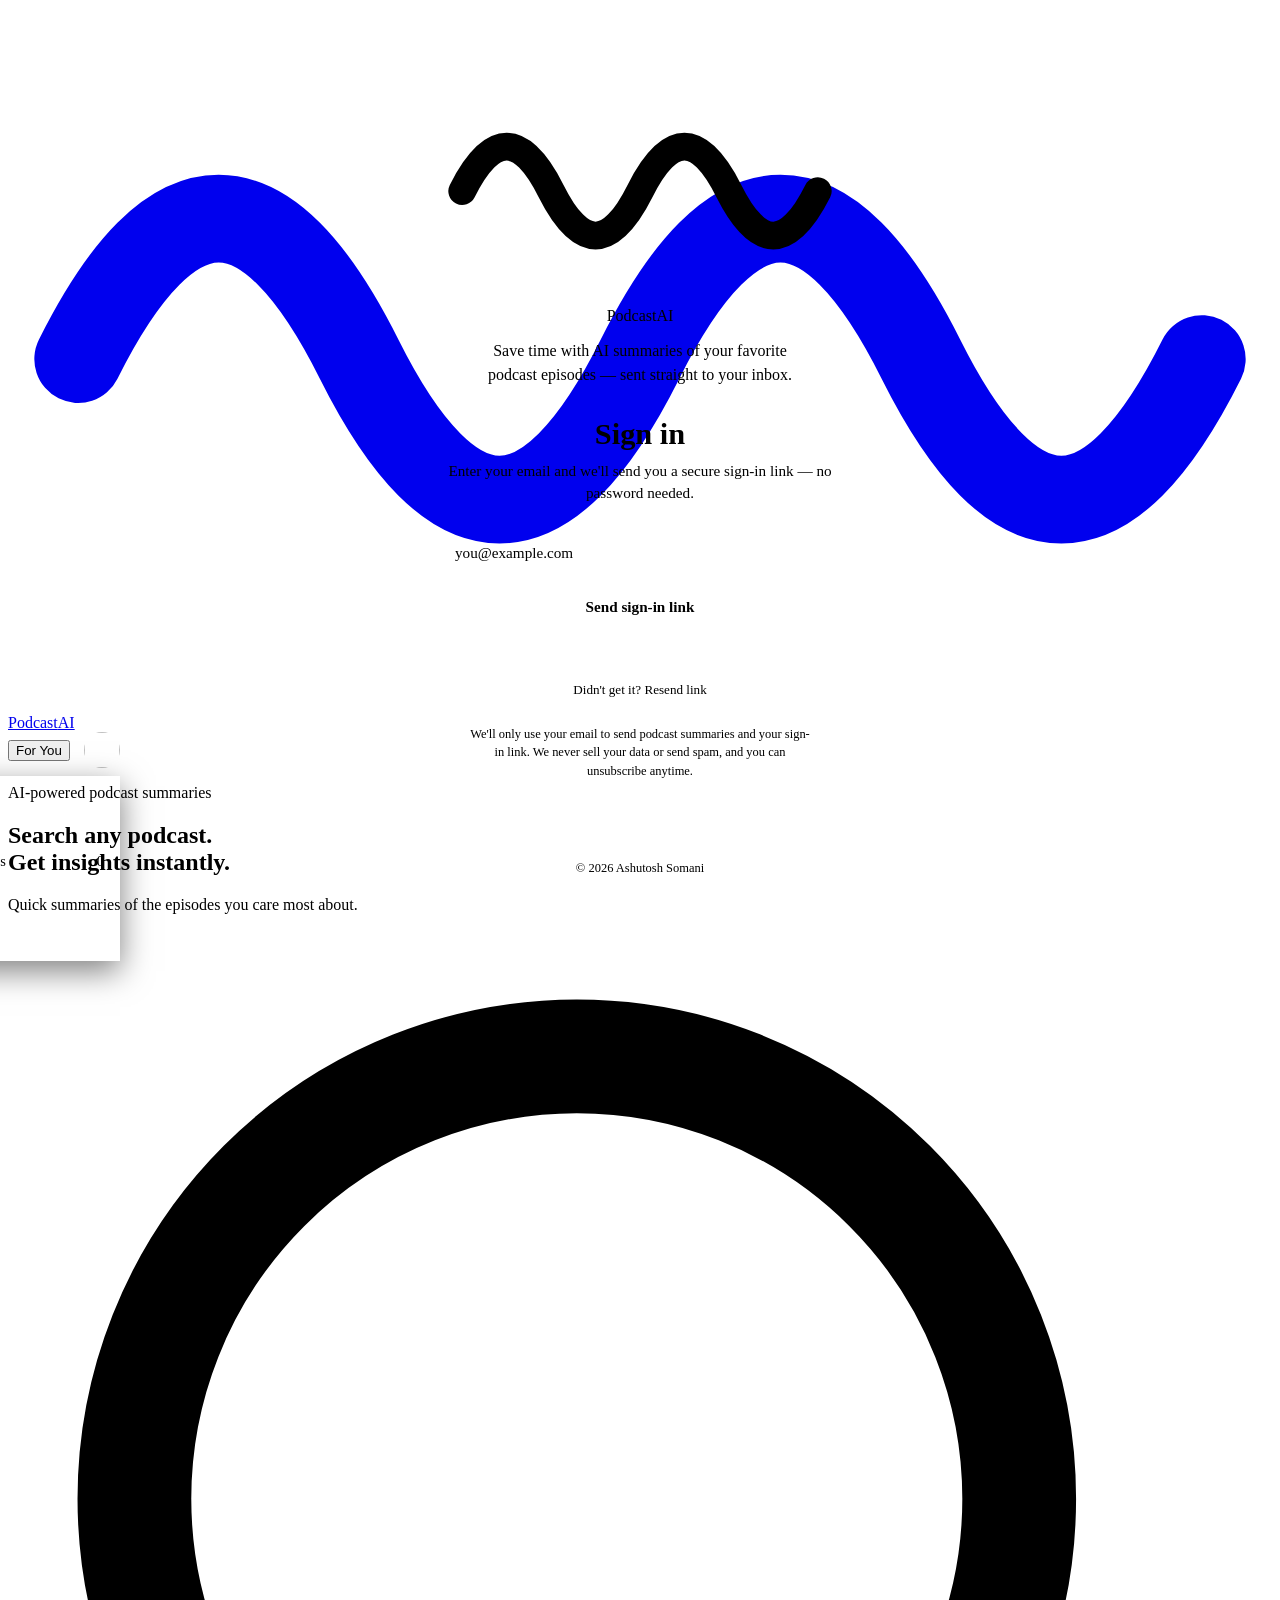
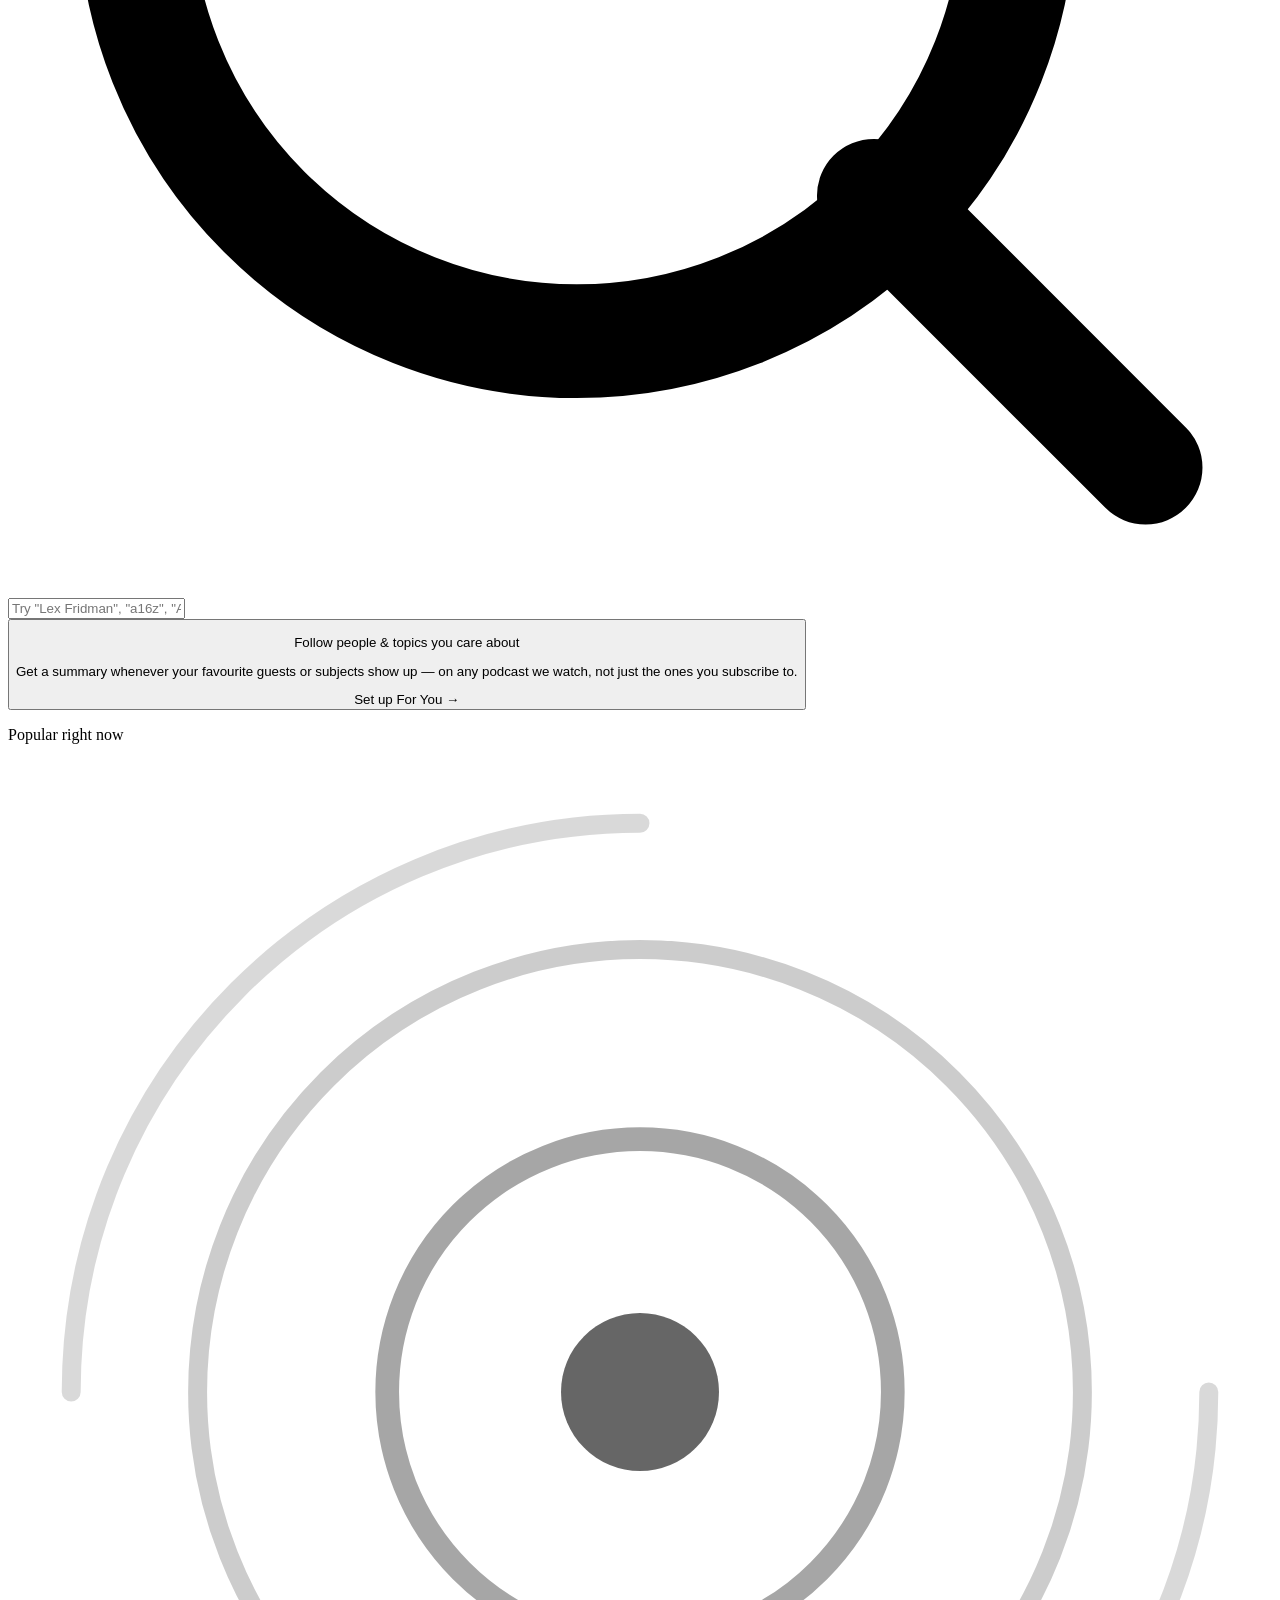
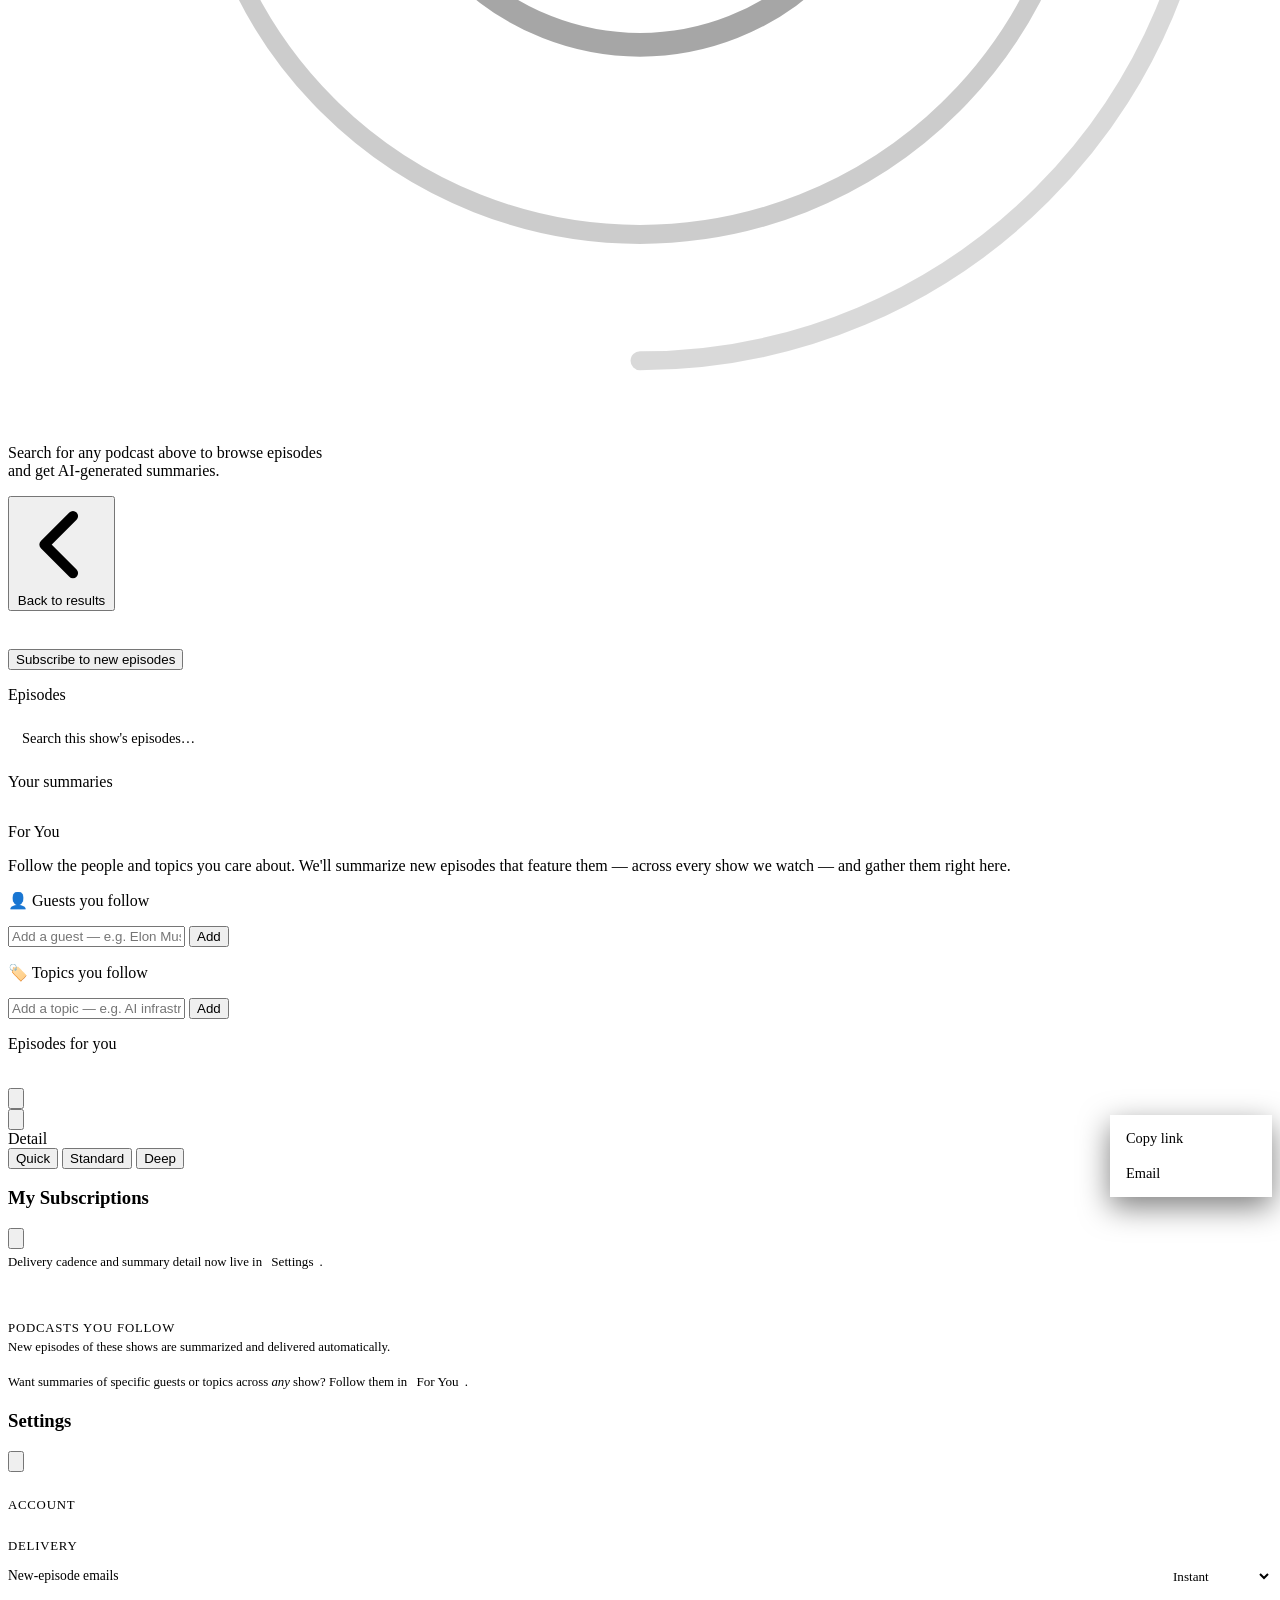
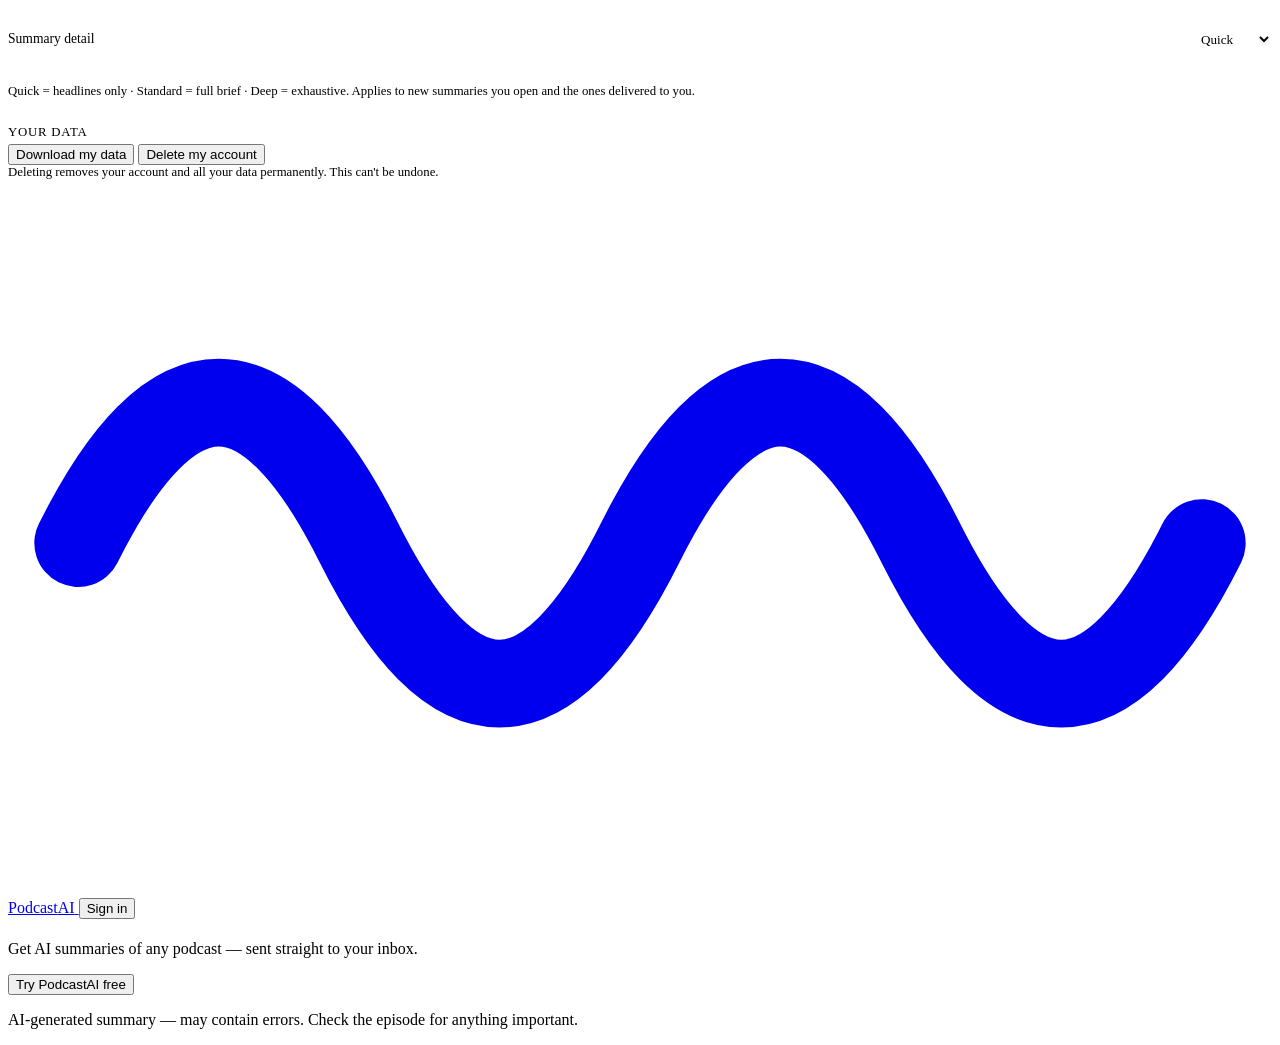
==== commit e1f62817: "feat(ui): make discovery front-and-center — For You is now the hub Following guests/topics was burie" ====
--- a/public/index.html
+++ b/public/index.html
@@ -207,6 +207,15 @@
   <main class="main hidden" id="appMain">
 
     <div class="empty-state" id="emptyState">
+      <!-- Front-and-center entry into the discovery hub (For You). -->
+      <button class="discover-banner" onclick="showDiscover()">
+        <div class="discover-banner-text">
+          <p class="discover-banner-title">Follow people &amp; topics you care about</p>
+          <p class="discover-banner-sub">Get a summary whenever your favourite guests or subjects show up — on any podcast we watch, not just the ones you subscribe to.</p>
+        </div>
+        <span class="discover-banner-cta">Set up For You →</span>
+      </button>
+
       <!-- Sample summary teaser — shows a new user what they'll get before they do anything. -->
       <div class="home-sample hidden" id="homeSample"></div>
 
@@ -273,7 +282,29 @@
 
     <div class="inbox-view hidden" id="discoverView">
       <p class="section-label">For You</p>
-      <p class="tray-section-hint">Episodes featuring people and topics you follow.</p>
+      <p class="discover-intro">Follow the people and topics you care about. We'll summarize new episodes
+         that feature them — across every show we watch — and gather them right here.</p>
+
+      <div class="follow-grid">
+        <div class="follow-card">
+          <p class="follow-card-title">👤 Guests you follow</p>
+          <form class="follow-add" onsubmit="return addPerson(event)">
+            <input type="text" id="personInput" placeholder="Add a guest — e.g. Elon Musk" autocomplete="off" spellcheck="false" />
+            <button type="submit">Add</button>
+          </form>
+          <div class="chip-list" id="peopleList"></div>
+        </div>
+        <div class="follow-card">
+          <p class="follow-card-title">🏷️ Topics you follow</p>
+          <form class="follow-add" onsubmit="return addTopic(event)">
+            <input type="text" id="topicInput" placeholder="Add a topic — e.g. AI infrastructure" autocomplete="off" spellcheck="false" />
+            <button type="submit">Add</button>
+          </form>
+          <div class="chip-list" id="topicsList"></div>
+        </div>
+      </div>
+
+      <p class="section-label discover-recs-label">Episodes for you</p>
       <div class="inbox-list" id="discoverList"></div>
     </div>
 
@@ -340,21 +371,9 @@
     <p class="tray-section-hint">New episodes of these shows are summarized and delivered automatically.</p>
     <div class="subs-list" id="subsList"></div>
 
-    <div class="tray-section-label">Guests you follow</div>
-    <p class="tray-section-hint">Get a summary whenever they appear on a show you follow or a popular podcast.</p>
-    <form class="people-add" onsubmit="return addPerson(event)">
-      <input type="text" id="personInput" placeholder="Add a guest — e.g. Elon Musk" autocomplete="off" spellcheck="false" />
-      <button type="submit">Add</button>
-    </form>
-    <div class="people-list" id="peopleList"></div>
-
-    <div class="tray-section-label">Topics you follow</div>
-    <p class="tray-section-hint">Get a summary when an episode substantially covers a topic.</p>
-    <form class="people-add" onsubmit="return addTopic(event)">
-      <input type="text" id="topicInput" placeholder="Add a topic — e.g. AI infrastructure" autocomplete="off" spellcheck="false" />
-      <button type="submit">Add</button>
-    </form>
-    <div class="people-list" id="topicsList"></div>
+    <p class="tray-section-hint" style="margin-top:18px">Want summaries of specific guests or topics across
+       <em>any</em> show? Follow them in
+       <button class="btn-link inline-link" onclick="openDiscoverFromTray()">For You</button>.</p>
   </div>
 
   <!-- Settings Panel -->
